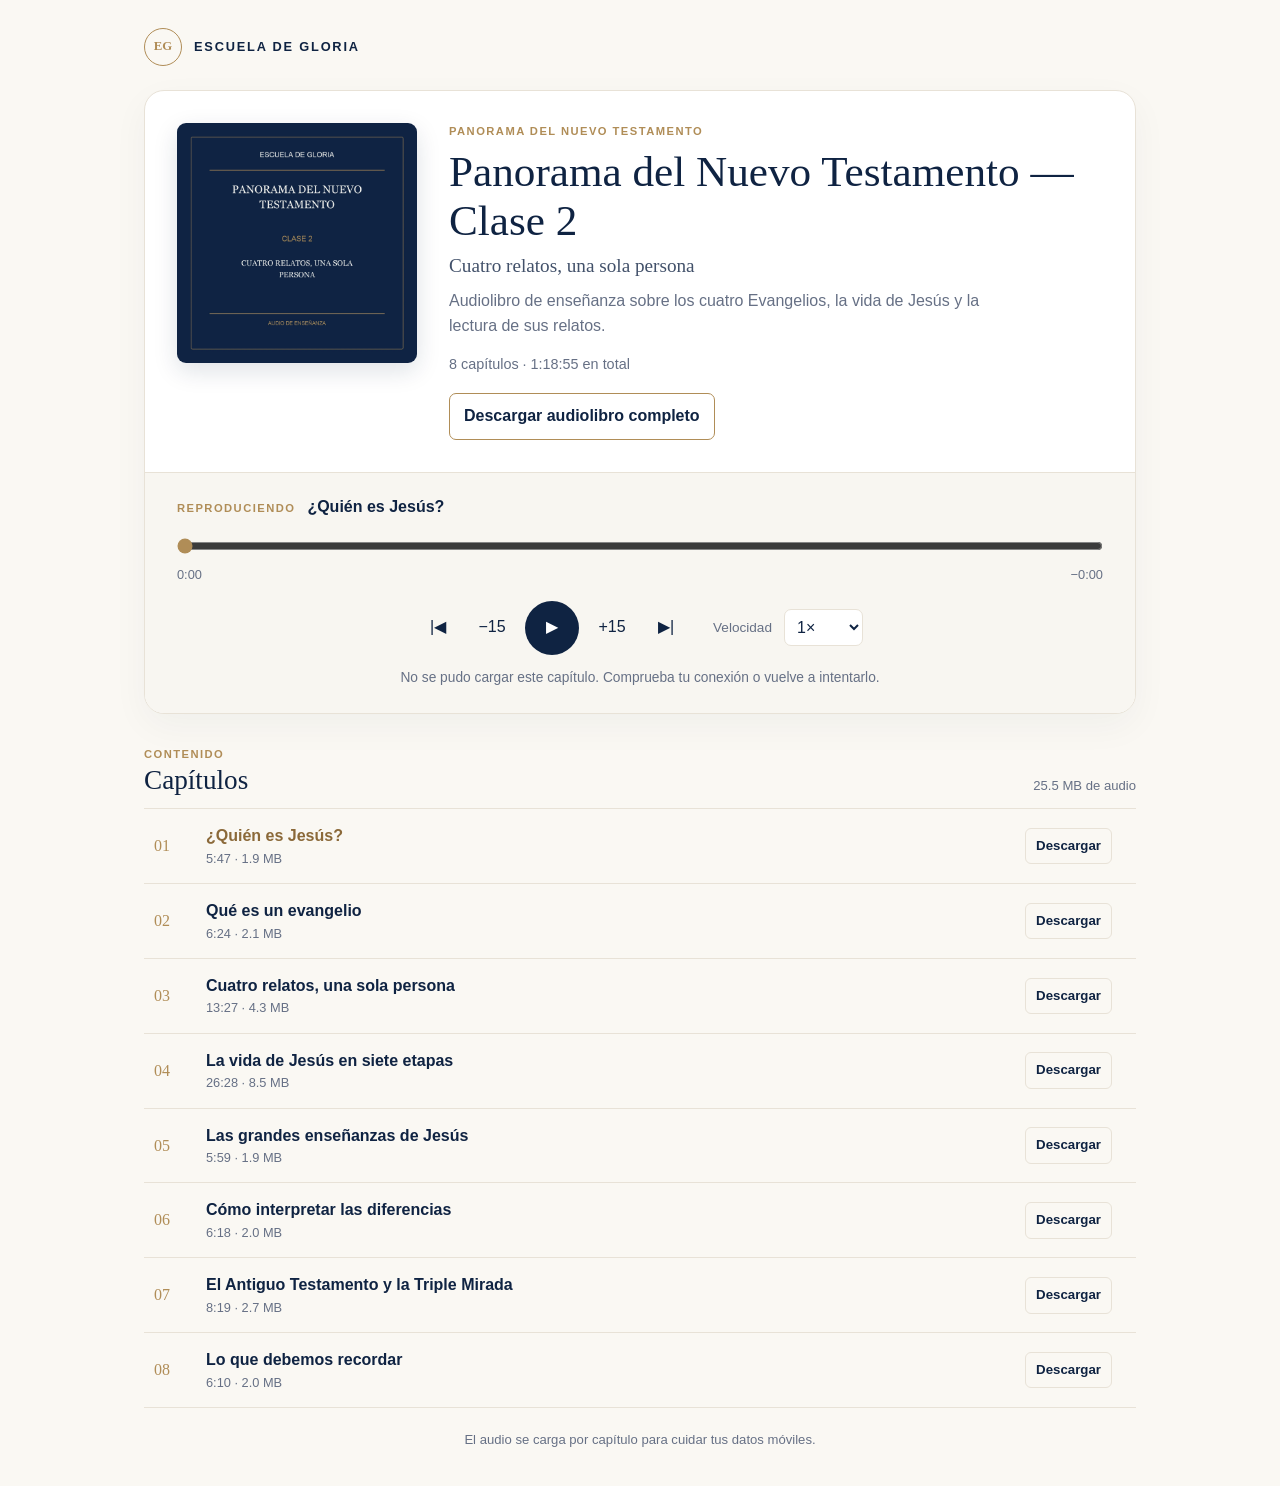
==== panorama-nuevo-testamento/clase-2/audiolibro/index.html @ a7ba4ddb "Publish class 2 audiobook player" ====
<!doctype html>
<html lang="es">
<head>
  <meta charset="utf-8">
  <meta name="viewport" content="width=device-width, initial-scale=1">
  <meta name="theme-color" content="#0F2342">
  <meta name="description" content="Audiolibro: Panorama del Nuevo Testamento, clase 2.">
  <title>Panorama del Nuevo Testamento — Clase 2 | Escuela de Gloria</title>
  <link rel="icon" href="./favicon.svg" type="image/svg+xml">
  <link rel="stylesheet" href="./player.css">
  <script src="./config.js"></script>
  <script src="./player.js" defer></script>
</head>
<body>
  <main class="page-shell">
    <header class="brand"><span class="brand-mark" aria-hidden="true">EG</span><span>ESCUELA DE GLORIA</span></header>
    <section class="book-card" aria-labelledby="book-title">
      <div class="book-intro">
        <img id="cover" class="cover" alt="Portada del audiolibro" width="280" height="280">
        <div class="book-copy">
          <p class="eyebrow" id="collection">PANORAMA DEL NUEVO TESTAMENTO</p>
          <h1 id="book-title">Cargando audiolibro…</h1>
          <p id="subtitle" class="subtitle"></p>
          <p id="description" class="description"></p>
          <p class="book-meta"><span id="chapter-count"></span><span aria-hidden="true"> · </span><span id="total-duration"></span></p>
          <a id="full-download" class="download-link" hidden>Descargar audiolibro completo</a>
        </div>
      </div>

      <section class="player" aria-label="Reproductor">
        <div class="now-playing"><span class="eyebrow">REPRODUCIENDO</span><p id="current-title">Selecciona un capítulo</p></div>
        <audio id="audio" preload="metadata"></audio>
        <label class="sr-only" for="seek">Posición de reproducción</label>
        <input id="seek" class="seek" type="range" min="0" max="1000" value="0" aria-label="Posición de reproducción">
        <div class="time-row"><span id="elapsed">0:00</span><span id="remaining">−0:00</span></div>
        <div class="controls">
          <button id="previous" class="icon-button" type="button" aria-label="Capítulo anterior" title="Capítulo anterior">|◀</button>
          <button id="back" class="icon-button" type="button" aria-label="Retroceder 15 segundos" title="Retroceder 15 segundos">−15</button>
          <button id="play" class="play-button" type="button" aria-label="Reproducir" title="Reproducir">▶</button>
          <button id="forward" class="icon-button" type="button" aria-label="Adelantar 15 segundos" title="Adelantar 15 segundos">+15</button>
          <button id="next" class="icon-button" type="button" aria-label="Siguiente capítulo" title="Siguiente capítulo">▶|</button>
          <label class="speed-label" for="speed">Velocidad</label>
          <select id="speed" aria-label="Velocidad de reproducción">
            <option value="0.75">0,75×</option><option value="1" selected>1×</option><option value="1.25">1,25×</option><option value="1.5">1,5×</option><option value="1.75">1,75×</option><option value="2">2×</option>
          </select>
        </div>
        <p id="status" class="status" role="status" aria-live="polite">Preparando el audio…</p>
      </section>
    </section>

    <section class="chapter-section" aria-labelledby="chapter-heading">
      <div class="section-heading"><div><p class="eyebrow">CONTENIDO</p><h2 id="chapter-heading">Capítulos</h2></div><span id="size-total" class="size-note"></span></div>
      <ol id="chapters" class="chapter-list"></ol>
    </section>
    <footer>El audio se carga por capítulo para cuidar tus datos móviles.</footer>
  </main>
</body>
</html>
---- panorama-nuevo-testamento/clase-2/audiolibro/player.css ----
:root{color-scheme:light;--navy:#0F2342;--gold:#B08D57;--ivory:#FAF8F3;--ink:#1e2938;--muted:#667085;--line:#e8e2d7;--white:#fff}
*{box-sizing:border-box}body{margin:0;background:var(--ivory);color:var(--ink);font:16px/1.55 -apple-system,BlinkMacSystemFont,"Segoe UI",sans-serif}.page-shell{max-width:1040px;margin:auto;padding:28px 24px 36px}.brand{display:flex;align-items:center;gap:12px;color:var(--navy);font-size:.8rem;font-weight:750;letter-spacing:.14em;margin-bottom:24px}.brand-mark{display:grid;place-items:center;width:38px;height:38px;border:1px solid var(--gold);border-radius:50%;font-family:Georgia,serif;color:var(--gold);letter-spacing:0}.book-card{background:var(--white);border:1px solid var(--line);border-radius:20px;overflow:hidden;box-shadow:0 12px 36px #0f23420b}.book-intro{display:grid;grid-template-columns:240px 1fr;gap:32px;padding:32px}.cover{width:100%;height:auto;aspect-ratio:1;object-fit:cover;border-radius:9px;box-shadow:0 8px 24px #0f234222;background:var(--navy)}.book-copy{align-self:center}.eyebrow{font-size:.7rem;font-weight:750;letter-spacing:.13em;color:var(--gold);margin:0 0 8px}.book-copy h1{font:clamp(1.8rem,4vw,2.7rem)/1.12 Georgia,"Times New Roman",serif;color:var(--navy);margin:0 0 10px}.subtitle{font:1.2rem Georgia,serif;color:#42516a;margin:0 0 12px}.description{color:var(--muted);max-width:62ch;margin:0 0 14px}.book-meta{font-size:.9rem;color:var(--muted);margin:0}.download-link{display:inline-block;margin-top:18px;padding:10px 14px;border:1px solid var(--gold);border-radius:7px;color:var(--navy);font-weight:650;text-decoration:none}.download-link:hover{background:#f8f2e7}.player{padding:22px 32px 24px;background:#f8f6f1;border-top:1px solid var(--line)}.now-playing{display:flex;align-items:baseline;gap:12px;min-height:28px}.now-playing .eyebrow{white-space:nowrap}.now-playing p{margin:0;color:var(--navy);font-weight:650}.seek{width:100%;height:22px;margin:10px 0 0;accent-color:var(--gold);cursor:pointer}.time-row{display:flex;justify-content:space-between;color:var(--muted);font-variant-numeric:tabular-nums;font-size:.8rem}.controls{display:flex;align-items:center;justify-content:center;gap:12px;margin-top:16px}.controls button{font:inherit;cursor:pointer}.icon-button,.play-button{border:0;color:var(--navy);background:transparent;border-radius:50%;min-width:42px;height:42px}.icon-button:hover{background:#ece6dc}.play-button{height:54px;min-width:54px;background:var(--navy);color:white;font-size:1.15rem}.play-button:hover{background:#1b3968}.speed-label{margin-left:14px;color:var(--muted);font-size:.85rem}.controls select{border:1px solid var(--line);background:white;border-radius:7px;padding:8px;color:var(--navy);font:inherit}.status{text-align:center;min-height:22px;margin:12px 0 0;color:var(--muted);font-size:.86rem}.chapter-section{margin-top:32px}.section-heading{display:flex;justify-content:space-between;align-items:end;margin-bottom:12px}.section-heading .eyebrow{margin-bottom:2px}.section-heading h2{font:1.7rem Georgia,serif;color:var(--navy);margin:0}.size-note{font-size:.82rem;color:var(--muted)}.chapter-list{list-style:none;margin:0;padding:0;border-top:1px solid var(--line)}.chapter-item{display:grid;grid-template-columns:38px 1fr auto auto;align-items:center;gap:14px;padding:14px 10px;border-bottom:1px solid var(--line)}.chapter-number{font:1rem Georgia,serif;color:var(--gold)}.chapter-select{border:0;background:transparent;text-align:left;padding:2px 0;color:var(--navy);font-family:inherit;font-size:1rem;font-weight:600;line-height:1.35;cursor:pointer}.chapter-select:hover,.chapter-select[aria-current="true"]{color:#8b6939}.chapter-details{display:block;color:var(--muted);font-size:.8rem;font-weight:400;margin-top:3px}.chapter-download{color:var(--navy);font-size:.83rem;font-weight:650;text-decoration:none;border:1px solid var(--line);padding:7px 10px;border-radius:6px}.chapter-download:hover{border-color:var(--gold);background:white}footer{padding:22px 4px 0;text-align:center;color:var(--muted);font-size:.82rem}.sr-only{position:absolute;width:1px;height:1px;padding:0;margin:-1px;overflow:hidden;clip:rect(0,0,0,0);white-space:nowrap;border:0}
@media(max-width:650px){.page-shell{padding:18px 14px 26px}.brand{margin-bottom:16px}.book-intro{grid-template-columns:80px minmax(0,1fr);gap:12px;padding:16px}.book-copy{min-width:0}.cover{border-radius:6px}.book-copy h1{font-size:1.35rem;overflow-wrap:anywhere}.eyebrow{overflow-wrap:anywhere}.subtitle{font-size:1rem}.description{font-size:.9rem}.player{padding:18px 12px 20px}.now-playing{display:block}.now-playing .eyebrow{display:block}.controls{gap:3px;flex-wrap:wrap}.icon-button{min-width:34px}.play-button{min-width:48px;width:48px;height:48px}.speed-label{margin-left:4px;font-size:.78rem}.controls select{padding:6px;font-size:.88rem}.chapter-item{grid-template-columns:25px minmax(0,1fr) auto;gap:10px;padding:12px 4px}.chapter-select{font-size:.95rem}.chapter-download{grid-column:2;justify-self:start;margin-top:-4px}.chapter-details{font-size:.76rem}.size-note{max-width:42%;text-align:right}.download-link{font-size:.85rem;padding:8px 10px}}
@media(max-width:420px){.book-intro{grid-template-columns:1fr;padding:16px}.cover{width:104px;height:104px}.book-copy h1{font-size:1.55rem}.controls{column-gap:2px}.speed-label{display:none}.controls select{margin-left:4px}.book-meta{font-size:.82rem}}
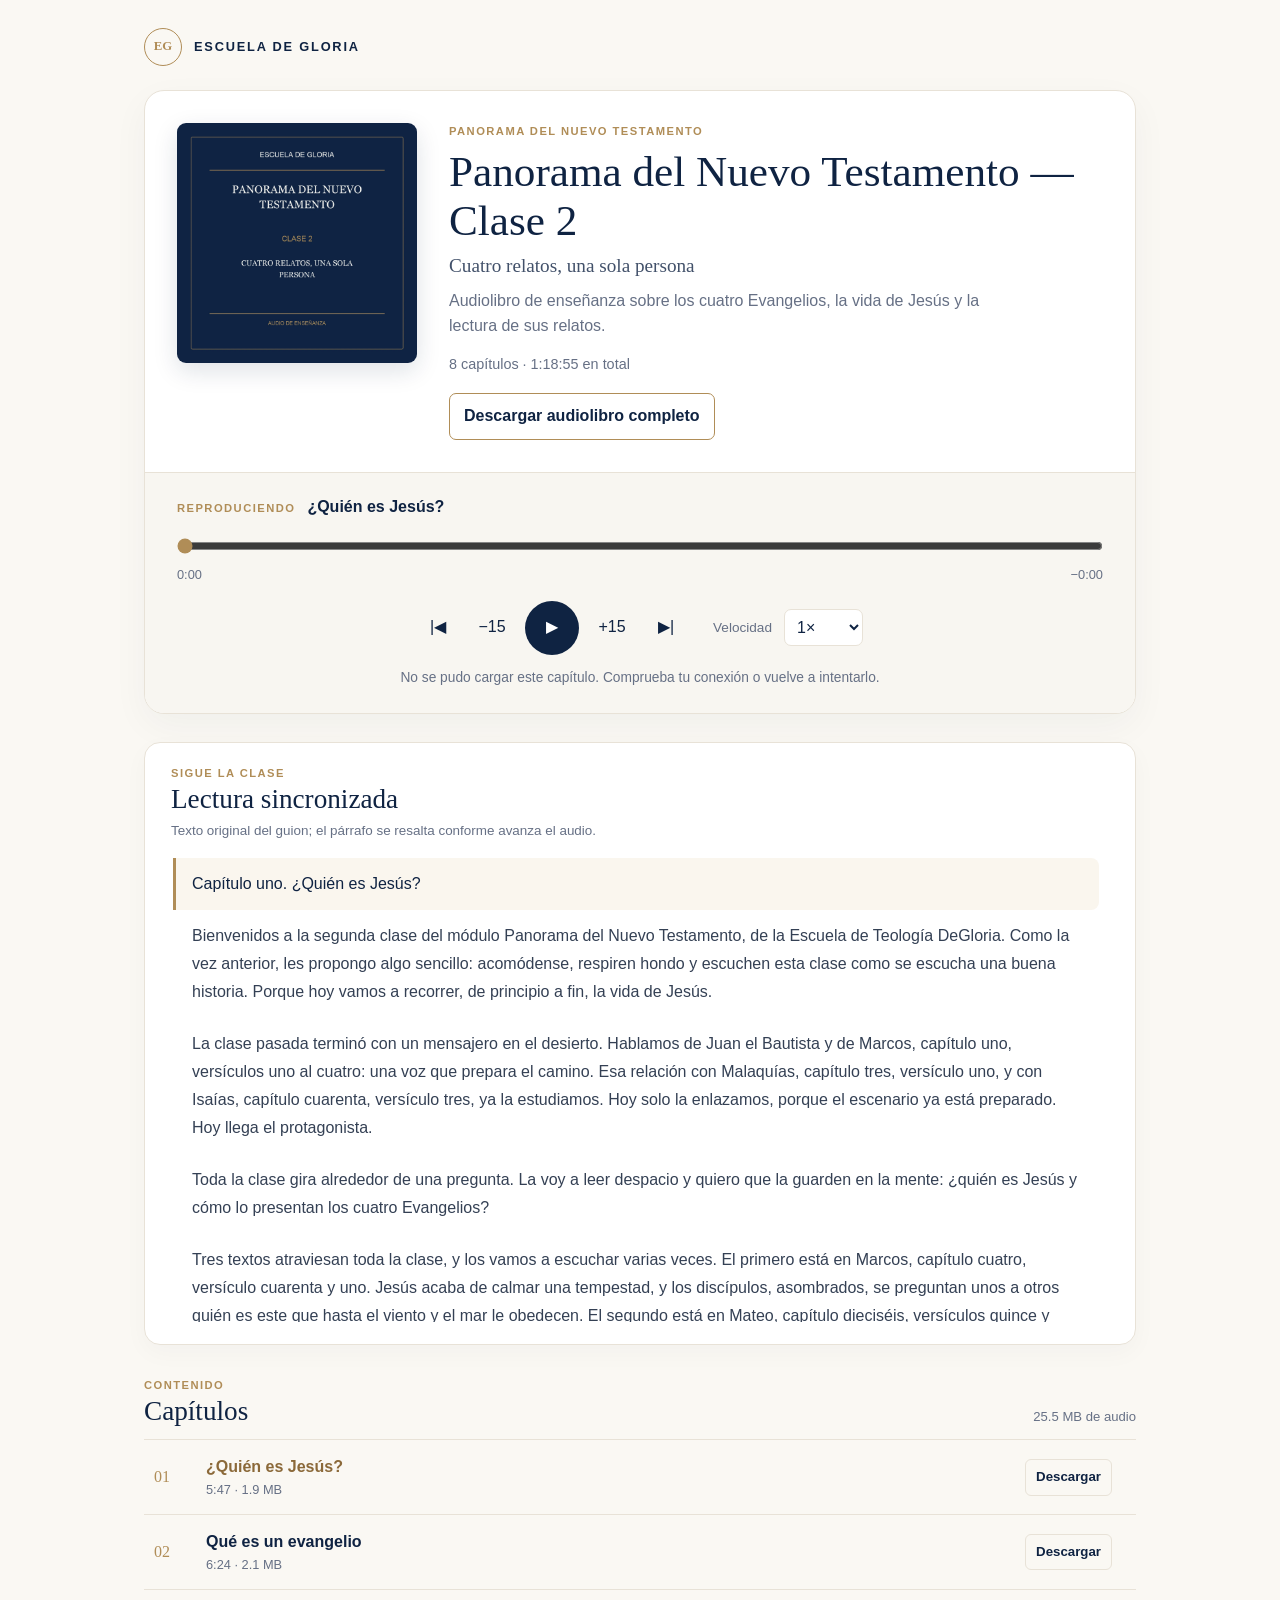
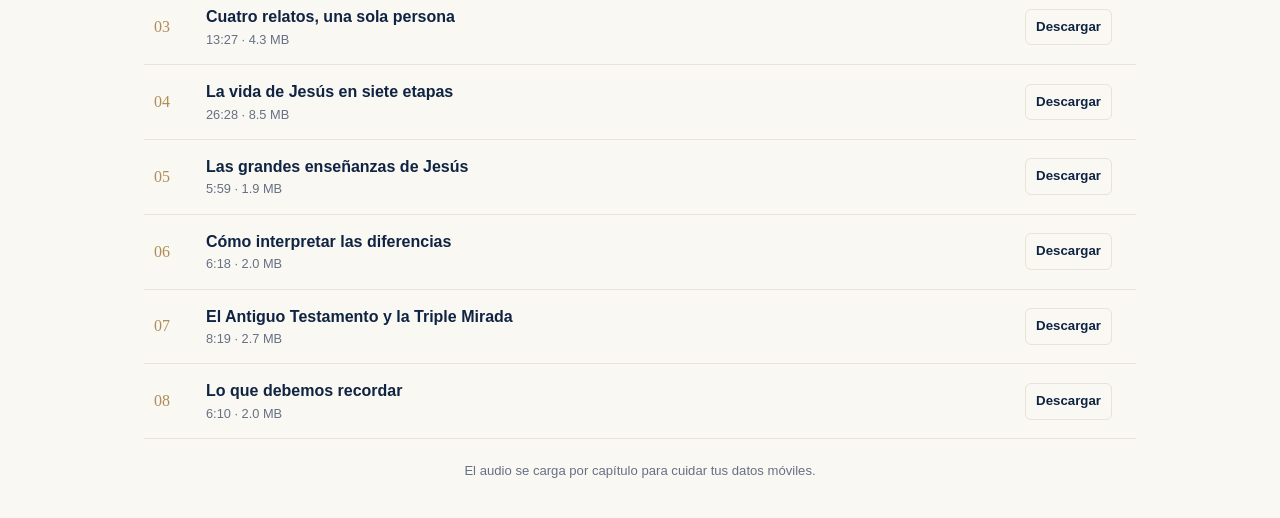
==== commit a1dedeab: "Add synchronized reading to class 2 audiobook" ====
--- a/panorama-nuevo-testamento/clase-2/audiolibro/index.html
+++ b/panorama-nuevo-testamento/clase-2/audiolibro/index.html
@@ -7,9 +7,9 @@
   <meta name="description" content="Audiolibro: Panorama del Nuevo Testamento, clase 2.">
   <title>Panorama del Nuevo Testamento — Clase 2 | Escuela de Gloria</title>
   <link rel="icon" href="./favicon.svg" type="image/svg+xml">
-  <link rel="stylesheet" href="./player.css">
+  <link rel="stylesheet" href="./player.css?v=2">
   <script src="./config.js"></script>
-  <script src="./player.js" defer></script>
+  <script src="./player.js?v=2" defer></script>
 </head>
 <body>
   <main class="page-shell">
@@ -48,6 +48,12 @@
       </section>
     </section>
 
+    <section class="reader-section" aria-labelledby="reader-heading">
+      <div class="section-heading"><div><p class="eyebrow">SIGUE LA CLASE</p><h2 id="reader-heading">Lectura sincronizada</h2></div></div>
+      <p id="reader-status" class="reader-status" role="status" aria-live="polite">El texto aparecerá al cargar el capítulo.</p>
+      <div id="reader-content" class="reader-content" aria-label="Texto del capítulo"></div>
+    </section>
+
     <section class="chapter-section" aria-labelledby="chapter-heading">
       <div class="section-heading"><div><p class="eyebrow">CONTENIDO</p><h2 id="chapter-heading">Capítulos</h2></div><span id="size-total" class="size-note"></span></div>
       <ol id="chapters" class="chapter-list"></ol>
--- a/panorama-nuevo-testamento/clase-2/audiolibro/player.css
+++ b/panorama-nuevo-testamento/clase-2/audiolibro/player.css
@@ -2,3 +2,6 @@
 *{box-sizing:border-box}body{margin:0;background:var(--ivory);color:var(--ink);font:16px/1.55 -apple-system,BlinkMacSystemFont,"Segoe UI",sans-serif}.page-shell{max-width:1040px;margin:auto;padding:28px 24px 36px}.brand{display:flex;align-items:center;gap:12px;color:var(--navy);font-size:.8rem;font-weight:750;letter-spacing:.14em;margin-bottom:24px}.brand-mark{display:grid;place-items:center;width:38px;height:38px;border:1px solid var(--gold);border-radius:50%;font-family:Georgia,serif;color:var(--gold);letter-spacing:0}.book-card{background:var(--white);border:1px solid var(--line);border-radius:20px;overflow:hidden;box-shadow:0 12px 36px #0f23420b}.book-intro{display:grid;grid-template-columns:240px 1fr;gap:32px;padding:32px}.cover{width:100%;height:auto;aspect-ratio:1;object-fit:cover;border-radius:9px;box-shadow:0 8px 24px #0f234222;background:var(--navy)}.book-copy{align-self:center}.eyebrow{font-size:.7rem;font-weight:750;letter-spacing:.13em;color:var(--gold);margin:0 0 8px}.book-copy h1{font:clamp(1.8rem,4vw,2.7rem)/1.12 Georgia,"Times New Roman",serif;color:var(--navy);margin:0 0 10px}.subtitle{font:1.2rem Georgia,serif;color:#42516a;margin:0 0 12px}.description{color:var(--muted);max-width:62ch;margin:0 0 14px}.book-meta{font-size:.9rem;color:var(--muted);margin:0}.download-link{display:inline-block;margin-top:18px;padding:10px 14px;border:1px solid var(--gold);border-radius:7px;color:var(--navy);font-weight:650;text-decoration:none}.download-link:hover{background:#f8f2e7}.player{padding:22px 32px 24px;background:#f8f6f1;border-top:1px solid var(--line)}.now-playing{display:flex;align-items:baseline;gap:12px;min-height:28px}.now-playing .eyebrow{white-space:nowrap}.now-playing p{margin:0;color:var(--navy);font-weight:650}.seek{width:100%;height:22px;margin:10px 0 0;accent-color:var(--gold);cursor:pointer}.time-row{display:flex;justify-content:space-between;color:var(--muted);font-variant-numeric:tabular-nums;font-size:.8rem}.controls{display:flex;align-items:center;justify-content:center;gap:12px;margin-top:16px}.controls button{font:inherit;cursor:pointer}.icon-button,.play-button{border:0;color:var(--navy);background:transparent;border-radius:50%;min-width:42px;height:42px}.icon-button:hover{background:#ece6dc}.play-button{height:54px;min-width:54px;background:var(--navy);color:white;font-size:1.15rem}.play-button:hover{background:#1b3968}.speed-label{margin-left:14px;color:var(--muted);font-size:.85rem}.controls select{border:1px solid var(--line);background:white;border-radius:7px;padding:8px;color:var(--navy);font:inherit}.status{text-align:center;min-height:22px;margin:12px 0 0;color:var(--muted);font-size:.86rem}.chapter-section{margin-top:32px}.section-heading{display:flex;justify-content:space-between;align-items:end;margin-bottom:12px}.section-heading .eyebrow{margin-bottom:2px}.section-heading h2{font:1.7rem Georgia,serif;color:var(--navy);margin:0}.size-note{font-size:.82rem;color:var(--muted)}.chapter-list{list-style:none;margin:0;padding:0;border-top:1px solid var(--line)}.chapter-item{display:grid;grid-template-columns:38px 1fr auto auto;align-items:center;gap:14px;padding:14px 10px;border-bottom:1px solid var(--line)}.chapter-number{font:1rem Georgia,serif;color:var(--gold)}.chapter-select{border:0;background:transparent;text-align:left;padding:2px 0;color:var(--navy);font-family:inherit;font-size:1rem;font-weight:600;line-height:1.35;cursor:pointer}.chapter-select:hover,.chapter-select[aria-current="true"]{color:#8b6939}.chapter-details{display:block;color:var(--muted);font-size:.8rem;font-weight:400;margin-top:3px}.chapter-download{color:var(--navy);font-size:.83rem;font-weight:650;text-decoration:none;border:1px solid var(--line);padding:7px 10px;border-radius:6px}.chapter-download:hover{border-color:var(--gold);background:white}footer{padding:22px 4px 0;text-align:center;color:var(--muted);font-size:.82rem}.sr-only{position:absolute;width:1px;height:1px;padding:0;margin:-1px;overflow:hidden;clip:rect(0,0,0,0);white-space:nowrap;border:0}
 @media(max-width:650px){.page-shell{padding:18px 14px 26px}.brand{margin-bottom:16px}.book-intro{grid-template-columns:80px minmax(0,1fr);gap:12px;padding:16px}.book-copy{min-width:0}.cover{border-radius:6px}.book-copy h1{font-size:1.35rem;overflow-wrap:anywhere}.eyebrow{overflow-wrap:anywhere}.subtitle{font-size:1rem}.description{font-size:.9rem}.player{padding:18px 12px 20px}.now-playing{display:block}.now-playing .eyebrow{display:block}.controls{gap:3px;flex-wrap:wrap}.icon-button{min-width:34px}.play-button{min-width:48px;width:48px;height:48px}.speed-label{margin-left:4px;font-size:.78rem}.controls select{padding:6px;font-size:.88rem}.chapter-item{grid-template-columns:25px minmax(0,1fr) auto;gap:10px;padding:12px 4px}.chapter-select{font-size:.95rem}.chapter-download{grid-column:2;justify-self:start;margin-top:-4px}.chapter-details{font-size:.76rem}.size-note{max-width:42%;text-align:right}.download-link{font-size:.85rem;padding:8px 10px}}
 @media(max-width:420px){.book-intro{grid-template-columns:1fr;padding:16px}.cover{width:104px;height:104px}.book-copy h1{font-size:1.55rem}.controls{column-gap:2px}.speed-label{display:none}.controls select{margin-left:4px}.book-meta{font-size:.82rem}}
+.reader-section{margin-top:28px;background:#fff;border:1px solid var(--line);border-radius:16px;padding:22px 26px;box-shadow:0 8px 24px #0f234208}.reader-section .section-heading{margin-bottom:6px}.reader-status{color:var(--muted);font-size:.84rem;margin:0 0 12px}.reader-content{max-height:52vh;overflow:auto;padding:4px 10px 4px 2px;scroll-behavior:smooth;overscroll-behavior:contain}.reader-paragraph{margin:0;padding:12px 16px;border-left:3px solid transparent;border-radius:0 8px 8px 0;color:#344054;line-height:1.75;transition:background-color .2s,border-color .2s}.reader-paragraph.is-active{border-left-color:var(--gold);background:#faf6ee;color:var(--navy)}
+@media(max-width:650px){.reader-section{margin-top:22px;padding:18px 14px}.reader-content{max-height:55vh;padding-right:4px}.reader-paragraph{padding:10px 12px;font-size:.95rem}}
+@media(prefers-reduced-motion:reduce){.reader-content{scroll-behavior:auto}.reader-paragraph{transition:none}}
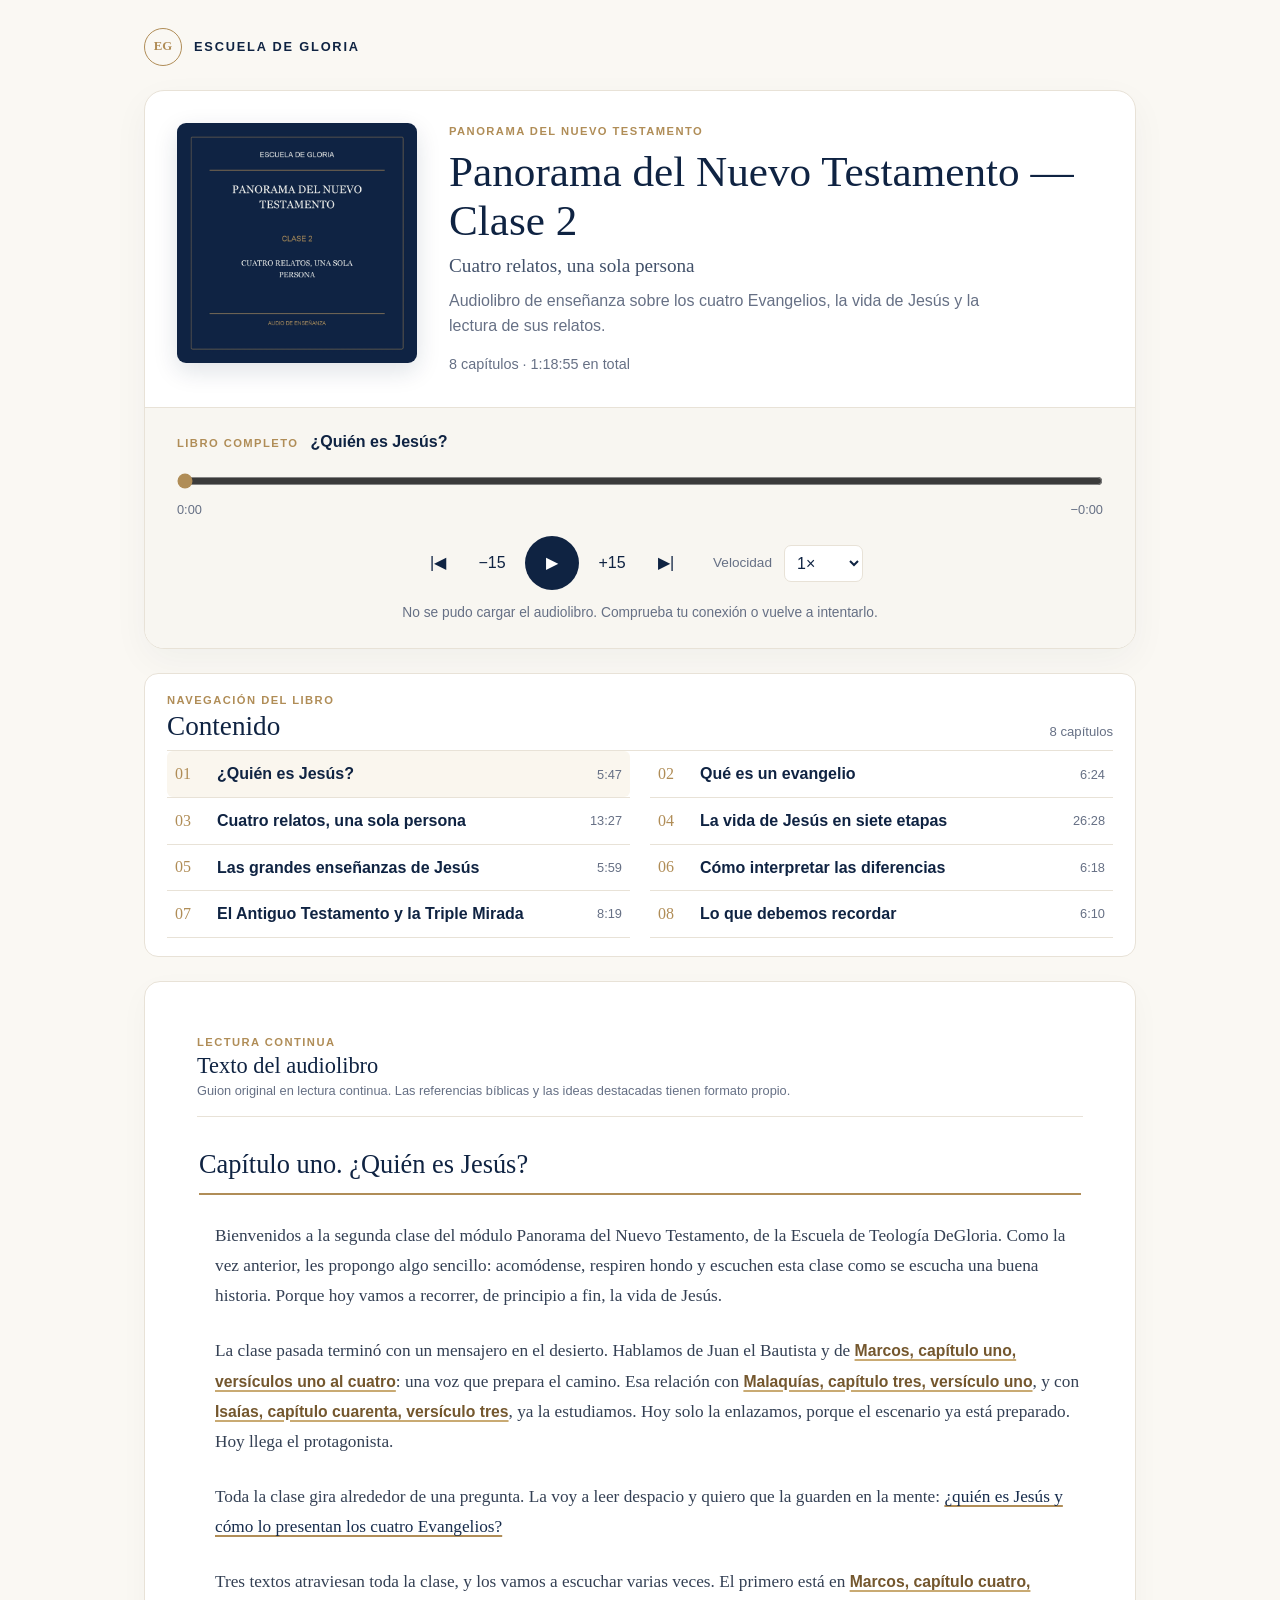
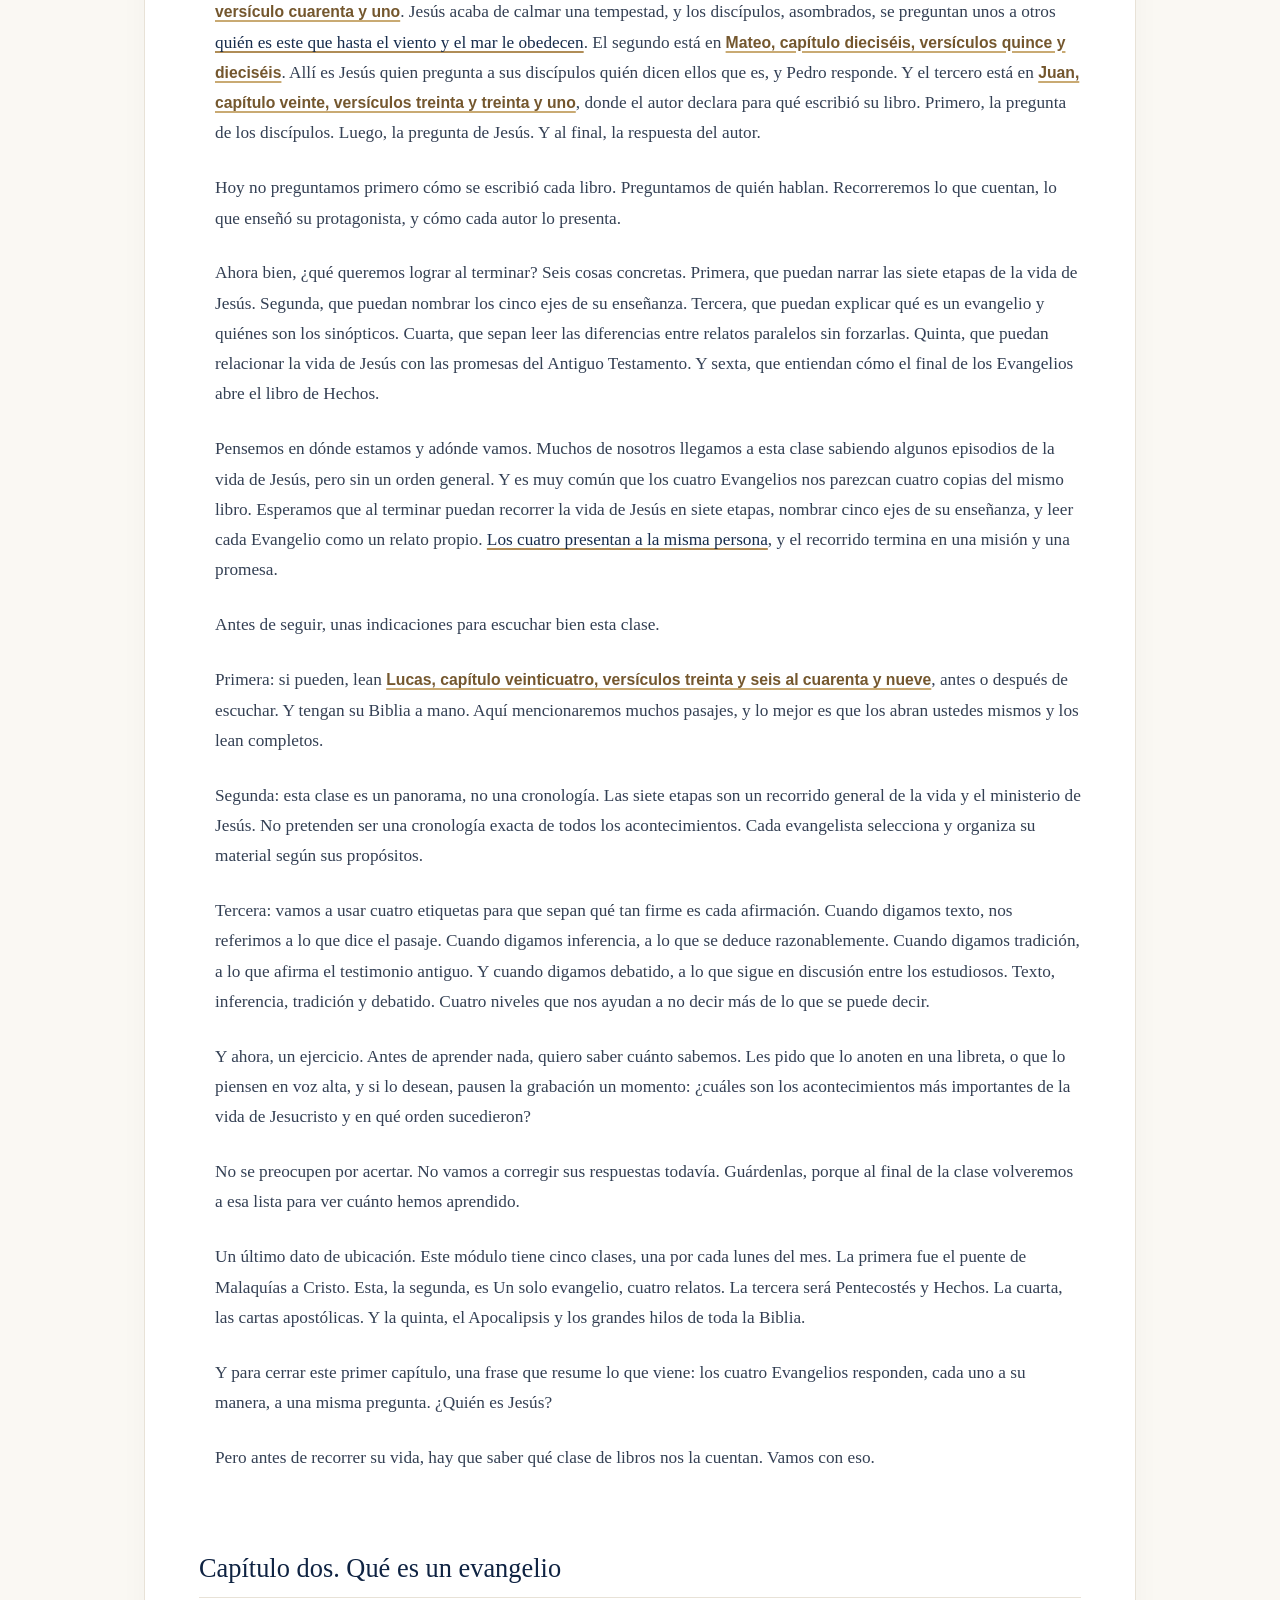
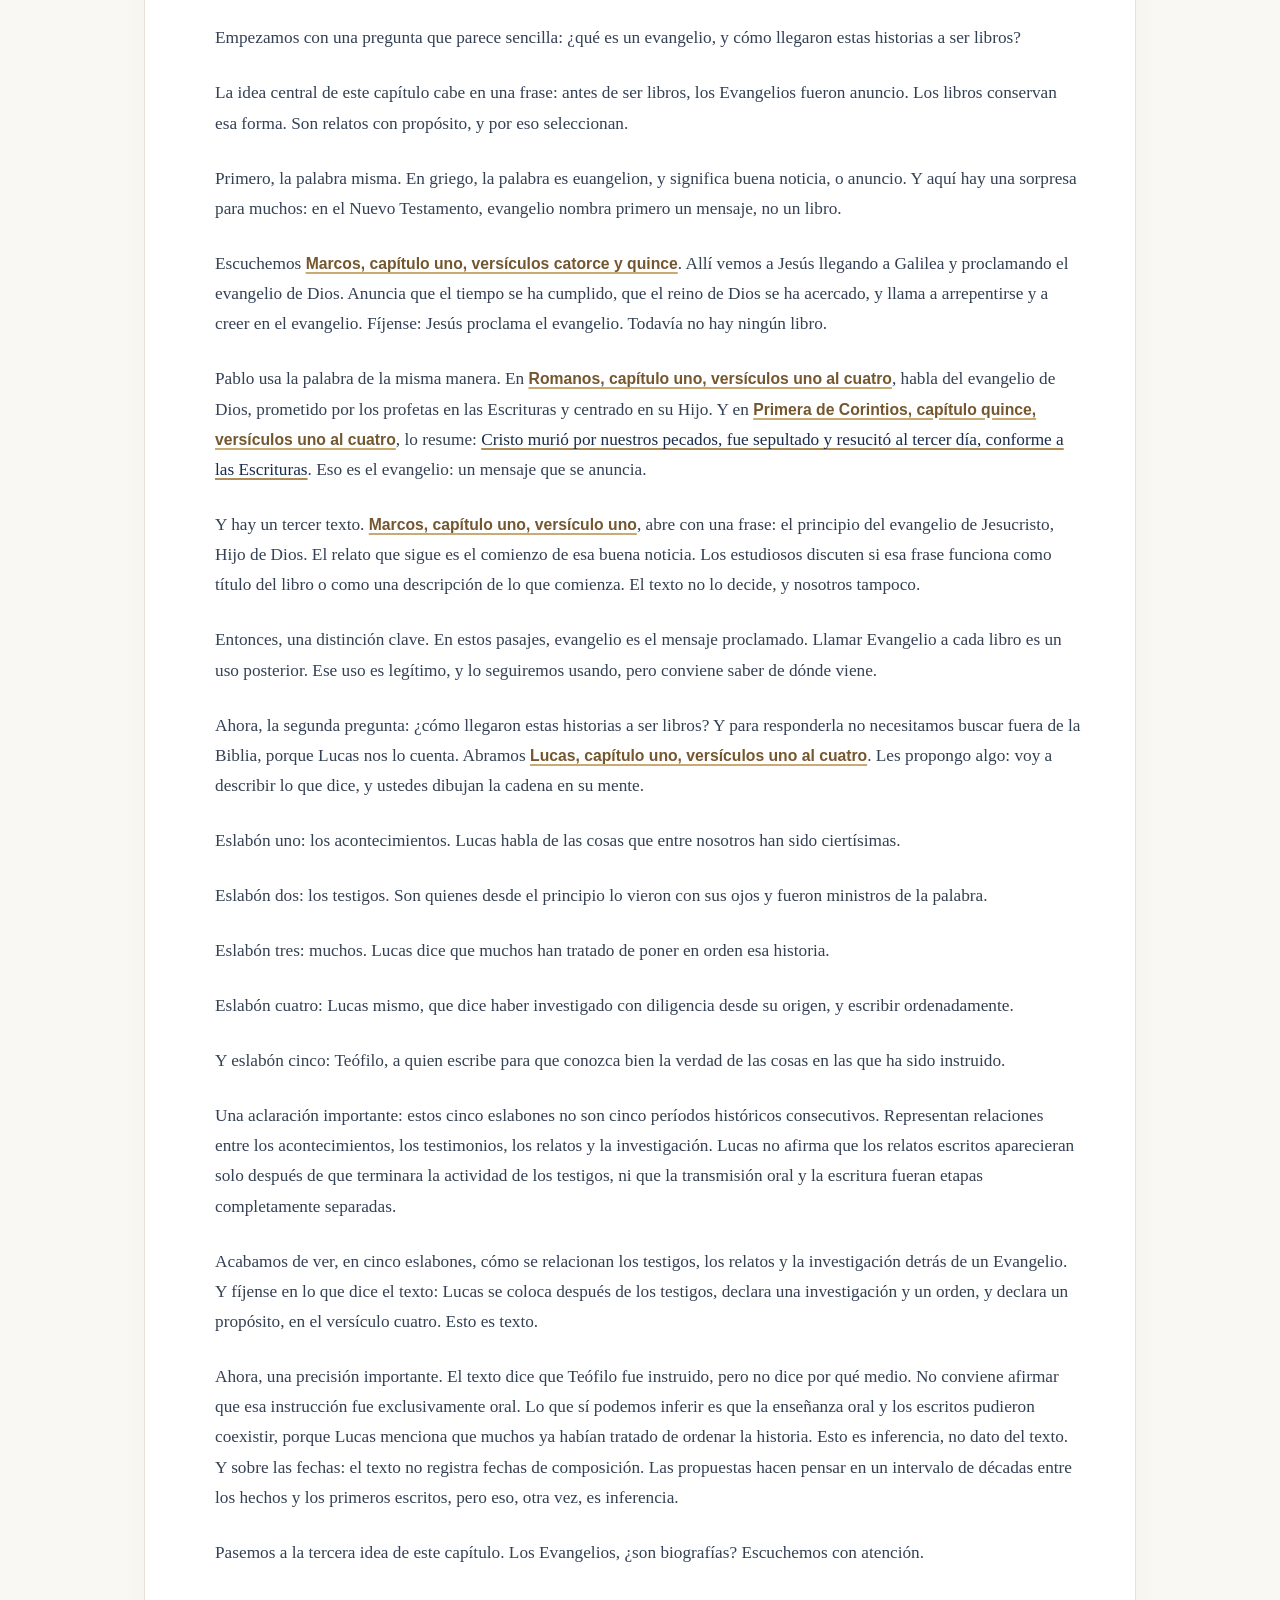
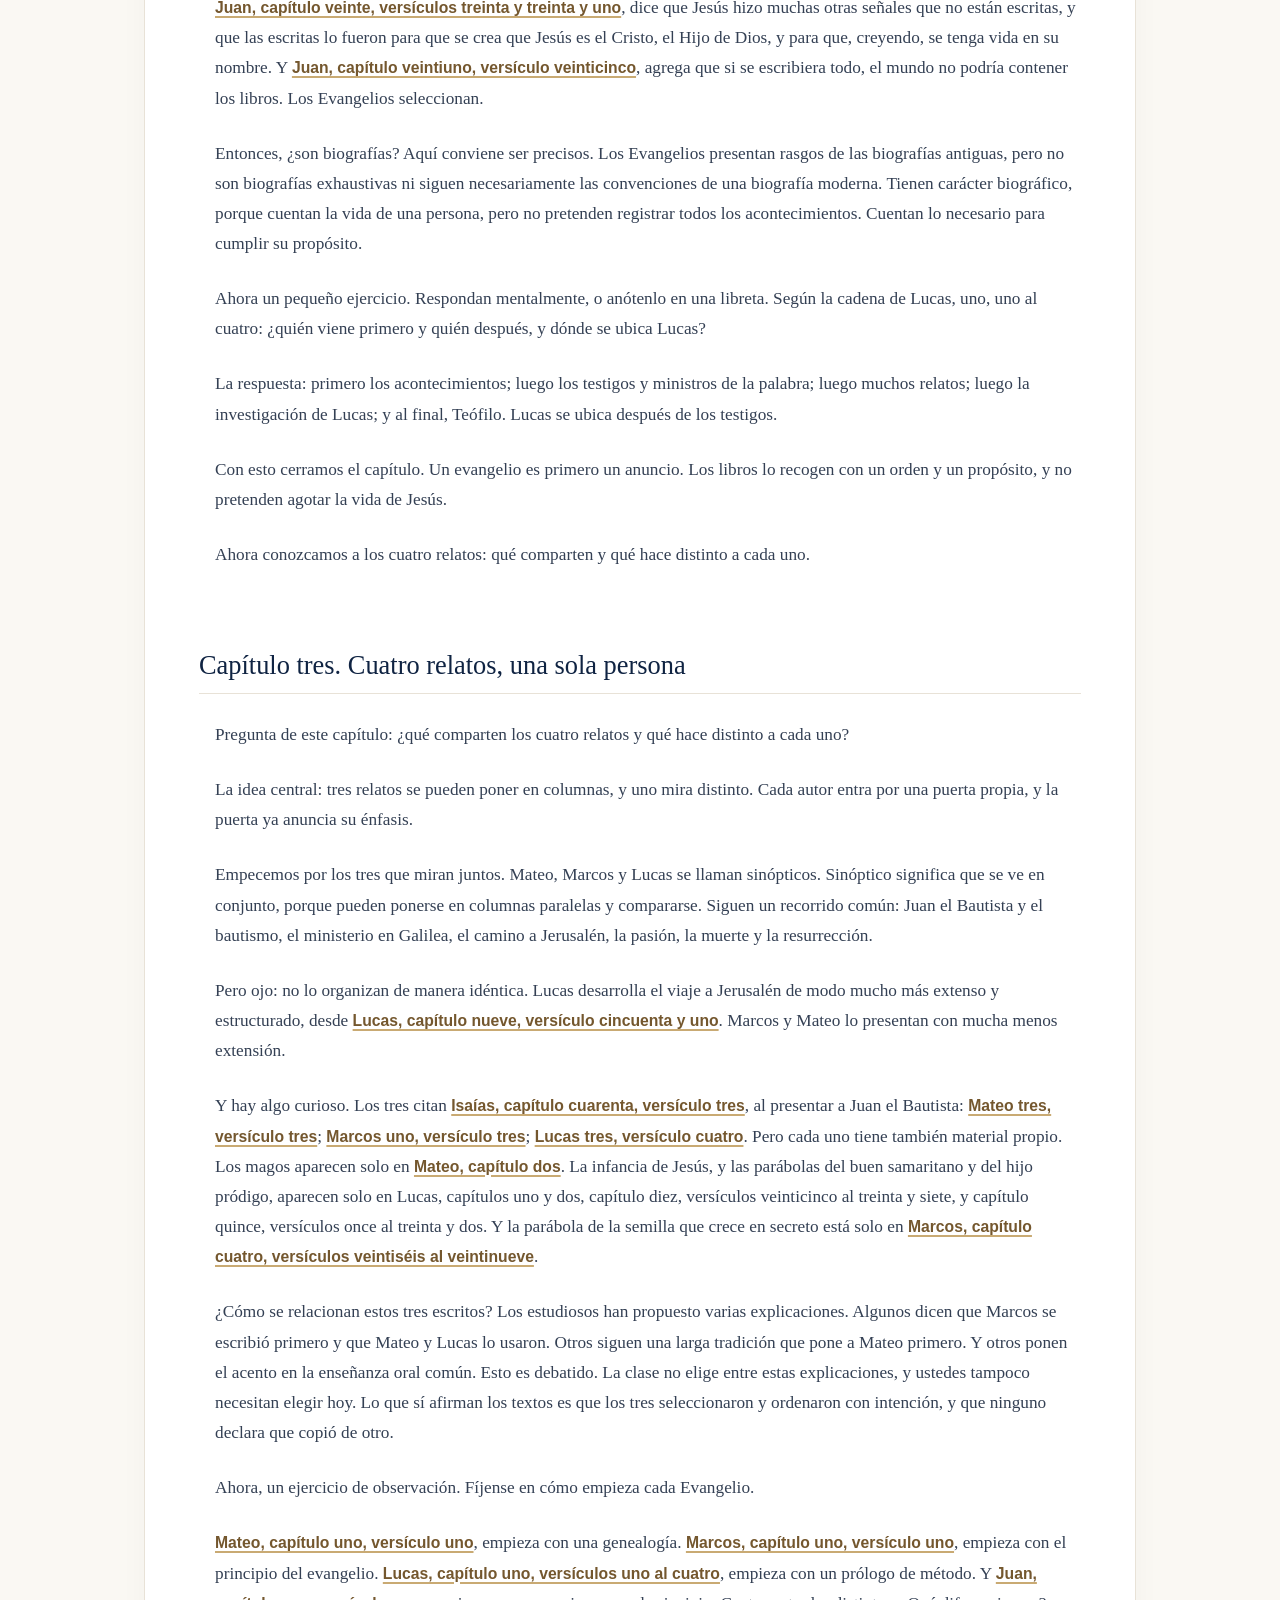
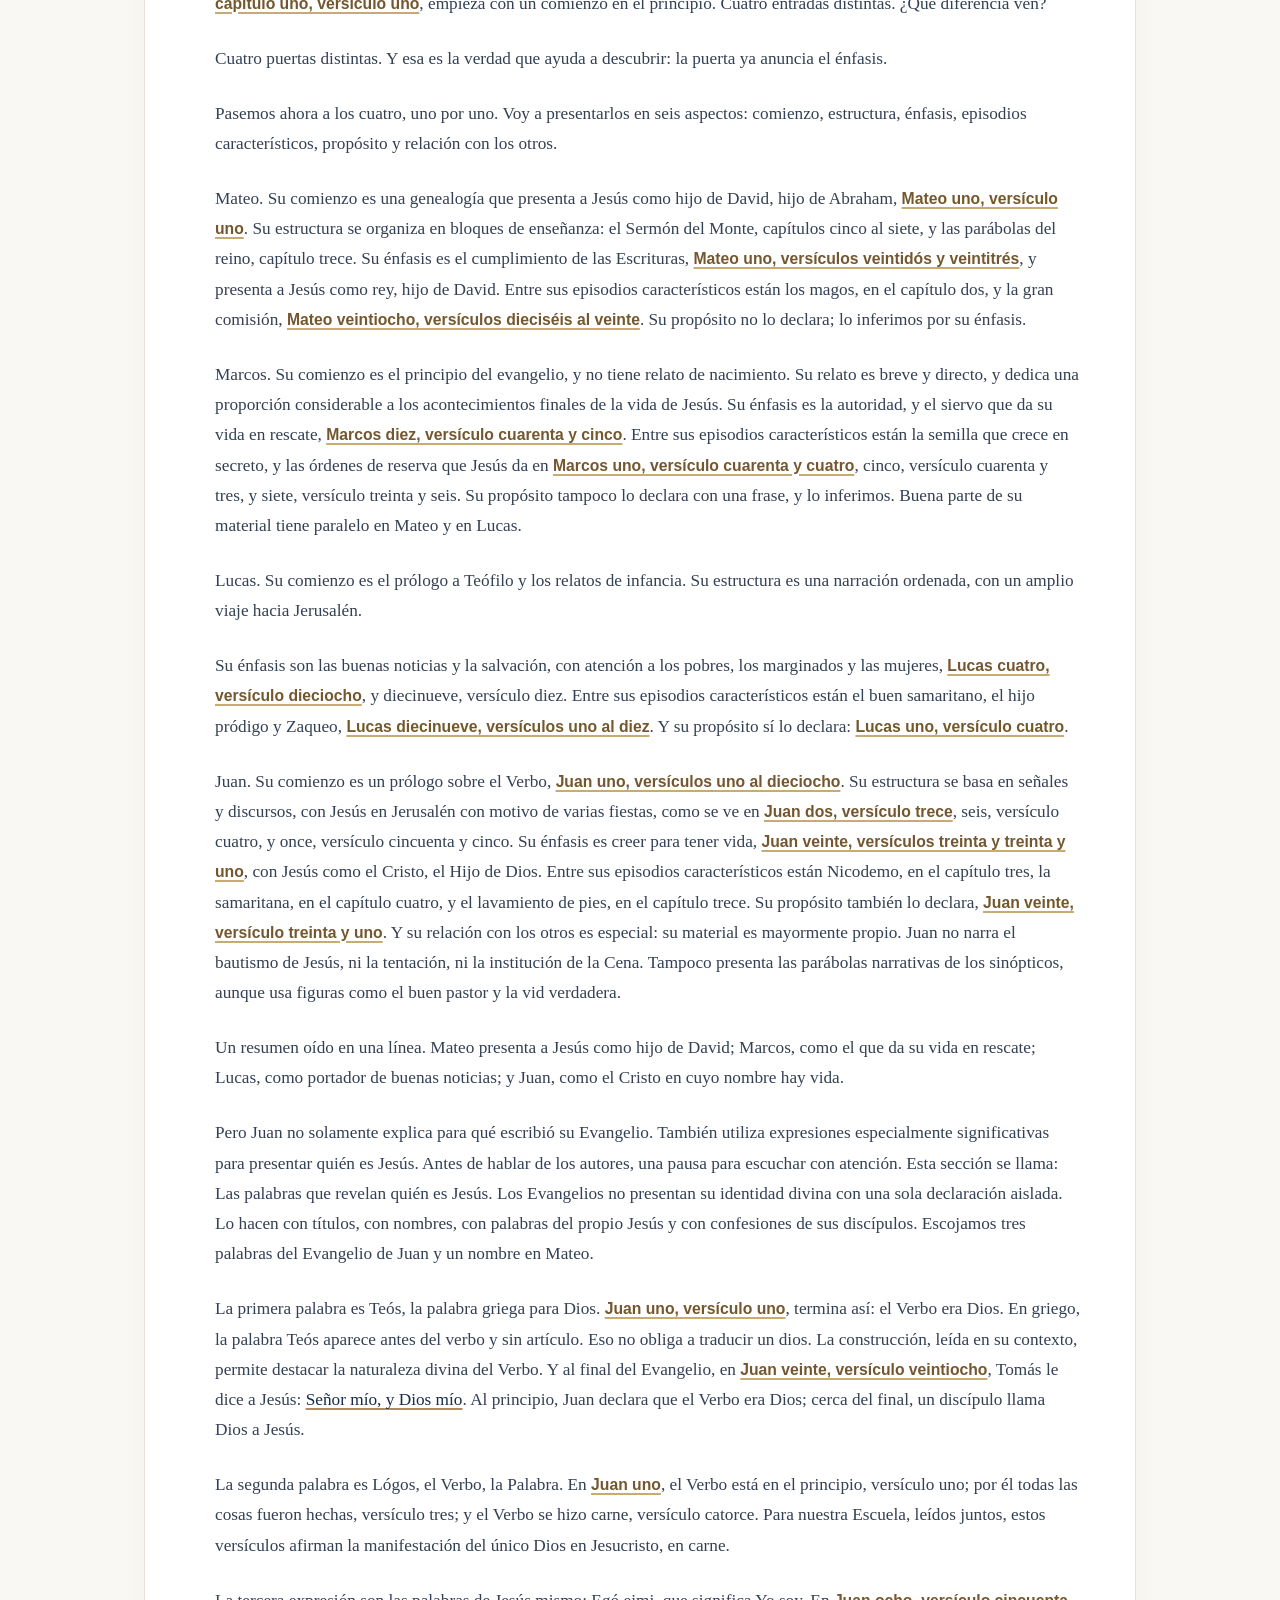
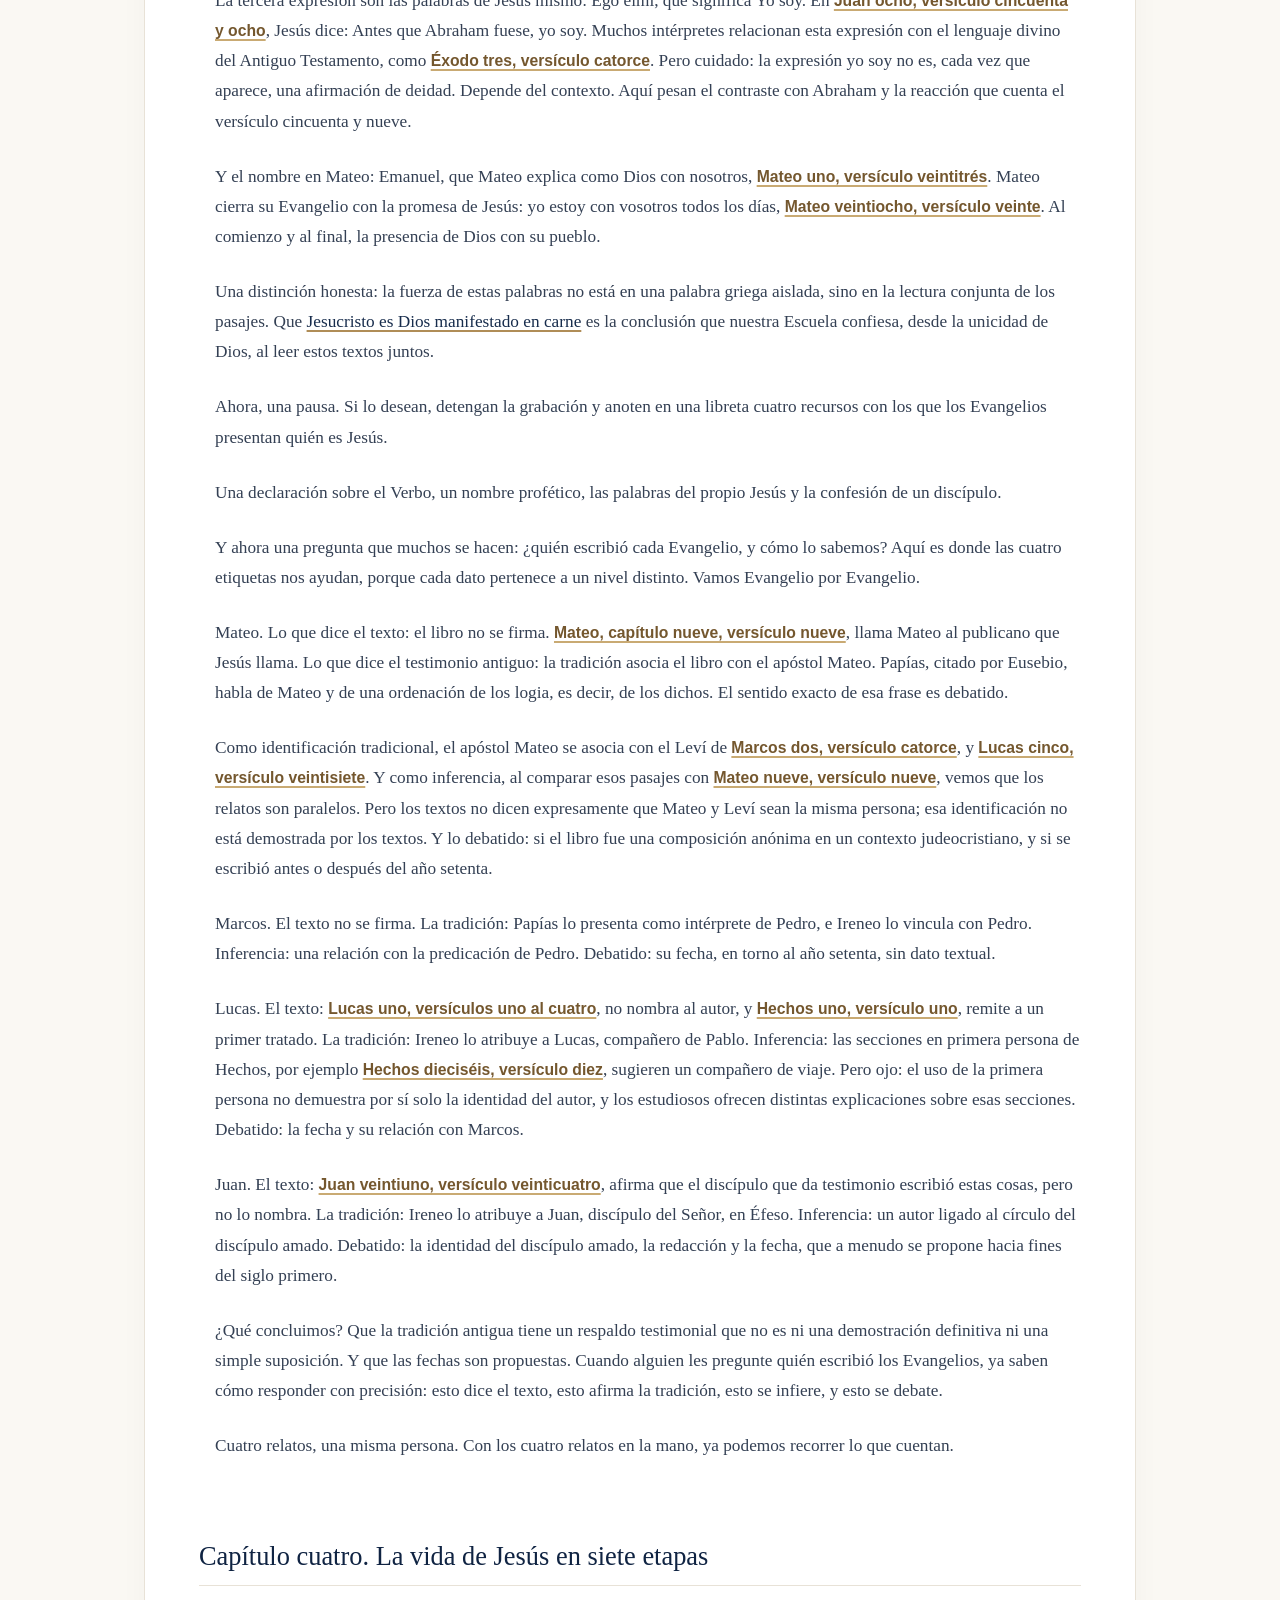
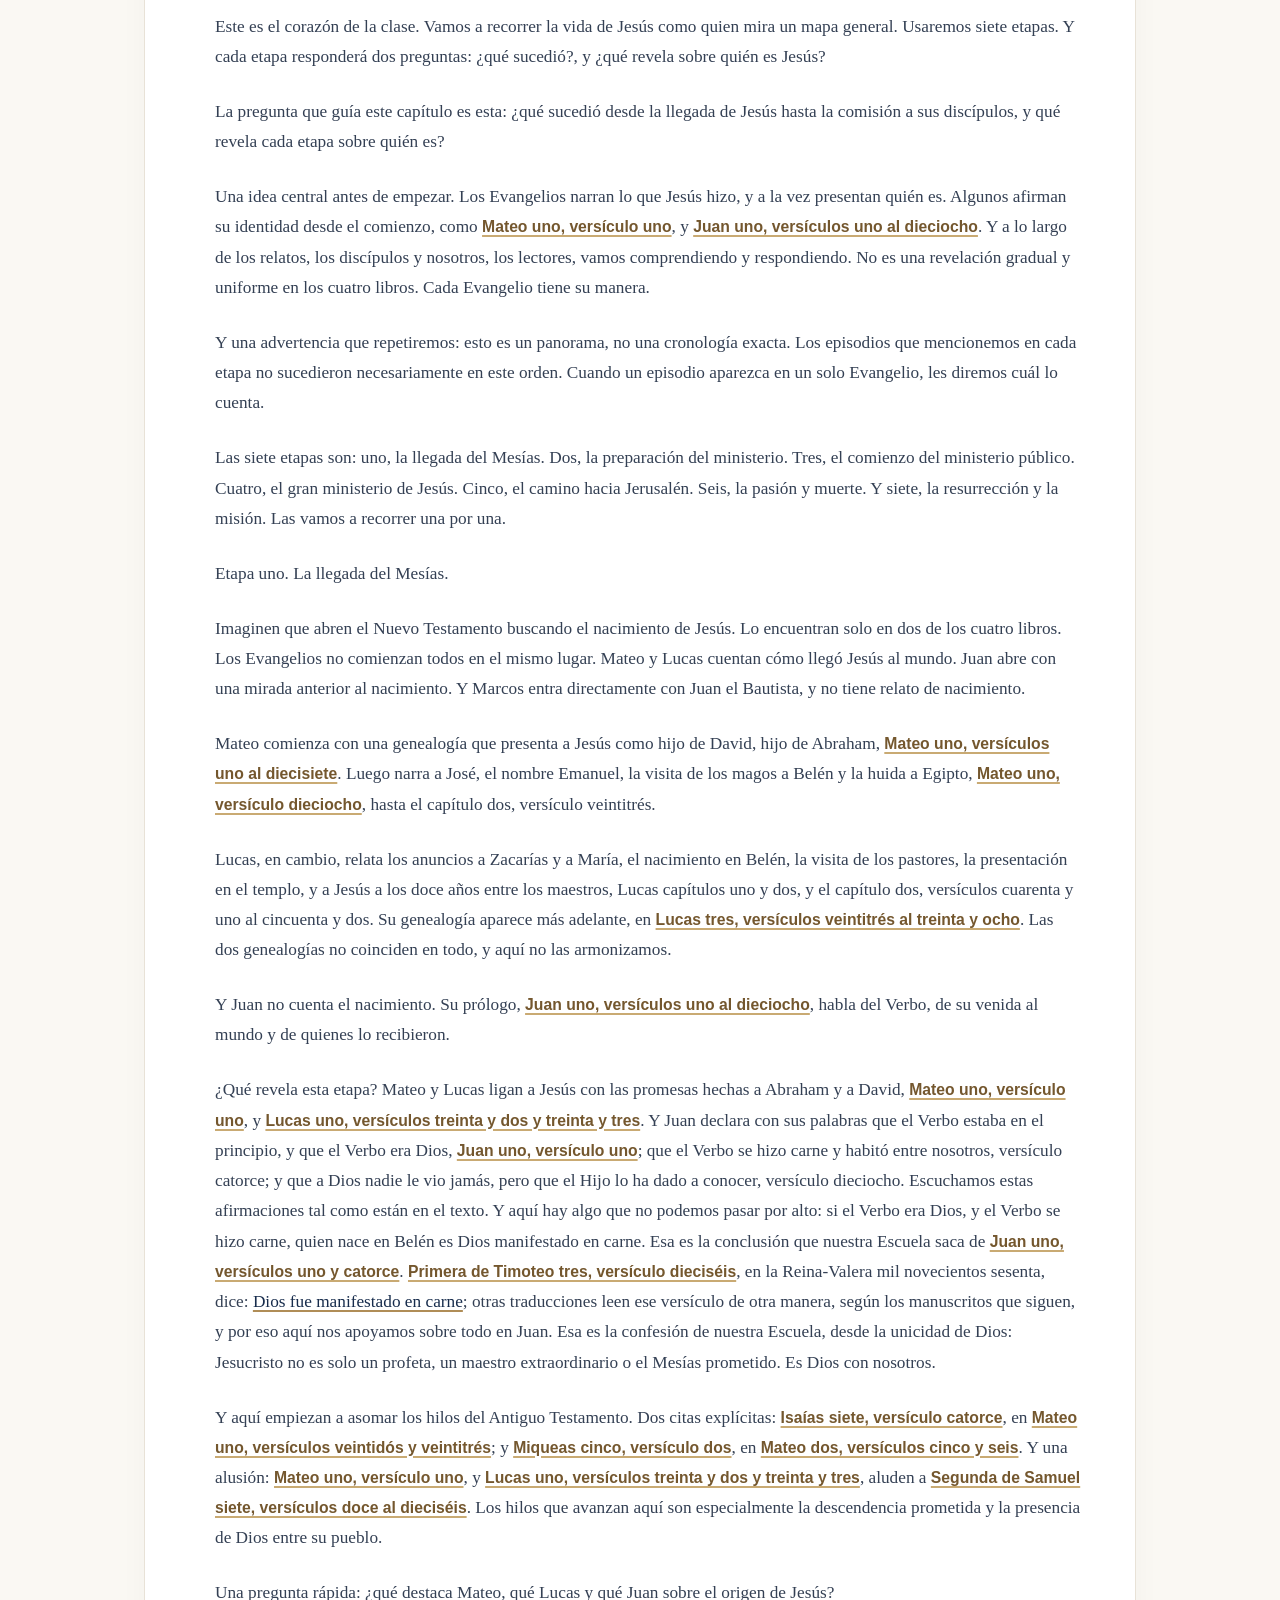
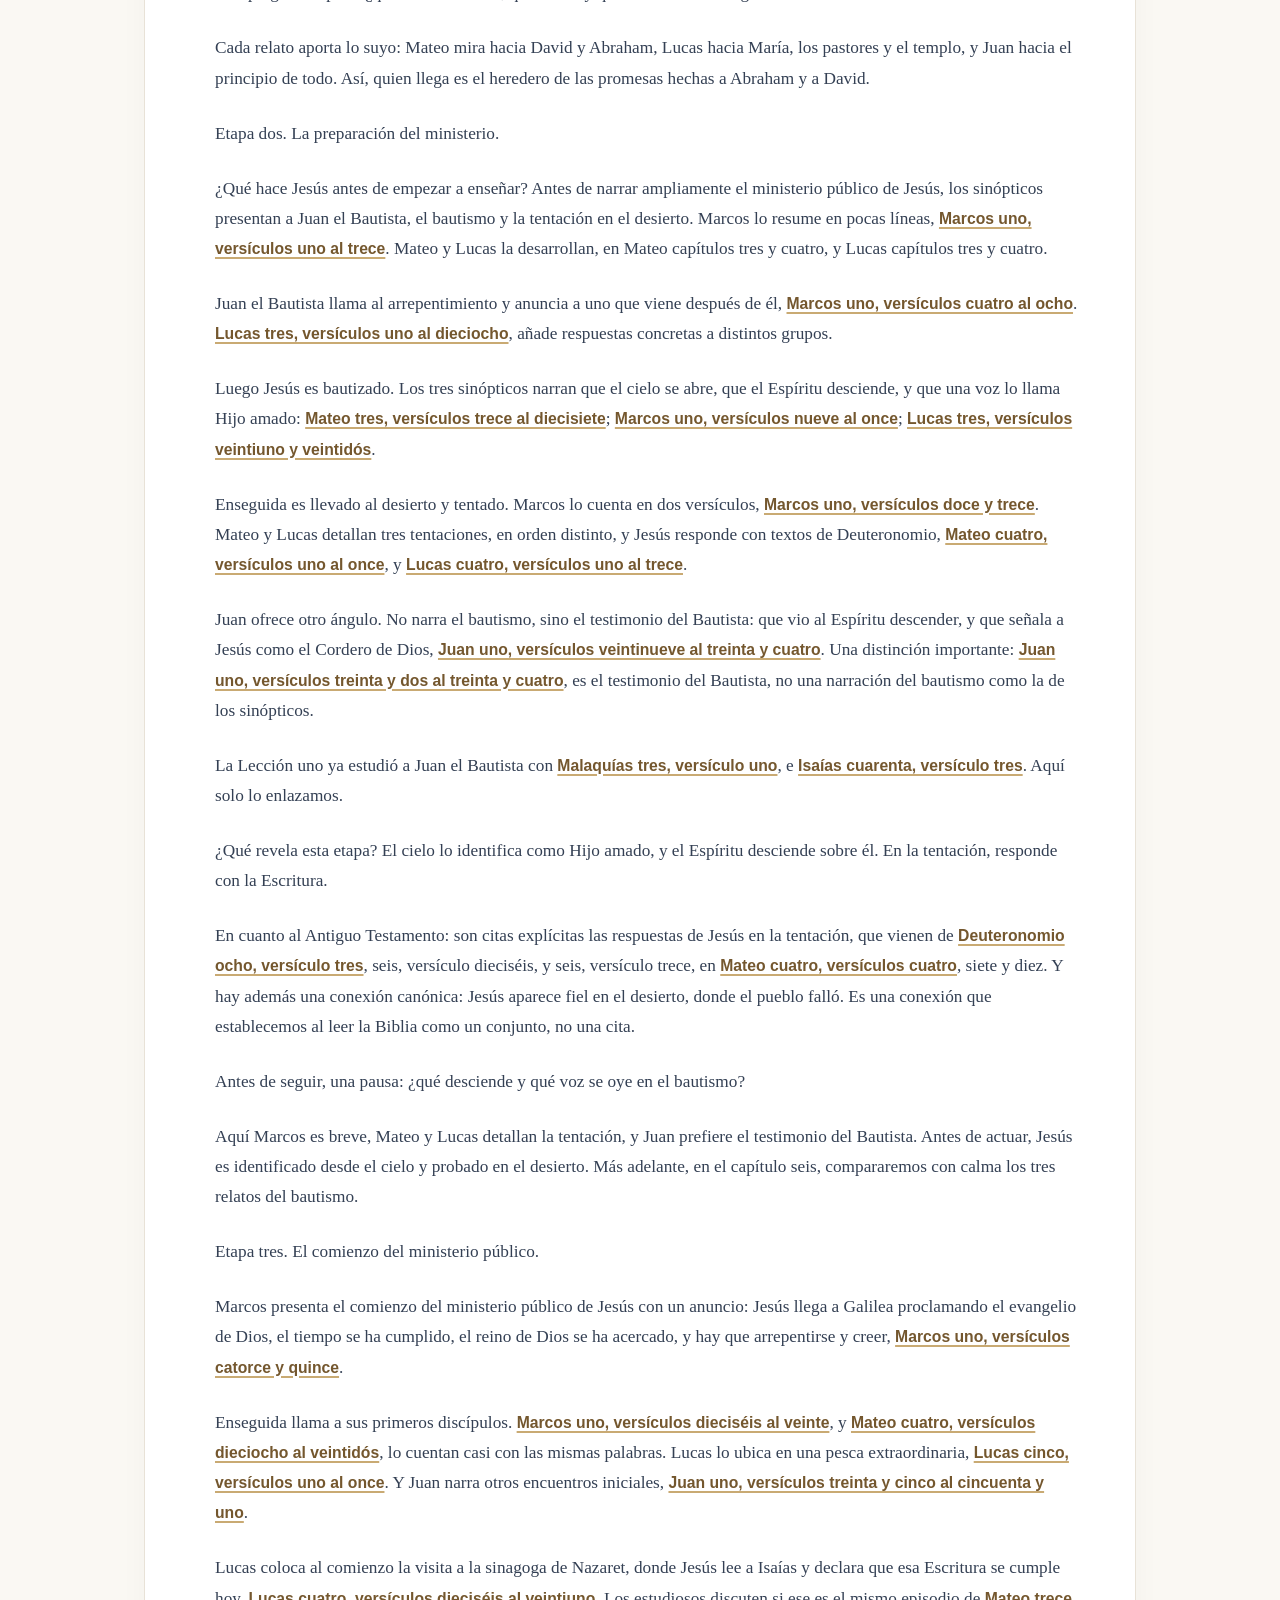
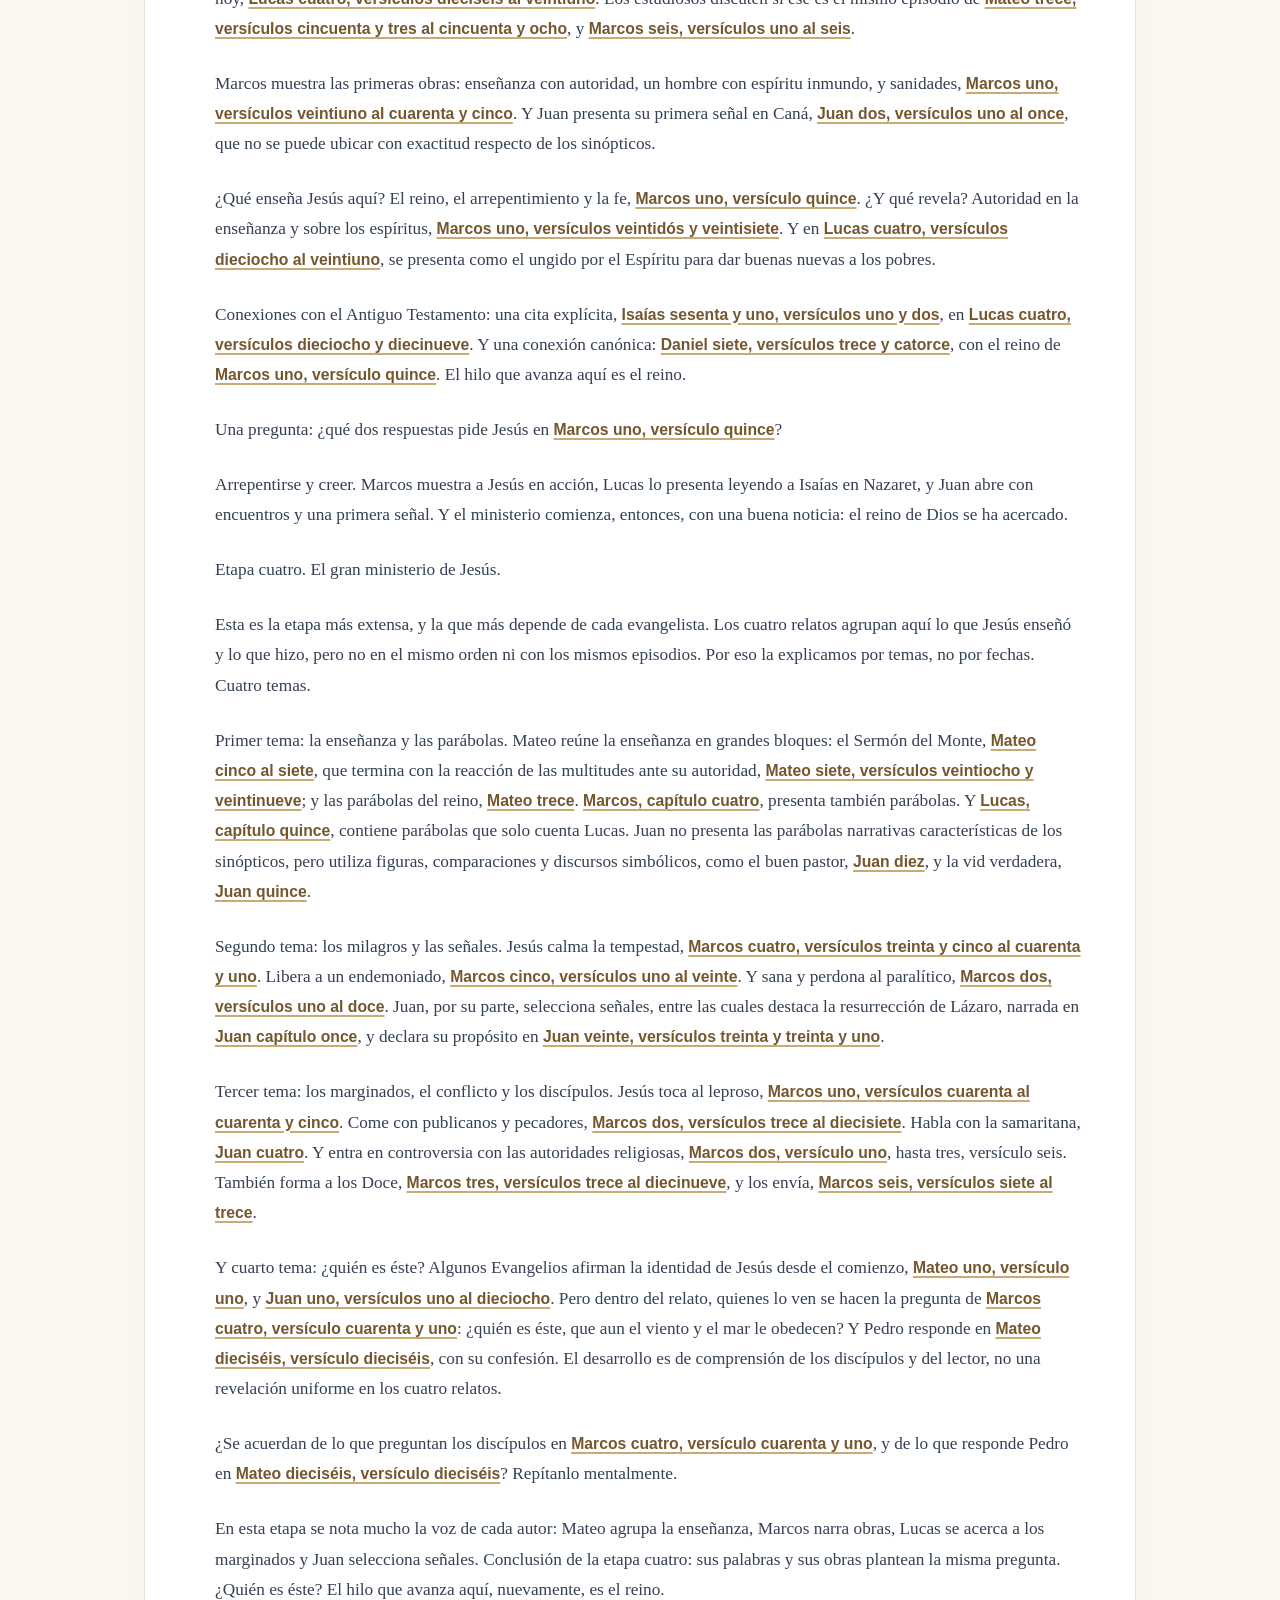
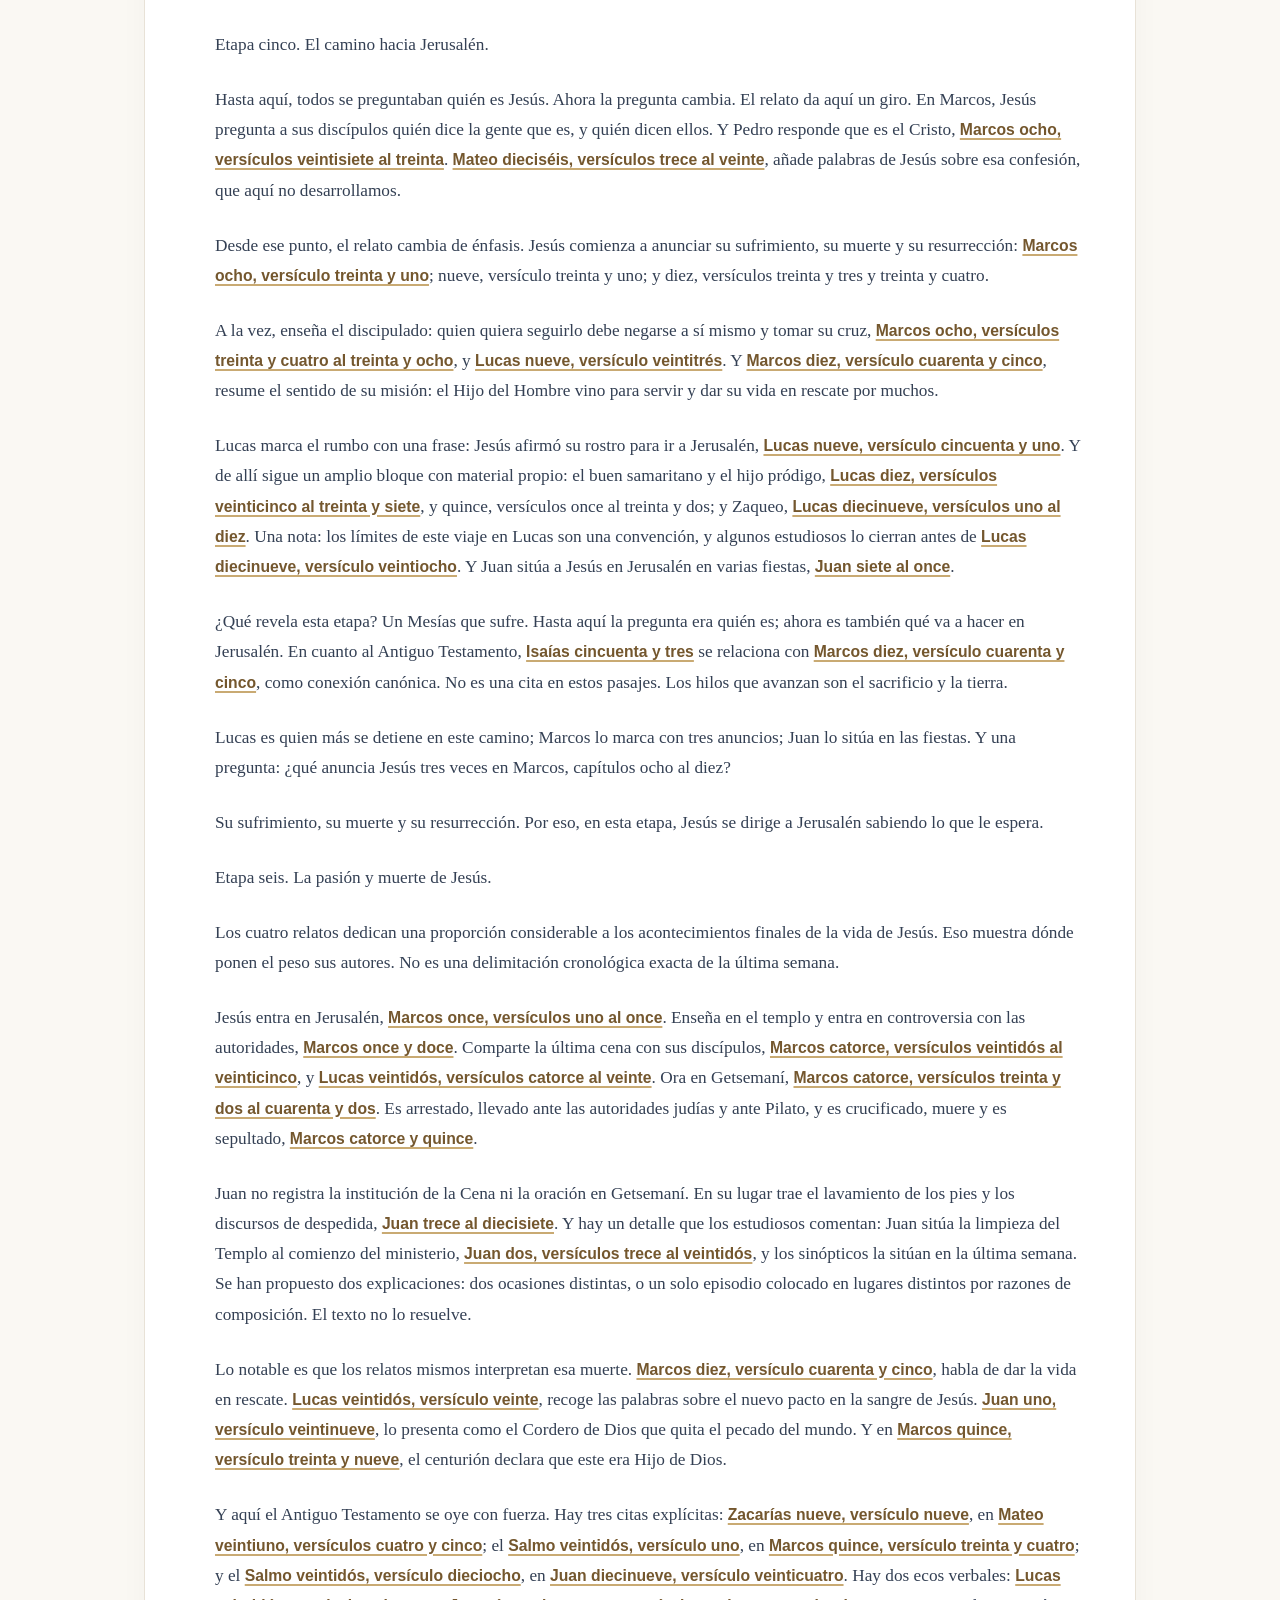
==== commit 44a78184: "Present class 2 as a continuous audiobook" ====
--- a/panorama-nuevo-testamento/clase-2/audiolibro/index.html
+++ b/panorama-nuevo-testamento/clase-2/audiolibro/index.html
@@ -7,9 +7,9 @@
   <meta name="description" content="Audiolibro: Panorama del Nuevo Testamento, clase 2.">
   <title>Panorama del Nuevo Testamento — Clase 2 | Escuela de Gloria</title>
   <link rel="icon" href="./favicon.svg" type="image/svg+xml">
-  <link rel="stylesheet" href="./player.css?v=2">
+  <link rel="stylesheet" href="./player.css?v=3">
   <script src="./config.js"></script>
-  <script src="./player.js?v=2" defer></script>
+  <script src="./player.js?v=3" defer></script>
 </head>
 <body>
   <main class="page-shell">
@@ -23,12 +23,11 @@
           <p id="subtitle" class="subtitle"></p>
           <p id="description" class="description"></p>
           <p class="book-meta"><span id="chapter-count"></span><span aria-hidden="true"> · </span><span id="total-duration"></span></p>
-          <a id="full-download" class="download-link" hidden>Descargar audiolibro completo</a>
         </div>
       </div>
 
       <section class="player" aria-label="Reproductor">
-        <div class="now-playing"><span class="eyebrow">REPRODUCIENDO</span><p id="current-title">Selecciona un capítulo</p></div>
+        <div class="now-playing"><span class="eyebrow">LIBRO COMPLETO</span><p id="current-title">Preparando audiolibro…</p></div>
         <audio id="audio" preload="metadata"></audio>
         <label class="sr-only" for="seek">Posición de reproducción</label>
         <input id="seek" class="seek" type="range" min="0" max="1000" value="0" aria-label="Posición de reproducción">
@@ -48,17 +47,17 @@
       </section>
     </section>
 
-    <section class="reader-section" aria-labelledby="reader-heading">
-      <div class="section-heading"><div><p class="eyebrow">SIGUE LA CLASE</p><h2 id="reader-heading">Lectura sincronizada</h2></div></div>
-      <p id="reader-status" class="reader-status" role="status" aria-live="polite">El texto aparecerá al cargar el capítulo.</p>
-      <div id="reader-content" class="reader-content" aria-label="Texto del capítulo"></div>
+    <section class="chapter-section" aria-labelledby="chapter-heading">
+      <div class="section-heading"><div><p class="eyebrow">NAVEGACIÓN DEL LIBRO</p><h2 id="chapter-heading">Contenido</h2></div><span id="contents-count" class="size-note"></span></div>
+      <ol id="chapters" class="chapter-list"></ol>
     </section>
 
-    <section class="chapter-section" aria-labelledby="chapter-heading">
-      <div class="section-heading"><div><p class="eyebrow">CONTENIDO</p><h2 id="chapter-heading">Capítulos</h2></div><span id="size-total" class="size-note"></span></div>
-      <ol id="chapters" class="chapter-list"></ol>
+    <section class="reader-section" aria-labelledby="reader-heading">
+      <div class="section-heading"><div><p class="eyebrow">LECTURA CONTINUA</p><h2 id="reader-heading">Texto del audiolibro</h2></div></div>
+      <p id="reader-status" class="reader-status" role="status" aria-live="polite">El libro aparecerá al cargar.</p>
+      <div id="reader-content" class="reader-content" aria-label="Texto completo del audiolibro"></div>
     </section>
-    <footer>El audio se carga por capítulo para cuidar tus datos móviles.</footer>
+    <footer>Un solo audiolibro, con sus capítulos integrados en una lectura continua.</footer>
   </main>
 </body>
 </html>
--- a/panorama-nuevo-testamento/clase-2/audiolibro/player.css
+++ b/panorama-nuevo-testamento/clase-2/audiolibro/player.css
@@ -5,3 +5,7 @@
 .reader-section{margin-top:28px;background:#fff;border:1px solid var(--line);border-radius:16px;padding:22px 26px;box-shadow:0 8px 24px #0f234208}.reader-section .section-heading{margin-bottom:6px}.reader-status{color:var(--muted);font-size:.84rem;margin:0 0 12px}.reader-content{max-height:52vh;overflow:auto;padding:4px 10px 4px 2px;scroll-behavior:smooth;overscroll-behavior:contain}.reader-paragraph{margin:0;padding:12px 16px;border-left:3px solid transparent;border-radius:0 8px 8px 0;color:#344054;line-height:1.75;transition:background-color .2s,border-color .2s}.reader-paragraph.is-active{border-left-color:var(--gold);background:#faf6ee;color:var(--navy)}
 @media(max-width:650px){.reader-section{margin-top:22px;padding:18px 14px}.reader-content{max-height:55vh;padding-right:4px}.reader-paragraph{padding:10px 12px;font-size:.95rem}}
 @media(prefers-reduced-motion:reduce){.reader-content{scroll-behavior:auto}.reader-paragraph{transition:none}}
+/* Continuous book layout */
+.chapter-section{margin-top:24px;padding:18px 22px;background:#fff;border:1px solid var(--line);border-radius:14px}.chapter-section .section-heading{margin-bottom:8px}.chapter-list{display:grid;grid-template-columns:repeat(2,minmax(0,1fr));gap:0 20px;border-top:1px solid var(--line)}.chapter-item{grid-template-columns:1fr;padding:0;border-bottom:1px solid var(--line)}.chapter-select{display:grid;grid-template-columns:32px minmax(0,1fr) auto;align-items:center;gap:10px;width:100%;padding:12px 8px;border-radius:6px}.chapter-select:hover,.chapter-select[aria-current="true"]{background:#faf6ee}.chapter-select-title{color:var(--navy)}.chapter-details{margin:0;font-variant-numeric:tabular-nums}.reader-section{margin-top:24px;padding:clamp(20px,5vw,52px);background:#fff;border:1px solid var(--line);border-radius:16px;box-shadow:0 10px 30px #0f234208}.reader-section .section-heading{margin-bottom:2px}.reader-section .section-heading h2{font-size:1.4rem}.reader-status{margin:0 0 26px;padding-bottom:15px;border-bottom:1px solid var(--line);font-size:.8rem}.reader-content{max-height:none;overflow:visible;padding:0 2px;color:#273346;font:1.08rem/1.92 Georgia,"Times New Roman",serif;hyphens:auto}.reader-paragraph{margin:0 0 1.2em;padding:2px 0 2px 13px;border-left:3px solid transparent;border-radius:0;color:#344054;text-align:left;transition:background-color .2s,border-color .2s}.reader-paragraph.is-active{border-left-color:var(--gold);background:linear-gradient(90deg,#faf6ee 0%,#fff 82%);color:#182943}.reader-chapter-heading{margin:2.7em 0 .9em;padding:.2em 0 .45em;border-bottom:1px solid var(--line);color:var(--navy);font:1.65rem/1.25 Georgia,"Times New Roman",serif;scroll-margin-top:28vh}.reader-chapter-heading:first-child{margin-top:0}.reader-chapter-heading.is-active{border-bottom:2px solid var(--gold)}.reader-subhead{color:var(--navy);font-family:-apple-system,BlinkMacSystemFont,"Segoe UI",sans-serif;font-size:.91em;font-weight:730;letter-spacing:.012em}.bible-reference{color:#74572e;text-decoration:underline;text-decoration-color:#c9aa73;text-decoration-thickness:1.5px;text-underline-offset:3px;font-family:-apple-system,BlinkMacSystemFont,"Segoe UI",sans-serif;font-size:.91em;font-weight:650}.reader-emphasis{color:#172c4c;text-decoration:underline;text-decoration-color:#b08d57;text-decoration-thickness:1.5px;text-underline-offset:3px;text-decoration-skip-ink:none}.reader-content .reader-chapter-heading[aria-current="true"]{scroll-margin-top:28vh}
+@media(max-width:650px){.chapter-section{padding:16px 12px}.chapter-list{grid-template-columns:1fr;gap:0}.chapter-select{padding:11px 4px}.reader-section{padding:20px 17px}.reader-content{font-size:1.01rem;line-height:1.85}.reader-chapter-heading{font-size:1.42rem}}
+@media(prefers-reduced-motion:reduce){.reader-paragraph{transition:none}}
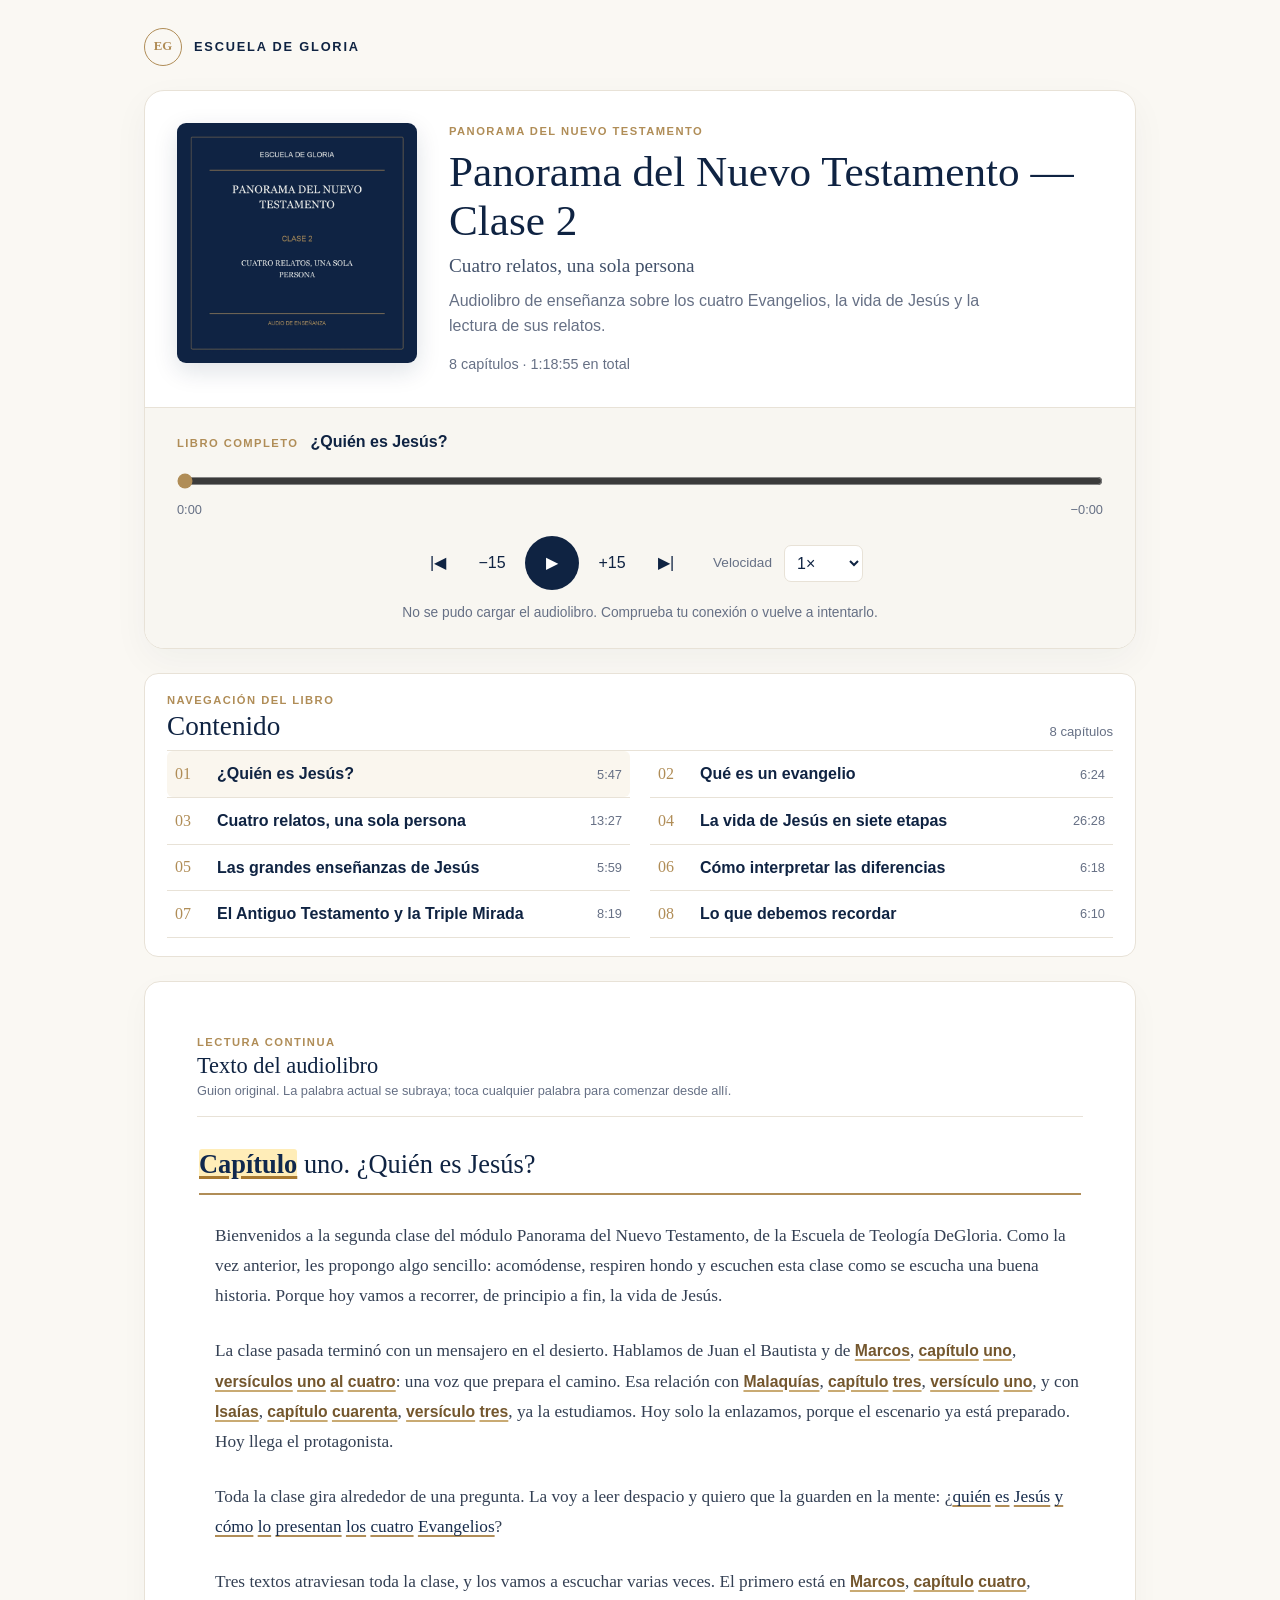
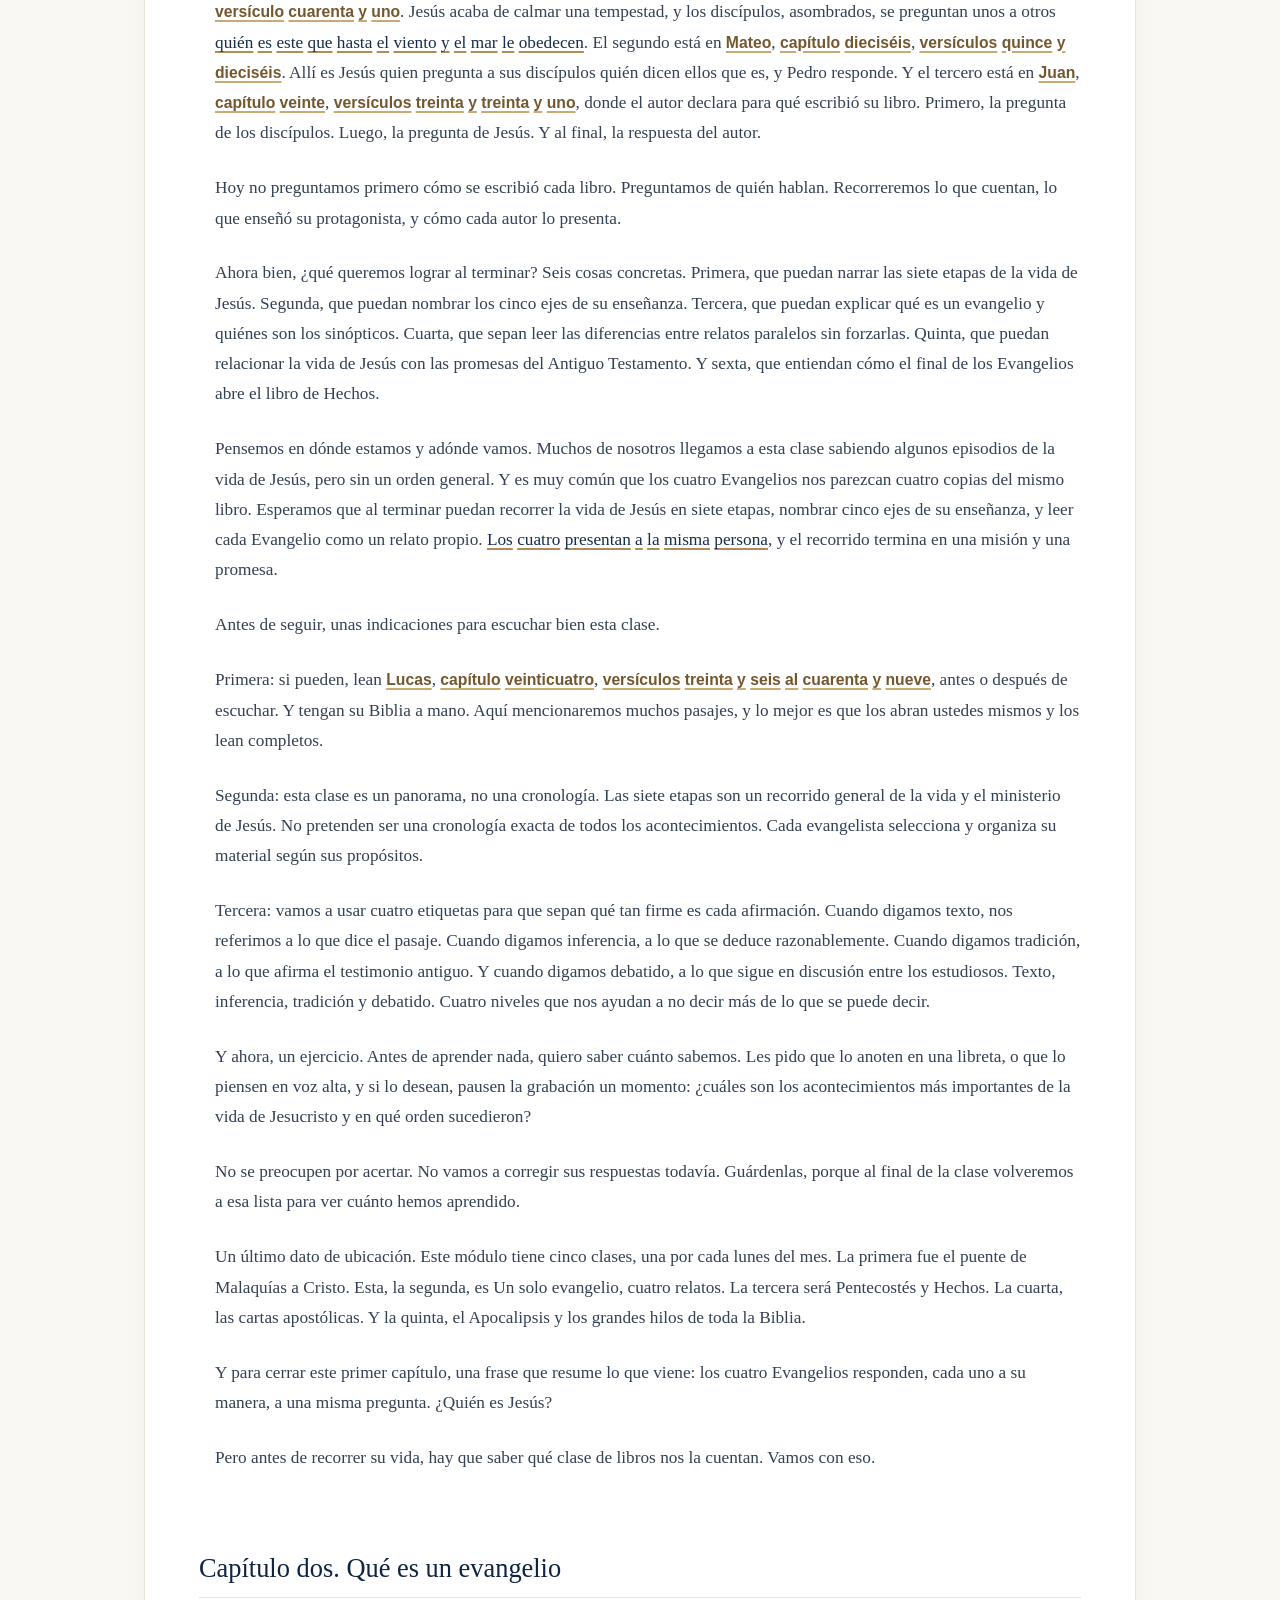
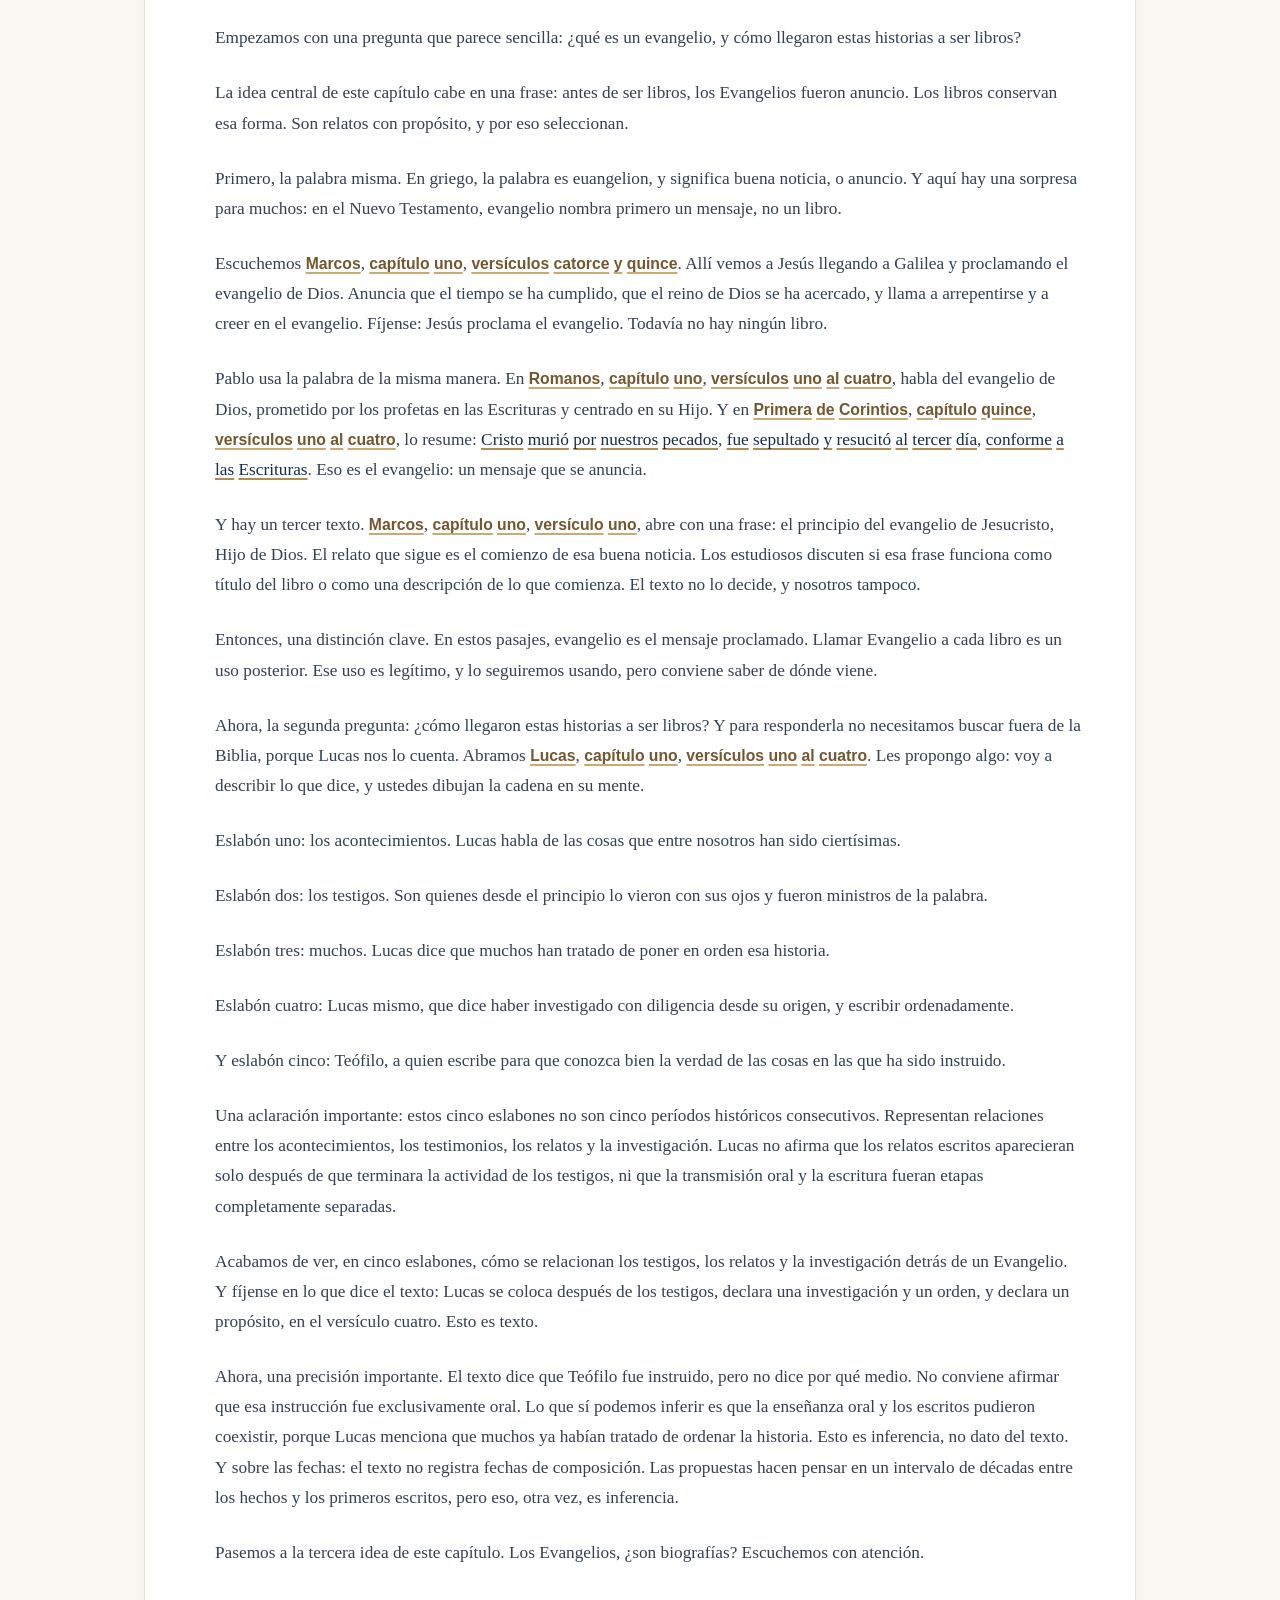
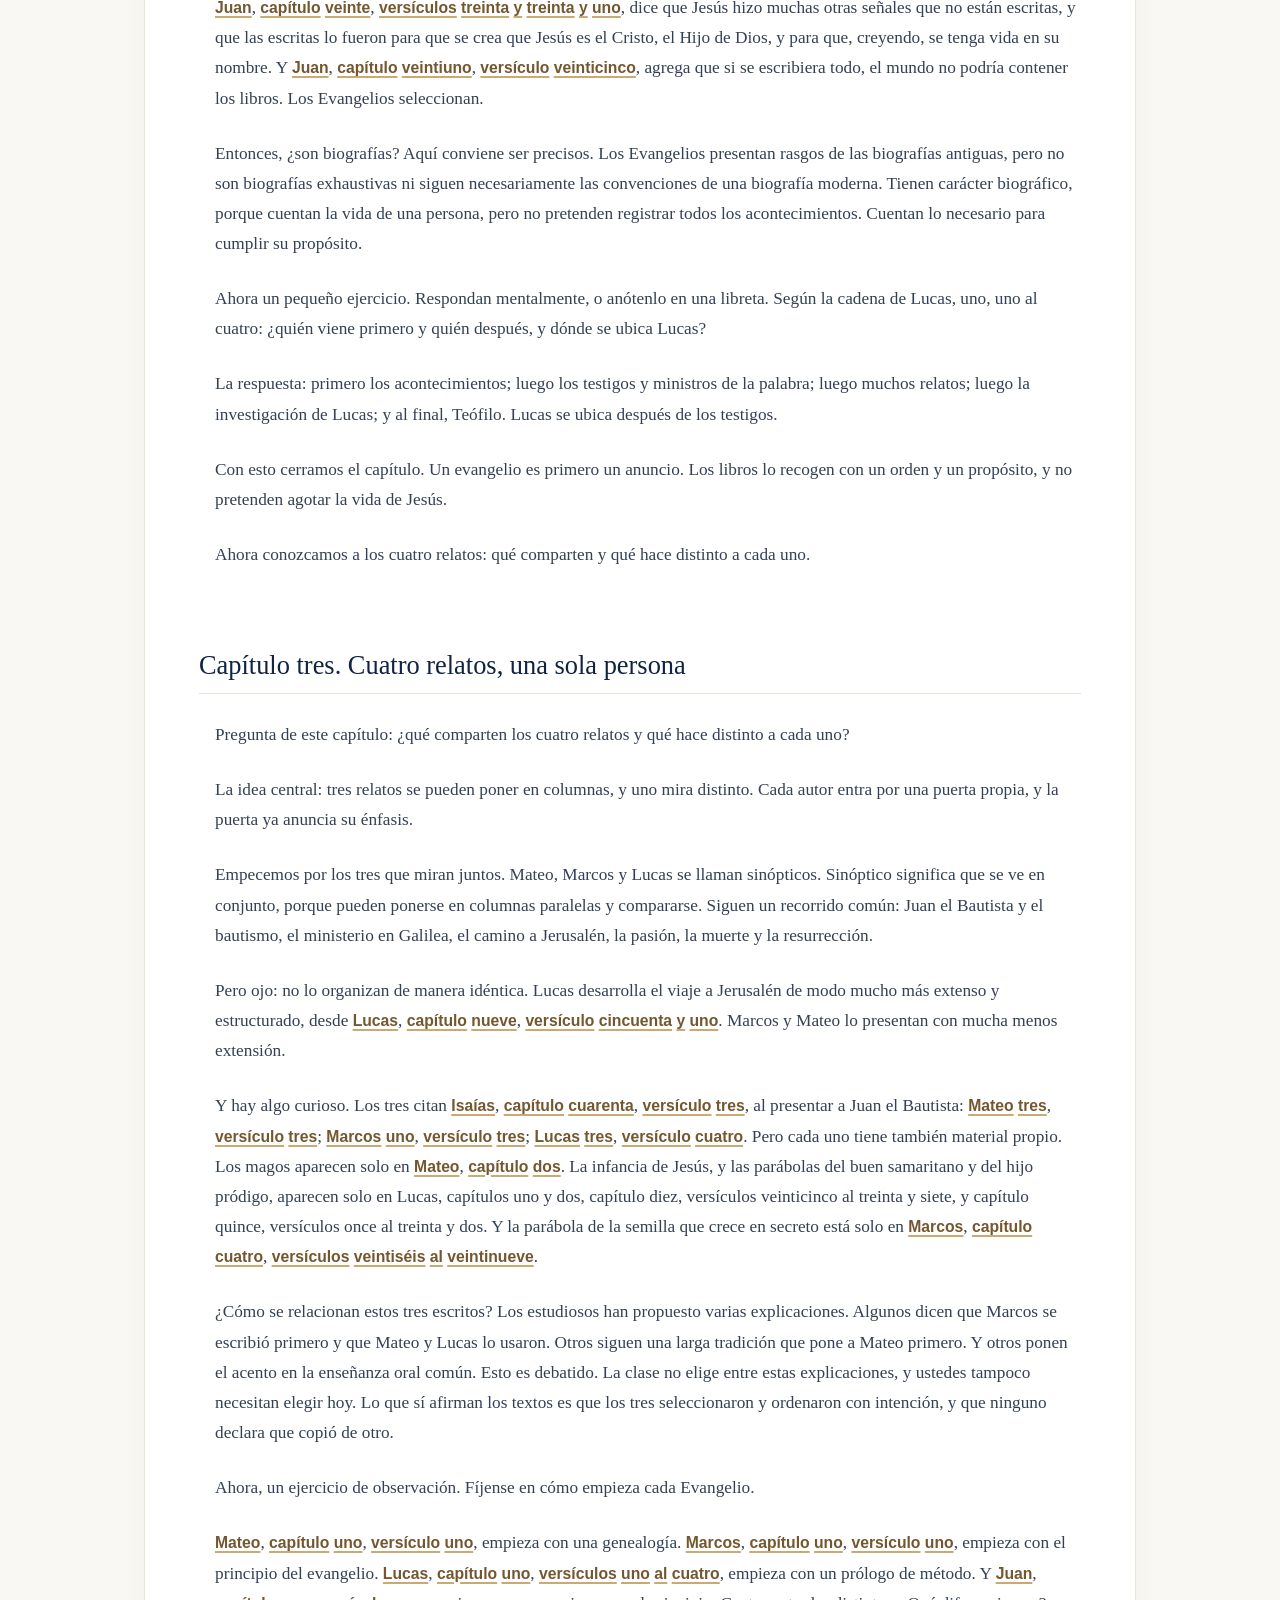
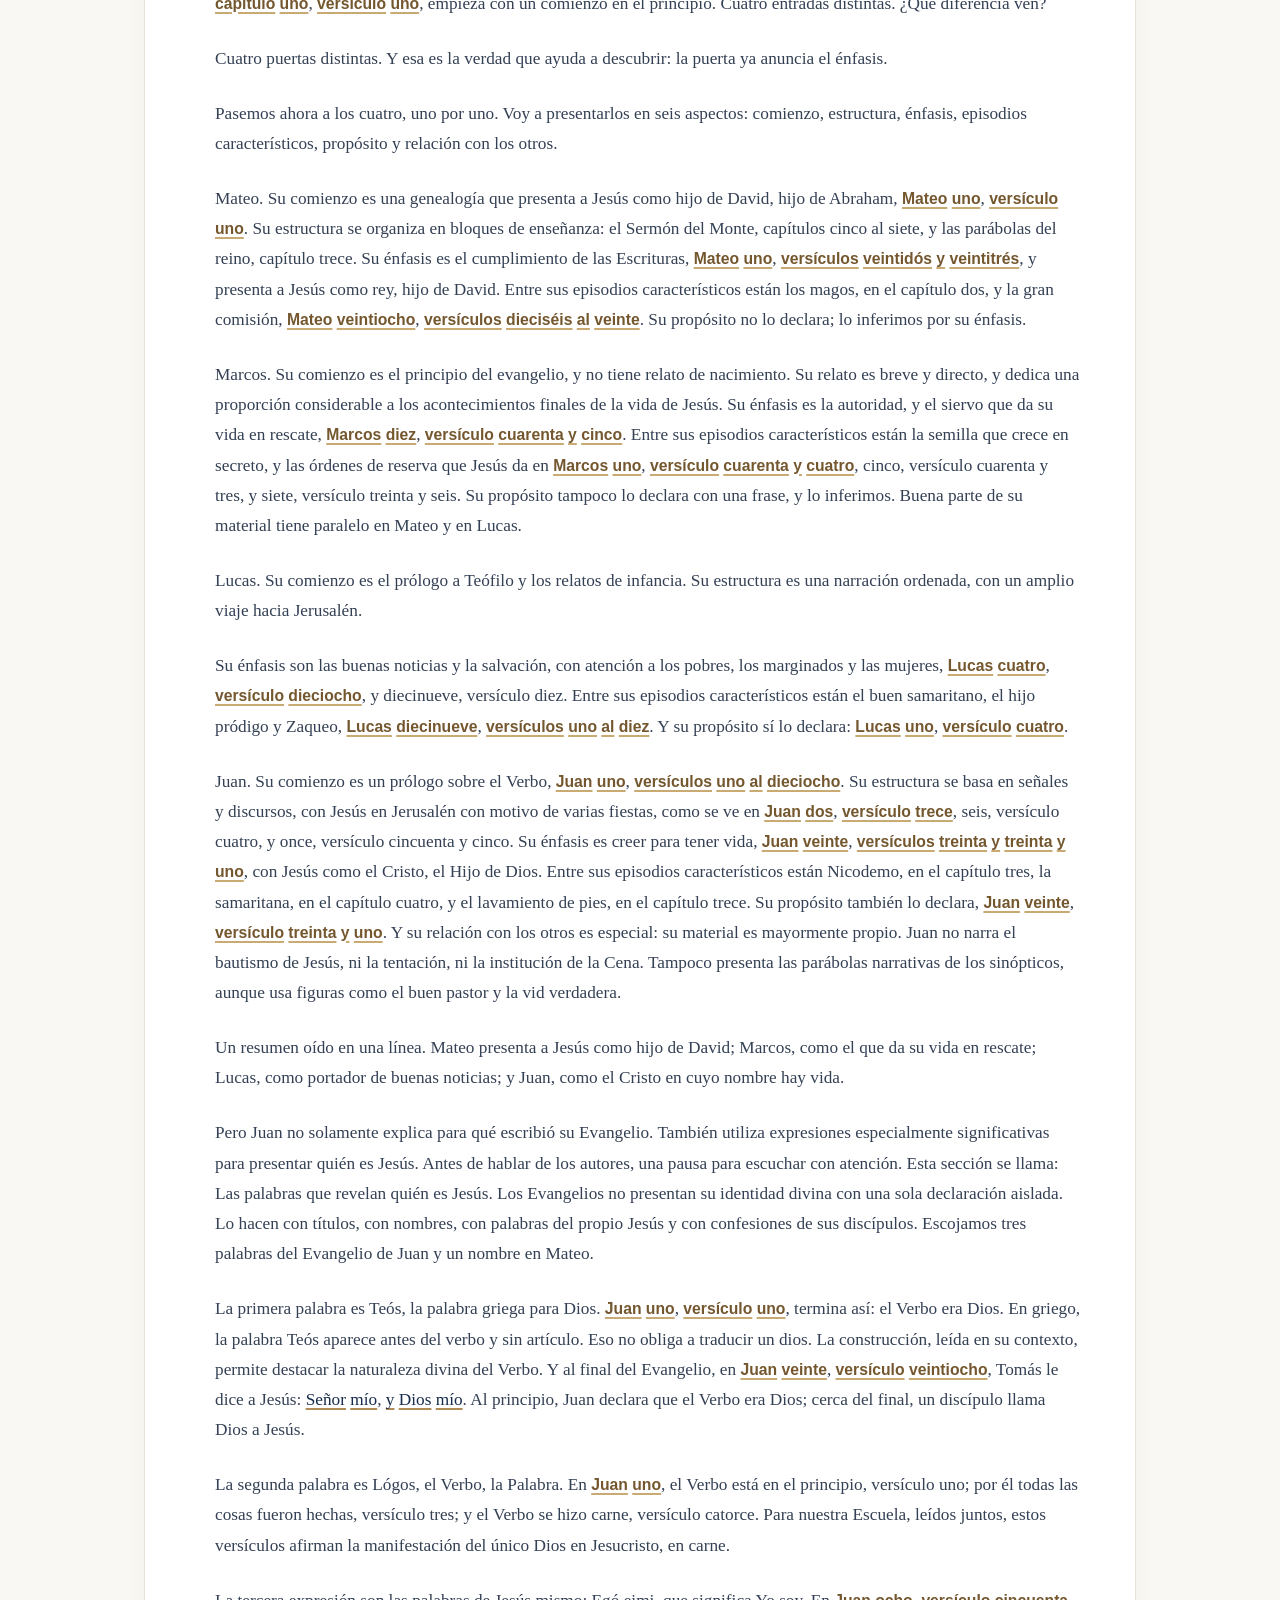
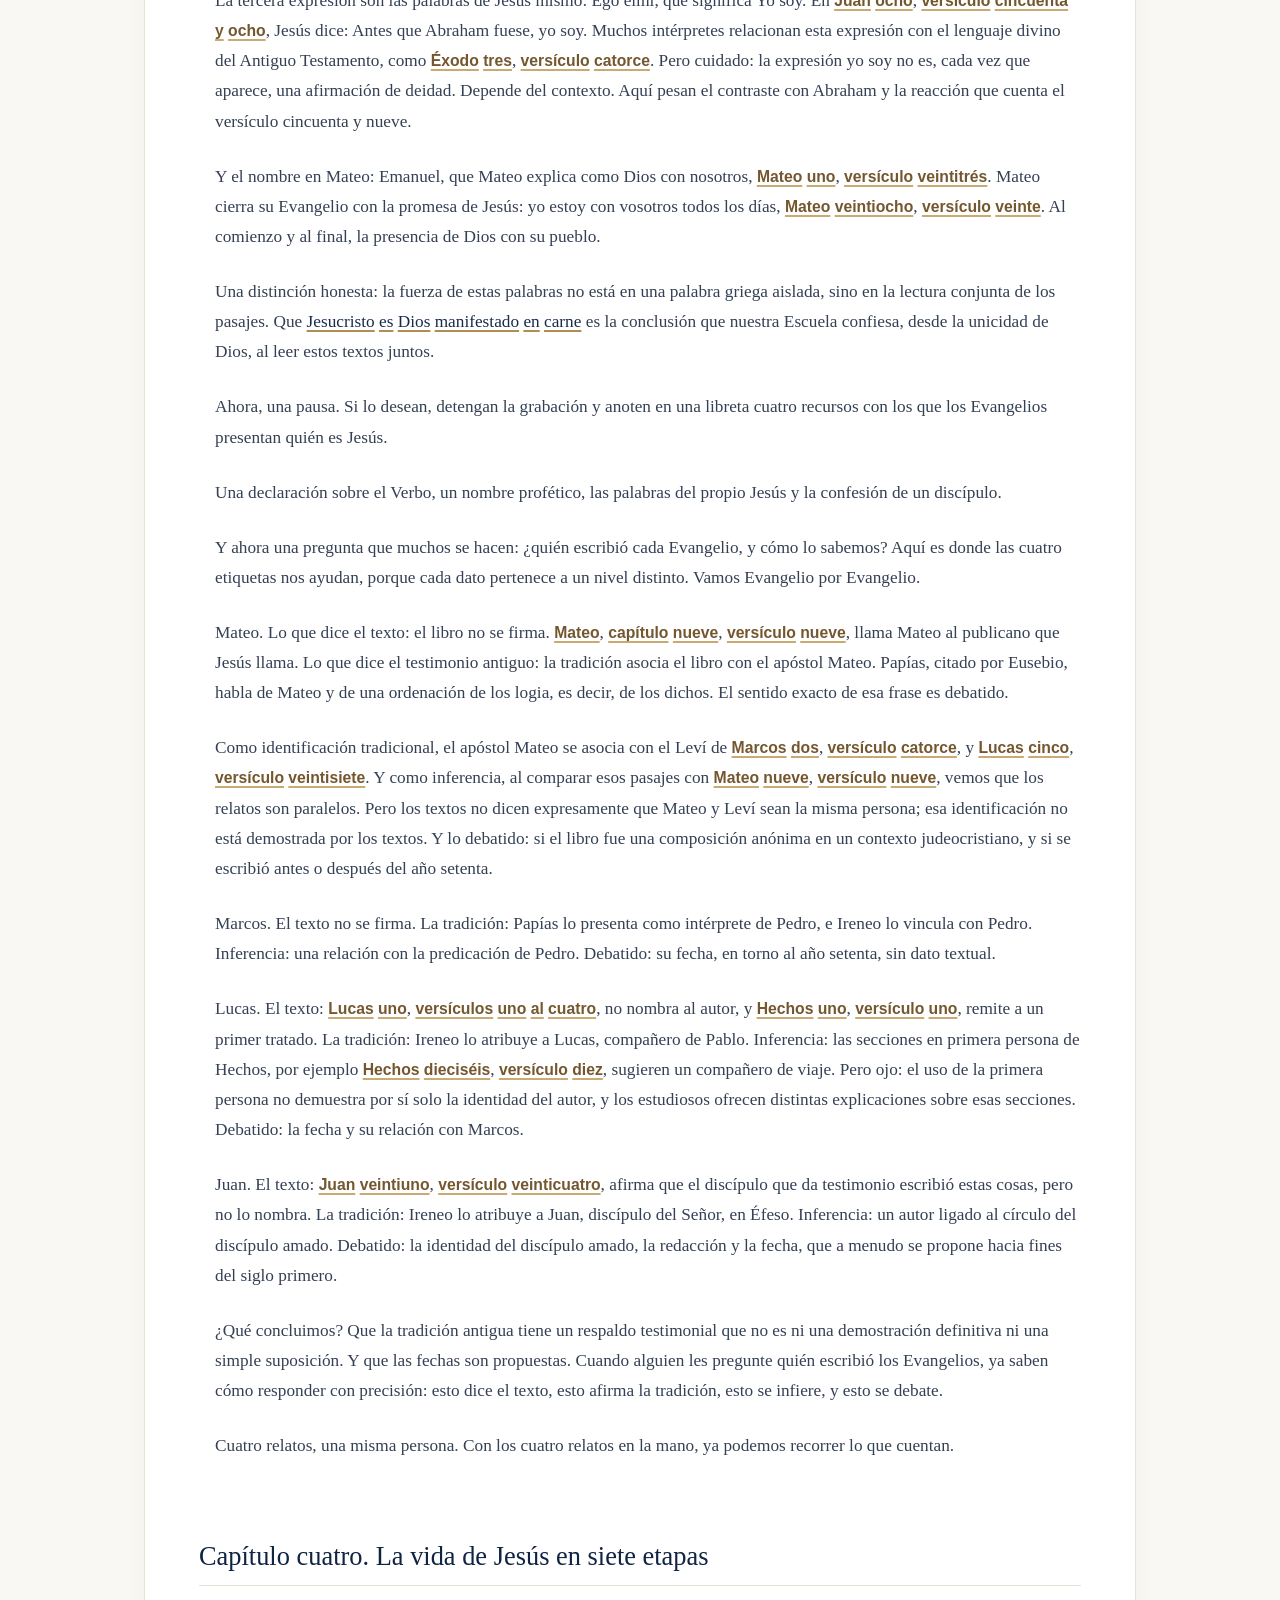
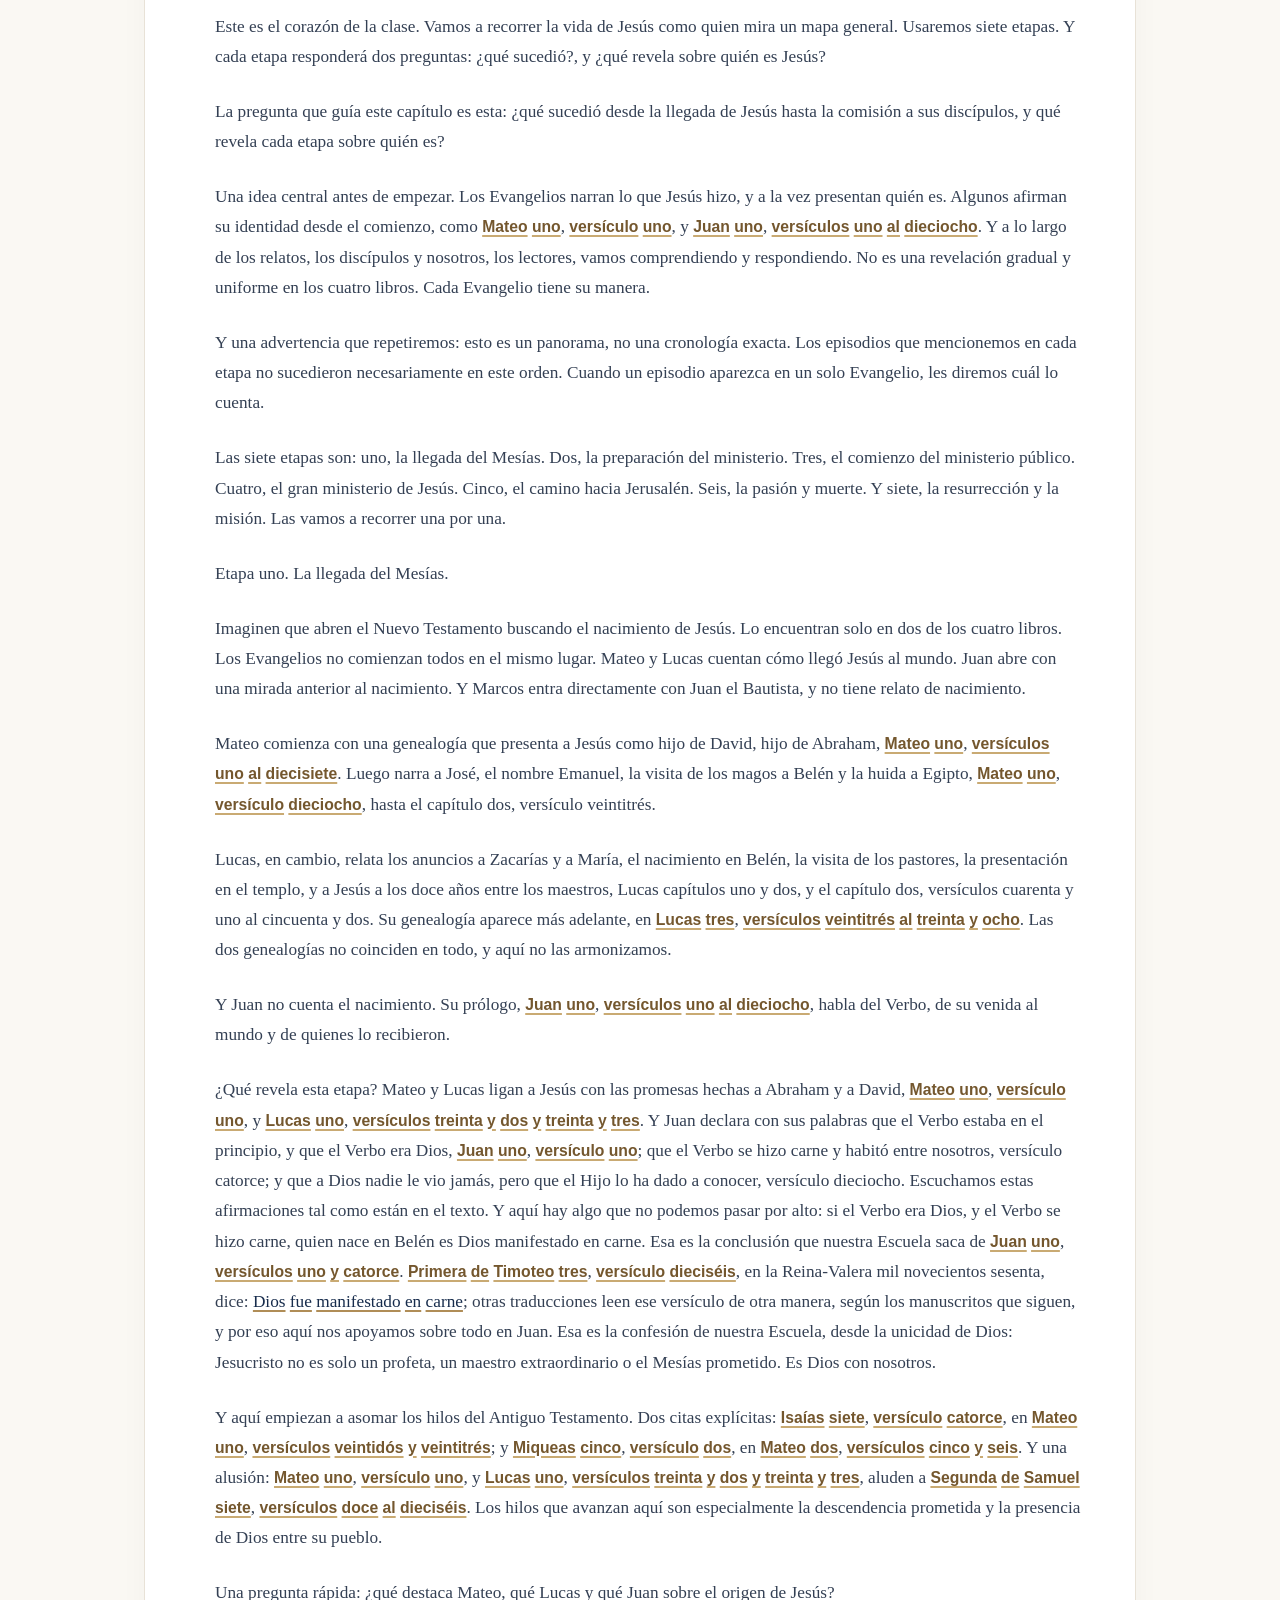
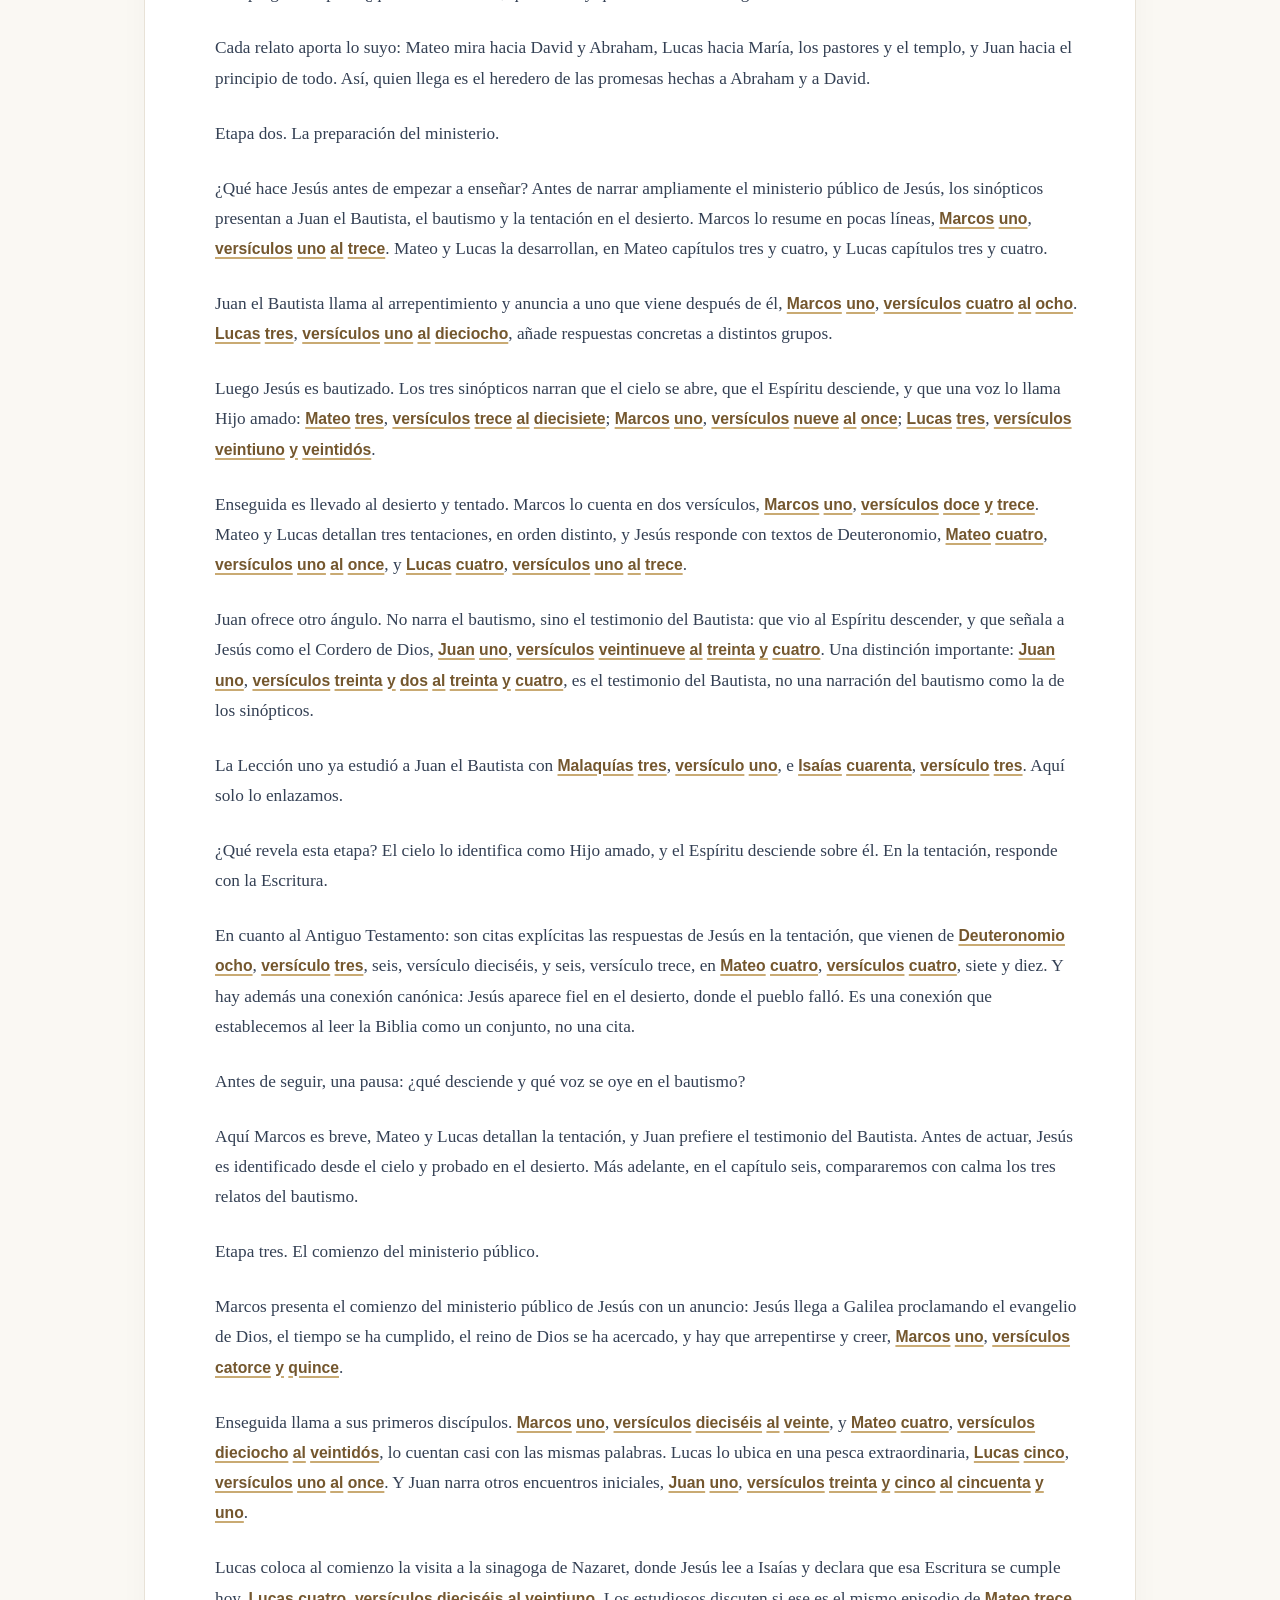
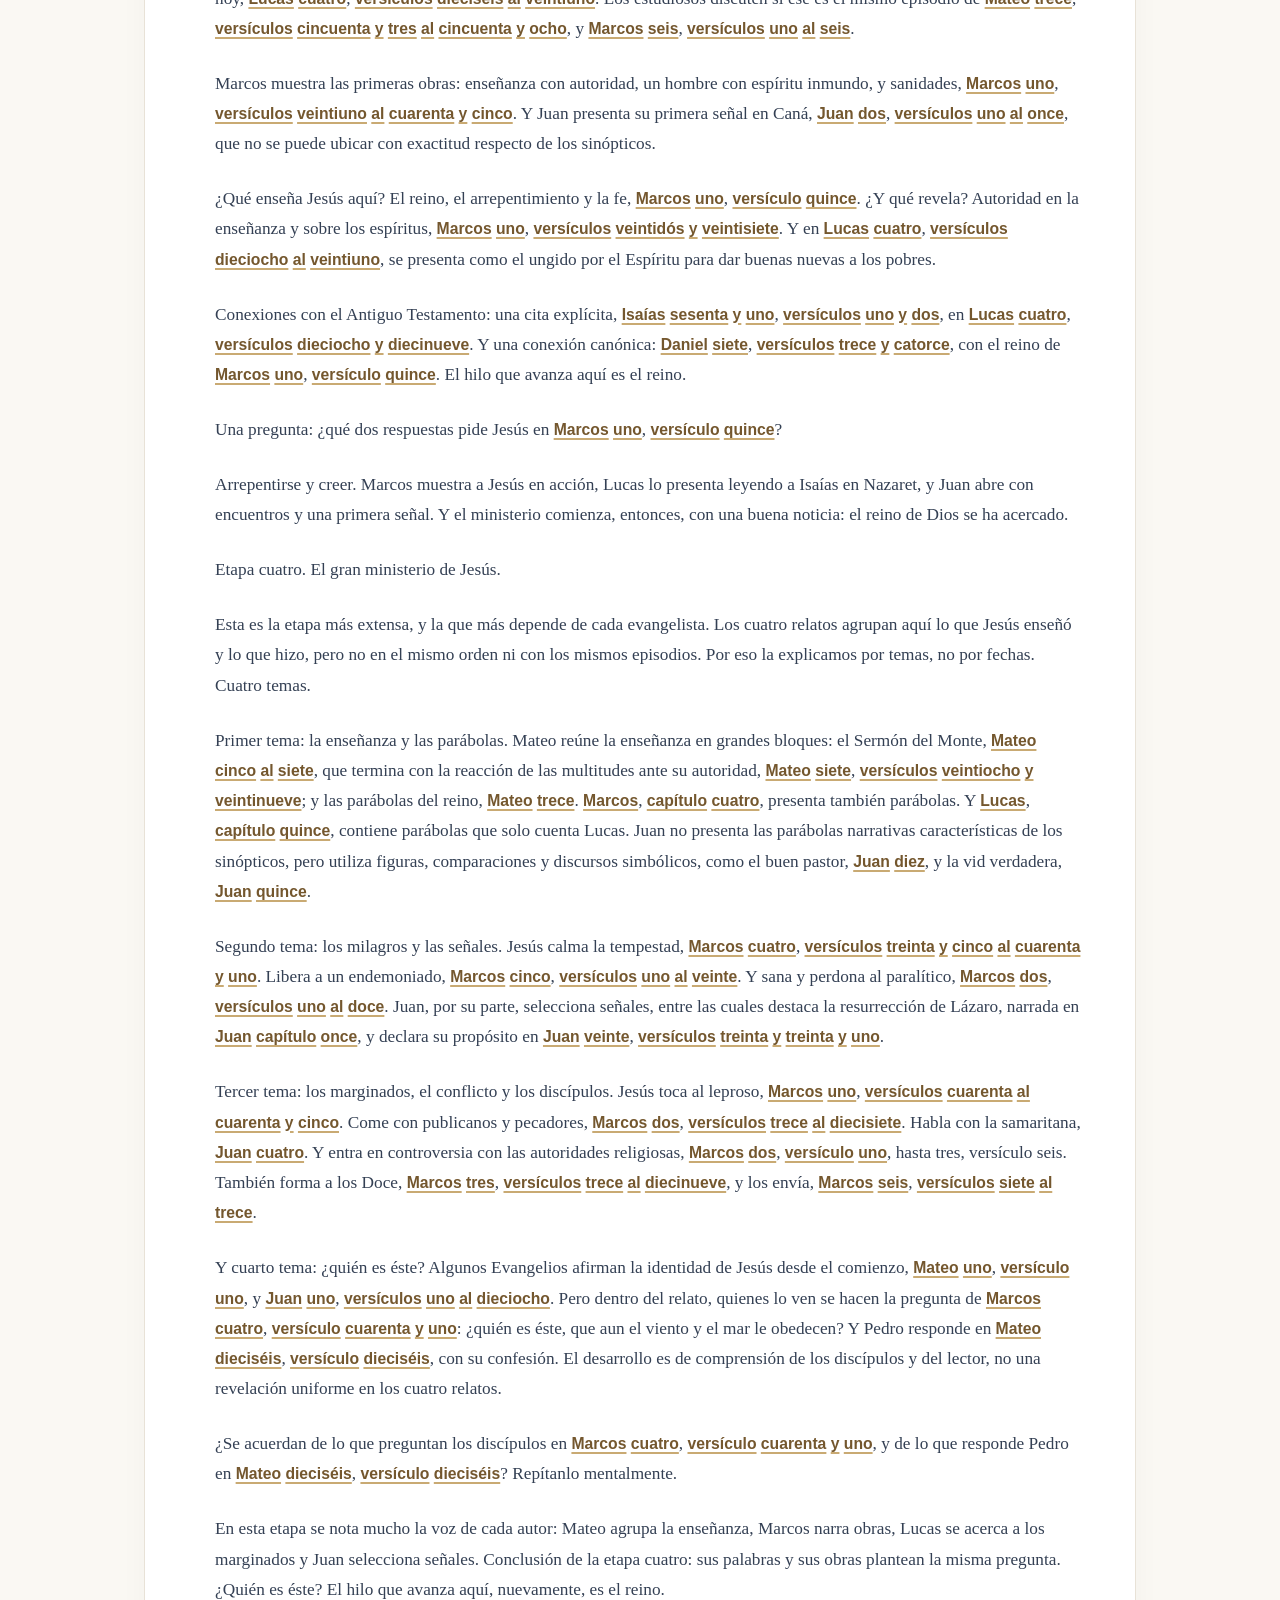
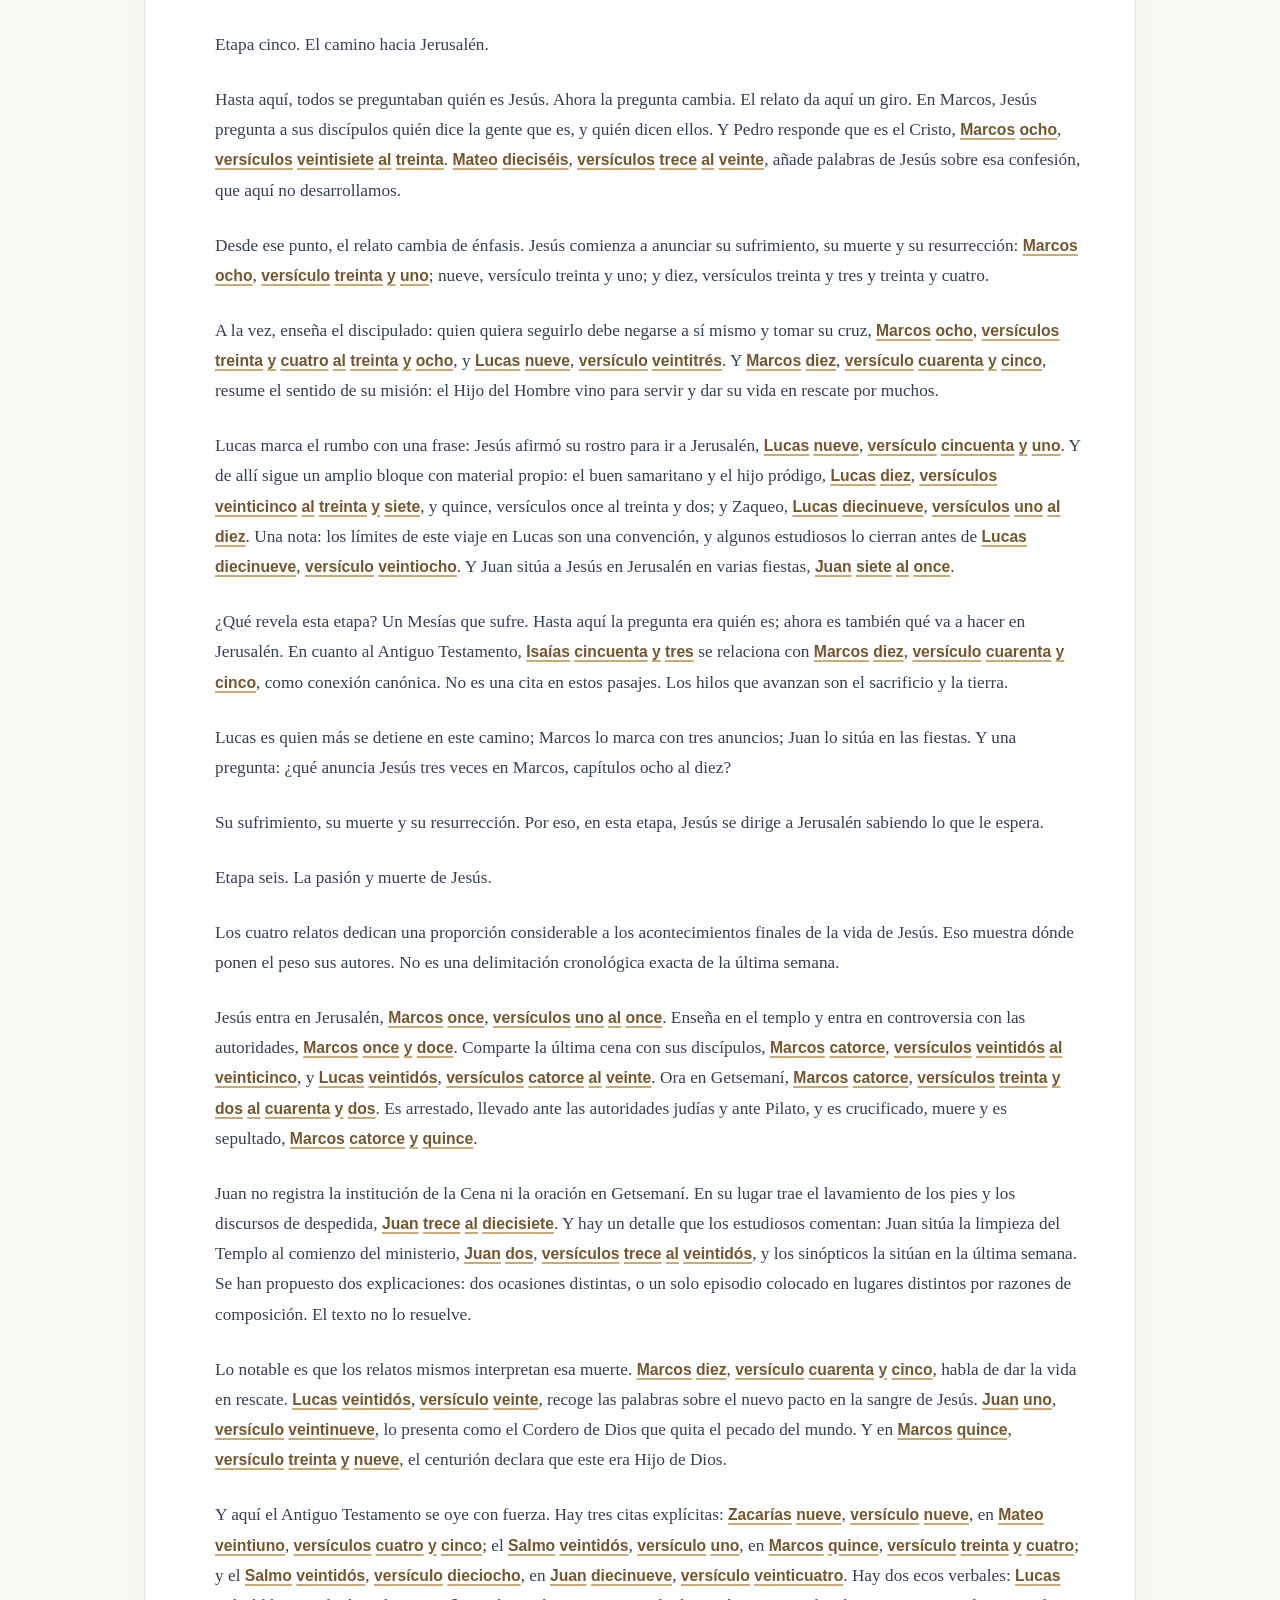
==== commit ce6a4d71: "Highlight and seek by spoken word" ====
--- a/panorama-nuevo-testamento/clase-2/audiolibro/index.html
+++ b/panorama-nuevo-testamento/clase-2/audiolibro/index.html
@@ -7,9 +7,9 @@
   <meta name="description" content="Audiolibro: Panorama del Nuevo Testamento, clase 2.">
   <title>Panorama del Nuevo Testamento — Clase 2 | Escuela de Gloria</title>
   <link rel="icon" href="./favicon.svg" type="image/svg+xml">
-  <link rel="stylesheet" href="./player.css?v=3">
+  <link rel="stylesheet" href="./player.css?v=4">
   <script src="./config.js"></script>
-  <script src="./player.js?v=3" defer></script>
+  <script src="./player.js?v=4" defer></script>
 </head>
 <body>
   <main class="page-shell">
--- a/panorama-nuevo-testamento/clase-2/audiolibro/player.css
+++ b/panorama-nuevo-testamento/clase-2/audiolibro/player.css
@@ -9,3 +9,5 @@
 .chapter-section{margin-top:24px;padding:18px 22px;background:#fff;border:1px solid var(--line);border-radius:14px}.chapter-section .section-heading{margin-bottom:8px}.chapter-list{display:grid;grid-template-columns:repeat(2,minmax(0,1fr));gap:0 20px;border-top:1px solid var(--line)}.chapter-item{grid-template-columns:1fr;padding:0;border-bottom:1px solid var(--line)}.chapter-select{display:grid;grid-template-columns:32px minmax(0,1fr) auto;align-items:center;gap:10px;width:100%;padding:12px 8px;border-radius:6px}.chapter-select:hover,.chapter-select[aria-current="true"]{background:#faf6ee}.chapter-select-title{color:var(--navy)}.chapter-details{margin:0;font-variant-numeric:tabular-nums}.reader-section{margin-top:24px;padding:clamp(20px,5vw,52px);background:#fff;border:1px solid var(--line);border-radius:16px;box-shadow:0 10px 30px #0f234208}.reader-section .section-heading{margin-bottom:2px}.reader-section .section-heading h2{font-size:1.4rem}.reader-status{margin:0 0 26px;padding-bottom:15px;border-bottom:1px solid var(--line);font-size:.8rem}.reader-content{max-height:none;overflow:visible;padding:0 2px;color:#273346;font:1.08rem/1.92 Georgia,"Times New Roman",serif;hyphens:auto}.reader-paragraph{margin:0 0 1.2em;padding:2px 0 2px 13px;border-left:3px solid transparent;border-radius:0;color:#344054;text-align:left;transition:background-color .2s,border-color .2s}.reader-paragraph.is-active{border-left-color:var(--gold);background:linear-gradient(90deg,#faf6ee 0%,#fff 82%);color:#182943}.reader-chapter-heading{margin:2.7em 0 .9em;padding:.2em 0 .45em;border-bottom:1px solid var(--line);color:var(--navy);font:1.65rem/1.25 Georgia,"Times New Roman",serif;scroll-margin-top:28vh}.reader-chapter-heading:first-child{margin-top:0}.reader-chapter-heading.is-active{border-bottom:2px solid var(--gold)}.reader-subhead{color:var(--navy);font-family:-apple-system,BlinkMacSystemFont,"Segoe UI",sans-serif;font-size:.91em;font-weight:730;letter-spacing:.012em}.bible-reference{color:#74572e;text-decoration:underline;text-decoration-color:#c9aa73;text-decoration-thickness:1.5px;text-underline-offset:3px;font-family:-apple-system,BlinkMacSystemFont,"Segoe UI",sans-serif;font-size:.91em;font-weight:650}.reader-emphasis{color:#172c4c;text-decoration:underline;text-decoration-color:#b08d57;text-decoration-thickness:1.5px;text-underline-offset:3px;text-decoration-skip-ink:none}.reader-content .reader-chapter-heading[aria-current="true"]{scroll-margin-top:28vh}
 @media(max-width:650px){.chapter-section{padding:16px 12px}.chapter-list{grid-template-columns:1fr;gap:0}.chapter-select{padding:11px 4px}.reader-section{padding:20px 17px}.reader-content{font-size:1.01rem;line-height:1.85}.reader-chapter-heading{font-size:1.42rem}}
 @media(prefers-reduced-motion:reduce){.reader-paragraph{transition:none}}
+.reader-word{border-radius:3px;cursor:pointer;transition:background-color .12s,color .12s}.reader-word:hover{background:#f8f2e7}.reader-word.is-current-word{background:#ffedb8;color:#10284d;text-decoration:underline;text-decoration-color:#a87930;text-decoration-thickness:2.5px;text-underline-offset:3px;font-weight:700}.reader-word.bible-reference{color:#74572e;text-decoration:underline;text-decoration-color:#c9aa73;text-decoration-thickness:1.5px;text-underline-offset:3px;font-family:-apple-system,BlinkMacSystemFont,"Segoe UI",sans-serif;font-size:.91em;font-weight:650}.reader-word.reader-emphasis{color:#172c4c;text-decoration:underline;text-decoration-color:#b08d57;text-decoration-thickness:1.5px;text-underline-offset:3px;text-decoration-skip-ink:none}.reader-word.reader-subhead-word{color:var(--navy);font-family:-apple-system,BlinkMacSystemFont,"Segoe UI",sans-serif;font-size:.91em;font-weight:730}.reader-word.bible-reference.is-current-word,.reader-word.reader-emphasis.is-current-word{background:#ffedb8;color:#10284d;text-decoration-thickness:2.5px}
+.reader-word.is-spoken{background:#fbf7ee;text-decoration:underline;text-decoration-color:#ddcba8;text-decoration-thickness:1px;text-underline-offset:3px}.reader-word.is-current-word{background:#ffedb8;color:#10284d;text-decoration:underline;text-decoration-color:#a87930;text-decoration-thickness:2.5px;text-underline-offset:3px;font-weight:700}.reader-word.is-current-word.reader-subhead-word{font-family:inherit}
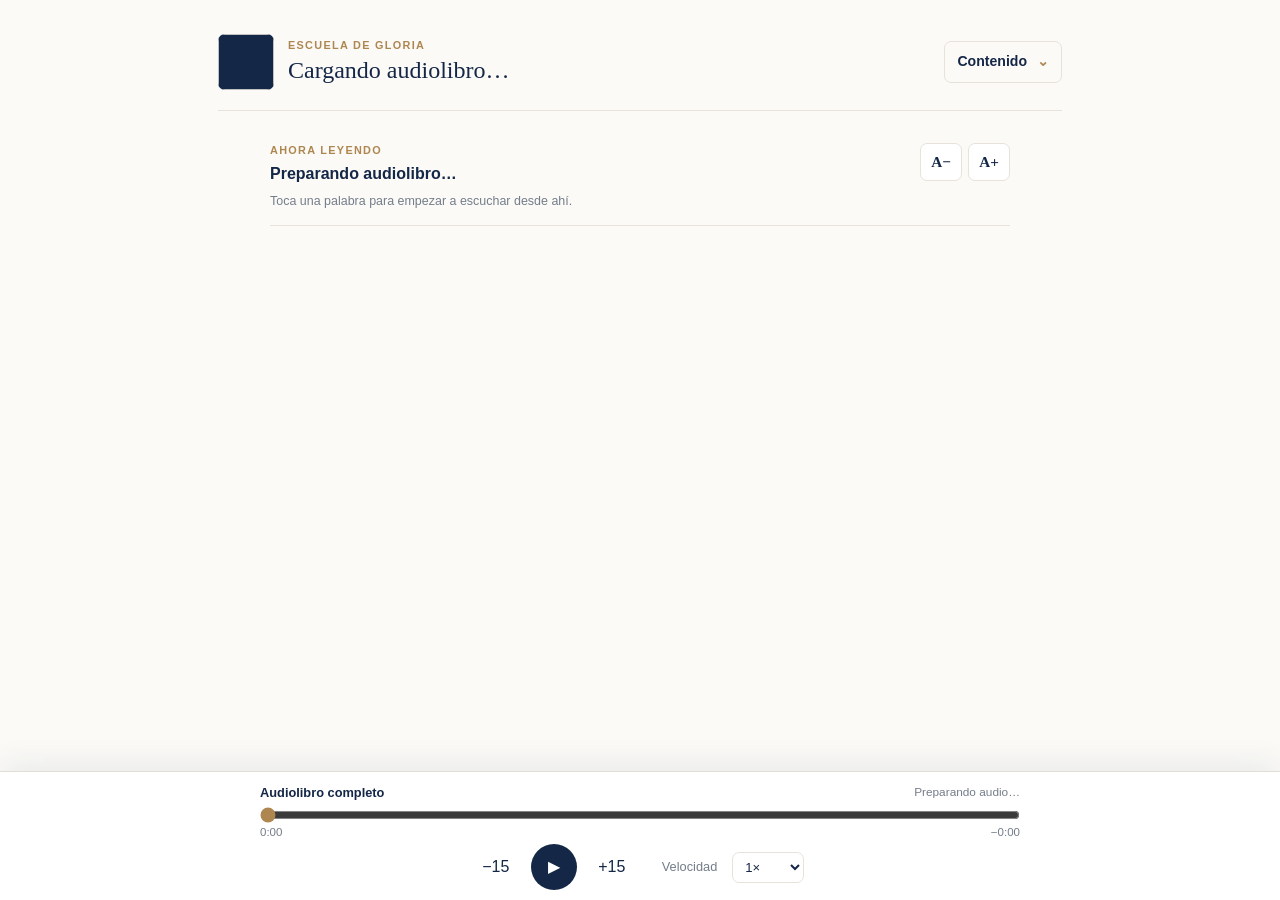
==== commit 0268de58: "Redesign continuous audiobook reader" ====
--- a/panorama-nuevo-testamento/clase-2/audiolibro/index.html
+++ b/panorama-nuevo-testamento/clase-2/audiolibro/index.html
@@ -3,61 +3,59 @@
 <head>
   <meta charset="utf-8">
   <meta name="viewport" content="width=device-width, initial-scale=1">
-  <meta name="theme-color" content="#0F2342">
-  <meta name="description" content="Audiolibro: Panorama del Nuevo Testamento, clase 2.">
+  <meta name="theme-color" content="#fbfaf7">
+  <meta name="description" content="Lee y escucha el audiolibro Panorama del Nuevo Testamento, clase 2.">
   <title>Panorama del Nuevo Testamento — Clase 2 | Escuela de Gloria</title>
   <link rel="icon" href="./favicon.svg" type="image/svg+xml">
-  <link rel="stylesheet" href="./player.css?v=4">
+  <link rel="stylesheet" href="./player.css?v=5">
   <script src="./config.js"></script>
-  <script src="./player.js?v=4" defer></script>
+  <script src="./player.js?v=5" defer></script>
 </head>
 <body>
   <main class="page-shell">
-    <header class="brand"><span class="brand-mark" aria-hidden="true">EG</span><span>ESCUELA DE GLORIA</span></header>
-    <section class="book-card" aria-labelledby="book-title">
-      <div class="book-intro">
-        <img id="cover" class="cover" alt="Portada del audiolibro" width="280" height="280">
-        <div class="book-copy">
-          <p class="eyebrow" id="collection">PANORAMA DEL NUEVO TESTAMENTO</p>
-          <h1 id="book-title">Cargando audiolibro…</h1>
-          <p id="subtitle" class="subtitle"></p>
-          <p id="description" class="description"></p>
-          <p class="book-meta"><span id="chapter-count"></span><span aria-hidden="true"> · </span><span id="total-duration"></span></p>
+    <header class="book-header">
+      <img id="cover" class="cover" alt="" width="56" height="56">
+      <div class="book-copy">
+        <p class="eyebrow" id="collection">ESCUELA DE GLORIA</p>
+        <h1 id="book-title">Cargando audiolibro…</h1>
+        <p id="subtitle" class="subtitle"></p>
+      </div>
+      <details class="contents">
+        <summary>Contenido</summary>
+        <ol id="chapters" class="chapter-list"></ol>
+      </details>
+    </header>
+
+    <section class="reader-section" aria-label="Lectura continua">
+      <div class="reader-toolbar">
+        <div class="chapter-label"><span class="eyebrow">AHORA LEYENDO</span><p id="current-title">Preparando audiolibro…</p></div>
+        <div class="font-controls" aria-label="Tamaño de letra">
+          <button id="font-decrease" type="button" aria-label="Reducir tamaño de letra" title="Reducir letra">A−</button>
+          <button id="font-increase" type="button" aria-label="Aumentar tamaño de letra" title="Aumentar letra">A+</button>
         </div>
       </div>
-
-      <section class="player" aria-label="Reproductor">
-        <div class="now-playing"><span class="eyebrow">LIBRO COMPLETO</span><p id="current-title">Preparando audiolibro…</p></div>
-        <audio id="audio" preload="metadata"></audio>
-        <label class="sr-only" for="seek">Posición de reproducción</label>
-        <input id="seek" class="seek" type="range" min="0" max="1000" value="0" aria-label="Posición de reproducción">
-        <div class="time-row"><span id="elapsed">0:00</span><span id="remaining">−0:00</span></div>
-        <div class="controls">
-          <button id="previous" class="icon-button" type="button" aria-label="Capítulo anterior" title="Capítulo anterior">|◀</button>
-          <button id="back" class="icon-button" type="button" aria-label="Retroceder 15 segundos" title="Retroceder 15 segundos">−15</button>
-          <button id="play" class="play-button" type="button" aria-label="Reproducir" title="Reproducir">▶</button>
-          <button id="forward" class="icon-button" type="button" aria-label="Adelantar 15 segundos" title="Adelantar 15 segundos">+15</button>
-          <button id="next" class="icon-button" type="button" aria-label="Siguiente capítulo" title="Siguiente capítulo">▶|</button>
-          <label class="speed-label" for="speed">Velocidad</label>
-          <select id="speed" aria-label="Velocidad de reproducción">
-            <option value="0.75">0,75×</option><option value="1" selected>1×</option><option value="1.25">1,25×</option><option value="1.5">1,5×</option><option value="1.75">1,75×</option><option value="2">2×</option>
-          </select>
-        </div>
-        <p id="status" class="status" role="status" aria-live="polite">Preparando el audio…</p>
-      </section>
-    </section>
-
-    <section class="chapter-section" aria-labelledby="chapter-heading">
-      <div class="section-heading"><div><p class="eyebrow">NAVEGACIÓN DEL LIBRO</p><h2 id="chapter-heading">Contenido</h2></div><span id="contents-count" class="size-note"></span></div>
-      <ol id="chapters" class="chapter-list"></ol>
-    </section>
-
-    <section class="reader-section" aria-labelledby="reader-heading">
-      <div class="section-heading"><div><p class="eyebrow">LECTURA CONTINUA</p><h2 id="reader-heading">Texto del audiolibro</h2></div></div>
-      <p id="reader-status" class="reader-status" role="status" aria-live="polite">El libro aparecerá al cargar.</p>
+      <p id="reader-status" class="reader-status" role="status" aria-live="polite">Toca una palabra para empezar a escuchar desde ahí.</p>
       <div id="reader-content" class="reader-content" aria-label="Texto completo del audiolibro"></div>
     </section>
-    <footer>Un solo audiolibro, con sus capítulos integrados en una lectura continua.</footer>
   </main>
+
+  <section class="player-dock" aria-label="Controles del audiolibro">
+    <div class="player-inner">
+      <div class="player-title"><span id="dock-title">Audiolibro completo</span><span id="status" role="status" aria-live="polite">Preparando audio…</span></div>
+      <audio id="audio" preload="metadata"></audio>
+      <label class="sr-only" for="seek">Posición de reproducción</label>
+      <input id="seek" class="seek" type="range" min="0" max="1000" value="0" aria-label="Posición de reproducción">
+      <div class="time-row"><span id="elapsed">0:00</span><span id="remaining">−0:00</span></div>
+      <div class="controls">
+        <button id="back" class="icon-button" type="button" aria-label="Retroceder 15 segundos" title="Retroceder 15 segundos">−15</button>
+        <button id="play" class="play-button" type="button" aria-label="Reproducir" title="Reproducir">▶</button>
+        <button id="forward" class="icon-button" type="button" aria-label="Adelantar 15 segundos" title="Adelantar 15 segundos">+15</button>
+        <label class="speed-label" for="speed">Velocidad</label>
+        <select id="speed" aria-label="Velocidad de reproducción">
+          <option value="0.75">0,75×</option><option value="1" selected>1×</option><option value="1.25">1,25×</option><option value="1.5">1,5×</option><option value="1.75">1,75×</option><option value="2">2×</option>
+        </select>
+      </div>
+    </div>
+  </section>
 </body>
 </html>
--- a/panorama-nuevo-testamento/clase-2/audiolibro/player.css
+++ b/panorama-nuevo-testamento/clase-2/audiolibro/player.css
@@ -1,13 +1,5 @@
-:root{color-scheme:light;--navy:#0F2342;--gold:#B08D57;--ivory:#FAF8F3;--ink:#1e2938;--muted:#667085;--line:#e8e2d7;--white:#fff}
-*{box-sizing:border-box}body{margin:0;background:var(--ivory);color:var(--ink);font:16px/1.55 -apple-system,BlinkMacSystemFont,"Segoe UI",sans-serif}.page-shell{max-width:1040px;margin:auto;padding:28px 24px 36px}.brand{display:flex;align-items:center;gap:12px;color:var(--navy);font-size:.8rem;font-weight:750;letter-spacing:.14em;margin-bottom:24px}.brand-mark{display:grid;place-items:center;width:38px;height:38px;border:1px solid var(--gold);border-radius:50%;font-family:Georgia,serif;color:var(--gold);letter-spacing:0}.book-card{background:var(--white);border:1px solid var(--line);border-radius:20px;overflow:hidden;box-shadow:0 12px 36px #0f23420b}.book-intro{display:grid;grid-template-columns:240px 1fr;gap:32px;padding:32px}.cover{width:100%;height:auto;aspect-ratio:1;object-fit:cover;border-radius:9px;box-shadow:0 8px 24px #0f234222;background:var(--navy)}.book-copy{align-self:center}.eyebrow{font-size:.7rem;font-weight:750;letter-spacing:.13em;color:var(--gold);margin:0 0 8px}.book-copy h1{font:clamp(1.8rem,4vw,2.7rem)/1.12 Georgia,"Times New Roman",serif;color:var(--navy);margin:0 0 10px}.subtitle{font:1.2rem Georgia,serif;color:#42516a;margin:0 0 12px}.description{color:var(--muted);max-width:62ch;margin:0 0 14px}.book-meta{font-size:.9rem;color:var(--muted);margin:0}.download-link{display:inline-block;margin-top:18px;padding:10px 14px;border:1px solid var(--gold);border-radius:7px;color:var(--navy);font-weight:650;text-decoration:none}.download-link:hover{background:#f8f2e7}.player{padding:22px 32px 24px;background:#f8f6f1;border-top:1px solid var(--line)}.now-playing{display:flex;align-items:baseline;gap:12px;min-height:28px}.now-playing .eyebrow{white-space:nowrap}.now-playing p{margin:0;color:var(--navy);font-weight:650}.seek{width:100%;height:22px;margin:10px 0 0;accent-color:var(--gold);cursor:pointer}.time-row{display:flex;justify-content:space-between;color:var(--muted);font-variant-numeric:tabular-nums;font-size:.8rem}.controls{display:flex;align-items:center;justify-content:center;gap:12px;margin-top:16px}.controls button{font:inherit;cursor:pointer}.icon-button,.play-button{border:0;color:var(--navy);background:transparent;border-radius:50%;min-width:42px;height:42px}.icon-button:hover{background:#ece6dc}.play-button{height:54px;min-width:54px;background:var(--navy);color:white;font-size:1.15rem}.play-button:hover{background:#1b3968}.speed-label{margin-left:14px;color:var(--muted);font-size:.85rem}.controls select{border:1px solid var(--line);background:white;border-radius:7px;padding:8px;color:var(--navy);font:inherit}.status{text-align:center;min-height:22px;margin:12px 0 0;color:var(--muted);font-size:.86rem}.chapter-section{margin-top:32px}.section-heading{display:flex;justify-content:space-between;align-items:end;margin-bottom:12px}.section-heading .eyebrow{margin-bottom:2px}.section-heading h2{font:1.7rem Georgia,serif;color:var(--navy);margin:0}.size-note{font-size:.82rem;color:var(--muted)}.chapter-list{list-style:none;margin:0;padding:0;border-top:1px solid var(--line)}.chapter-item{display:grid;grid-template-columns:38px 1fr auto auto;align-items:center;gap:14px;padding:14px 10px;border-bottom:1px solid var(--line)}.chapter-number{font:1rem Georgia,serif;color:var(--gold)}.chapter-select{border:0;background:transparent;text-align:left;padding:2px 0;color:var(--navy);font-family:inherit;font-size:1rem;font-weight:600;line-height:1.35;cursor:pointer}.chapter-select:hover,.chapter-select[aria-current="true"]{color:#8b6939}.chapter-details{display:block;color:var(--muted);font-size:.8rem;font-weight:400;margin-top:3px}.chapter-download{color:var(--navy);font-size:.83rem;font-weight:650;text-decoration:none;border:1px solid var(--line);padding:7px 10px;border-radius:6px}.chapter-download:hover{border-color:var(--gold);background:white}footer{padding:22px 4px 0;text-align:center;color:var(--muted);font-size:.82rem}.sr-only{position:absolute;width:1px;height:1px;padding:0;margin:-1px;overflow:hidden;clip:rect(0,0,0,0);white-space:nowrap;border:0}
-@media(max-width:650px){.page-shell{padding:18px 14px 26px}.brand{margin-bottom:16px}.book-intro{grid-template-columns:80px minmax(0,1fr);gap:12px;padding:16px}.book-copy{min-width:0}.cover{border-radius:6px}.book-copy h1{font-size:1.35rem;overflow-wrap:anywhere}.eyebrow{overflow-wrap:anywhere}.subtitle{font-size:1rem}.description{font-size:.9rem}.player{padding:18px 12px 20px}.now-playing{display:block}.now-playing .eyebrow{display:block}.controls{gap:3px;flex-wrap:wrap}.icon-button{min-width:34px}.play-button{min-width:48px;width:48px;height:48px}.speed-label{margin-left:4px;font-size:.78rem}.controls select{padding:6px;font-size:.88rem}.chapter-item{grid-template-columns:25px minmax(0,1fr) auto;gap:10px;padding:12px 4px}.chapter-select{font-size:.95rem}.chapter-download{grid-column:2;justify-self:start;margin-top:-4px}.chapter-details{font-size:.76rem}.size-note{max-width:42%;text-align:right}.download-link{font-size:.85rem;padding:8px 10px}}
-@media(max-width:420px){.book-intro{grid-template-columns:1fr;padding:16px}.cover{width:104px;height:104px}.book-copy h1{font-size:1.55rem}.controls{column-gap:2px}.speed-label{display:none}.controls select{margin-left:4px}.book-meta{font-size:.82rem}}
-.reader-section{margin-top:28px;background:#fff;border:1px solid var(--line);border-radius:16px;padding:22px 26px;box-shadow:0 8px 24px #0f234208}.reader-section .section-heading{margin-bottom:6px}.reader-status{color:var(--muted);font-size:.84rem;margin:0 0 12px}.reader-content{max-height:52vh;overflow:auto;padding:4px 10px 4px 2px;scroll-behavior:smooth;overscroll-behavior:contain}.reader-paragraph{margin:0;padding:12px 16px;border-left:3px solid transparent;border-radius:0 8px 8px 0;color:#344054;line-height:1.75;transition:background-color .2s,border-color .2s}.reader-paragraph.is-active{border-left-color:var(--gold);background:#faf6ee;color:var(--navy)}
-@media(max-width:650px){.reader-section{margin-top:22px;padding:18px 14px}.reader-content{max-height:55vh;padding-right:4px}.reader-paragraph{padding:10px 12px;font-size:.95rem}}
-@media(prefers-reduced-motion:reduce){.reader-content{scroll-behavior:auto}.reader-paragraph{transition:none}}
-/* Continuous book layout */
-.chapter-section{margin-top:24px;padding:18px 22px;background:#fff;border:1px solid var(--line);border-radius:14px}.chapter-section .section-heading{margin-bottom:8px}.chapter-list{display:grid;grid-template-columns:repeat(2,minmax(0,1fr));gap:0 20px;border-top:1px solid var(--line)}.chapter-item{grid-template-columns:1fr;padding:0;border-bottom:1px solid var(--line)}.chapter-select{display:grid;grid-template-columns:32px minmax(0,1fr) auto;align-items:center;gap:10px;width:100%;padding:12px 8px;border-radius:6px}.chapter-select:hover,.chapter-select[aria-current="true"]{background:#faf6ee}.chapter-select-title{color:var(--navy)}.chapter-details{margin:0;font-variant-numeric:tabular-nums}.reader-section{margin-top:24px;padding:clamp(20px,5vw,52px);background:#fff;border:1px solid var(--line);border-radius:16px;box-shadow:0 10px 30px #0f234208}.reader-section .section-heading{margin-bottom:2px}.reader-section .section-heading h2{font-size:1.4rem}.reader-status{margin:0 0 26px;padding-bottom:15px;border-bottom:1px solid var(--line);font-size:.8rem}.reader-content{max-height:none;overflow:visible;padding:0 2px;color:#273346;font:1.08rem/1.92 Georgia,"Times New Roman",serif;hyphens:auto}.reader-paragraph{margin:0 0 1.2em;padding:2px 0 2px 13px;border-left:3px solid transparent;border-radius:0;color:#344054;text-align:left;transition:background-color .2s,border-color .2s}.reader-paragraph.is-active{border-left-color:var(--gold);background:linear-gradient(90deg,#faf6ee 0%,#fff 82%);color:#182943}.reader-chapter-heading{margin:2.7em 0 .9em;padding:.2em 0 .45em;border-bottom:1px solid var(--line);color:var(--navy);font:1.65rem/1.25 Georgia,"Times New Roman",serif;scroll-margin-top:28vh}.reader-chapter-heading:first-child{margin-top:0}.reader-chapter-heading.is-active{border-bottom:2px solid var(--gold)}.reader-subhead{color:var(--navy);font-family:-apple-system,BlinkMacSystemFont,"Segoe UI",sans-serif;font-size:.91em;font-weight:730;letter-spacing:.012em}.bible-reference{color:#74572e;text-decoration:underline;text-decoration-color:#c9aa73;text-decoration-thickness:1.5px;text-underline-offset:3px;font-family:-apple-system,BlinkMacSystemFont,"Segoe UI",sans-serif;font-size:.91em;font-weight:650}.reader-emphasis{color:#172c4c;text-decoration:underline;text-decoration-color:#b08d57;text-decoration-thickness:1.5px;text-underline-offset:3px;text-decoration-skip-ink:none}.reader-content .reader-chapter-heading[aria-current="true"]{scroll-margin-top:28vh}
-@media(max-width:650px){.chapter-section{padding:16px 12px}.chapter-list{grid-template-columns:1fr;gap:0}.chapter-select{padding:11px 4px}.reader-section{padding:20px 17px}.reader-content{font-size:1.01rem;line-height:1.85}.reader-chapter-heading{font-size:1.42rem}}
-@media(prefers-reduced-motion:reduce){.reader-paragraph{transition:none}}
-.reader-word{border-radius:3px;cursor:pointer;transition:background-color .12s,color .12s}.reader-word:hover{background:#f8f2e7}.reader-word.is-current-word{background:#ffedb8;color:#10284d;text-decoration:underline;text-decoration-color:#a87930;text-decoration-thickness:2.5px;text-underline-offset:3px;font-weight:700}.reader-word.bible-reference{color:#74572e;text-decoration:underline;text-decoration-color:#c9aa73;text-decoration-thickness:1.5px;text-underline-offset:3px;font-family:-apple-system,BlinkMacSystemFont,"Segoe UI",sans-serif;font-size:.91em;font-weight:650}.reader-word.reader-emphasis{color:#172c4c;text-decoration:underline;text-decoration-color:#b08d57;text-decoration-thickness:1.5px;text-underline-offset:3px;text-decoration-skip-ink:none}.reader-word.reader-subhead-word{color:var(--navy);font-family:-apple-system,BlinkMacSystemFont,"Segoe UI",sans-serif;font-size:.91em;font-weight:730}.reader-word.bible-reference.is-current-word,.reader-word.reader-emphasis.is-current-word{background:#ffedb8;color:#10284d;text-decoration-thickness:2.5px}
-.reader-word.is-spoken{background:#fbf7ee;text-decoration:underline;text-decoration-color:#ddcba8;text-decoration-thickness:1px;text-underline-offset:3px}.reader-word.is-current-word{background:#ffedb8;color:#10284d;text-decoration:underline;text-decoration-color:#a87930;text-decoration-thickness:2.5px;text-underline-offset:3px;font-weight:700}.reader-word.is-current-word.reader-subhead-word{font-family:inherit}
+:root{color-scheme:light;--navy:#142747;--gold:#ae8750;--ivory:#fbfaf7;--ink:#303846;--muted:#747d89;--line:#e8e3da;--font-size:20px}
+*{box-sizing:border-box}html{scroll-behavior:smooth;scroll-padding-top:24px}body{margin:0;background:var(--ivory);color:var(--ink);font:16px/1.55 -apple-system,BlinkMacSystemFont,"Segoe UI",sans-serif}.page-shell{max-width:900px;margin:auto;padding:22px 28px 210px}.book-header{display:grid;grid-template-columns:56px minmax(0,1fr) auto;align-items:center;gap:14px;padding:12px 0 20px;border-bottom:1px solid var(--line)}.cover{display:block;width:56px;height:56px;object-fit:cover;border-radius:7px;background:var(--navy)}.eyebrow{margin:0 0 3px;color:var(--gold);font-size:.68rem;font-weight:750;letter-spacing:.12em}.book-copy{min-width:0}.book-copy h1{margin:0;color:var(--navy);font:clamp(1.12rem,2.8vw,1.5rem)/1.15 Georgia,"Times New Roman",serif}.subtitle{margin:3px 0 0;color:var(--muted);font-size:.87rem}.contents{position:relative}.contents summary{list-style:none;cursor:pointer;border:1px solid var(--line);border-radius:7px;padding:9px 12px;color:var(--navy);font-size:.88rem;font-weight:650;white-space:nowrap}.contents summary::-webkit-details-marker{display:none}.contents summary:after{content:"⌄";padding-left:10px;color:var(--gold)}.contents[open] summary:after{content:"⌃"}.chapter-list{position:absolute;z-index:5;right:0;top:calc(100% + 8px);width:min(370px,calc(100vw - 36px));max-height:min(65vh,500px);overflow:auto;list-style:none;margin:0;padding:8px 14px;background:white;border:1px solid var(--line);border-radius:10px;box-shadow:0 12px 32px #14274720}.chapter-item{border-bottom:1px solid var(--line)}.chapter-item:last-child{border:0}.chapter-select{display:flex;align-items:center;gap:12px;width:100%;padding:11px 2px;border:0;background:transparent;text-align:left;color:var(--navy);font:inherit;cursor:pointer}.chapter-select:hover,.chapter-select[aria-current="true"]{color:#8b6939}.chapter-number{color:var(--gold);font:1rem Georgia,serif}.chapter-select-title{flex:1}.chapter-details{color:var(--muted);font-size:.78rem;font-variant-numeric:tabular-nums}.reader-section{max-width:740px;margin:0 auto;padding:26px 0 40px}.reader-toolbar{display:flex;justify-content:space-between;align-items:center;gap:14px;margin-bottom:5px}.chapter-label .eyebrow{margin-bottom:3px}.chapter-label p{margin:0;color:var(--navy);font-weight:650}.font-controls{display:flex;gap:6px}.font-controls button{min-width:42px;height:38px;border:1px solid var(--line);border-radius:7px;background:#fff;color:var(--navy);font:600 .95rem Georgia,serif;cursor:pointer}.font-controls button:hover{border-color:var(--gold);background:#fffdf8}.font-controls button:focus-visible,.contents summary:focus-visible,button:focus-visible,select:focus-visible{outline:3px solid #d8b778;outline-offset:2px}.reader-status{margin:0 0 22px;padding:0 0 14px;border-bottom:1px solid var(--line);color:var(--muted);font-size:.78rem}.reader-content{color:#273346;font:var(--font-size)/1.85 Georgia,"Times New Roman",serif;hyphens:none;overflow-wrap:normal}.reader-paragraph{margin:0 0 1.15em;padding:0;border:0;border-radius:4px;transition:background-color .2s}.reader-paragraph.is-active{background:linear-gradient(90deg,#f7f2e8,transparent 96%)}.reader-chapter-heading{margin:2.25em 0 .8em;padding:0 0 .4em;border-bottom:1px solid var(--line);color:var(--navy);font:1.55em/1.25 Georgia,"Times New Roman",serif;scroll-margin-top:25vh}.reader-chapter-heading:first-child{margin-top:0}.reader-chapter-heading.is-active{border-color:var(--gold)}.reader-subhead-word{color:var(--navy);font-family:-apple-system,BlinkMacSystemFont,"Segoe UI",sans-serif;font-size:.88em;font-weight:730}.reader-word{border-radius:3px;cursor:pointer;transition:background-color .12s,color .12s}.reader-word:hover{background:#f5efe3}.reader-word.bible-reference{color:#765a32;font-weight:650}.reader-word.reader-emphasis{color:#263b59;font-weight:650;font-style:italic}.reader-word.is-current-word{background:#ffe9ab;color:#142747;font-weight:700;box-shadow:0 0 0 2px #ffe9ab}.reader-paragraph.is-active .reader-word.is-current-word{background:#ffdf82;box-shadow:0 0 0 2px #ffdf82}.player-dock{position:fixed;z-index:10;left:0;right:0;bottom:0;padding:11px 20px calc(10px + env(safe-area-inset-bottom));background:#fffffff2;border-top:1px solid #e3ded5;box-shadow:0 -8px 28px #14274712;backdrop-filter:blur(16px)}.player-inner{max-width:760px;margin:auto}.player-title{display:flex;justify-content:space-between;gap:12px;color:var(--navy);font-size:.8rem;font-weight:650}.player-title #status{color:var(--muted);font-size:.74rem;font-weight:400;text-align:right}.seek{display:block;width:100%;height:18px;margin:3px 0 0;accent-color:var(--gold);cursor:pointer}.time-row{display:flex;justify-content:space-between;color:var(--muted);font-size:.72rem;font-variant-numeric:tabular-nums}.controls{display:flex;justify-content:center;align-items:center;gap:15px;margin-top:2px}.controls button{font:inherit;cursor:pointer}.icon-button,.play-button{display:grid;place-items:center;border:0;border-radius:50%;color:var(--navy);background:transparent;min-width:40px;height:40px;font-size:.9rem}.icon-button:hover{background:#f2eee7}.play-button{min-width:46px;width:46px;height:46px;background:var(--navy);color:white;font-size:1.05rem}.play-button:hover{background:#25416d}.speed-label{margin-left:15px;color:var(--muted);font-size:.8rem}.controls select{border:1px solid var(--line);background:white;border-radius:7px;padding:6px 8px;color:var(--navy);font:inherit;font-size:.82rem}.sr-only{position:absolute;width:1px;height:1px;padding:0;margin:-1px;overflow:hidden;clip:rect(0,0,0,0);white-space:nowrap;border:0}
+@media(max-width:600px){.page-shell{padding:10px 18px calc(188px + env(safe-area-inset-bottom))}.book-header{grid-template-columns:46px minmax(0,1fr) auto;gap:10px;padding:8px 0 15px}.cover{width:46px;height:46px}.eyebrow{font-size:.59rem}.book-copy h1{font-size:1.05rem}.subtitle{font-size:.75rem}.contents summary{padding:8px;font-size:.79rem}.contents summary:after{padding-left:5px}.reader-section{padding:19px 0 30px}.reader-content{line-height:1.8}.reader-paragraph{margin-bottom:1.12em}.reader-chapter-heading{font-size:1.42em}.player-dock{padding:8px 13px calc(7px + env(safe-area-inset-bottom))}.player-title{font-size:.74rem}.player-title #status{max-width:56%;font-size:.69rem}.controls{gap:13px}.icon-button{min-width:36px;height:36px}.play-button{min-width:42px;width:42px;height:42px}.speed-label{display:none}}
+@media(max-width:370px){.book-header{grid-template-columns:40px minmax(0,1fr) auto;gap:8px}.cover{width:40px;height:40px}.book-copy h1{font-size:.96rem}.contents summary{font-size:.72rem}.controls{gap:8px}}
+@media(prefers-reduced-motion:reduce){html{scroll-behavior:auto}.reader-paragraph,.reader-word{transition:none}}
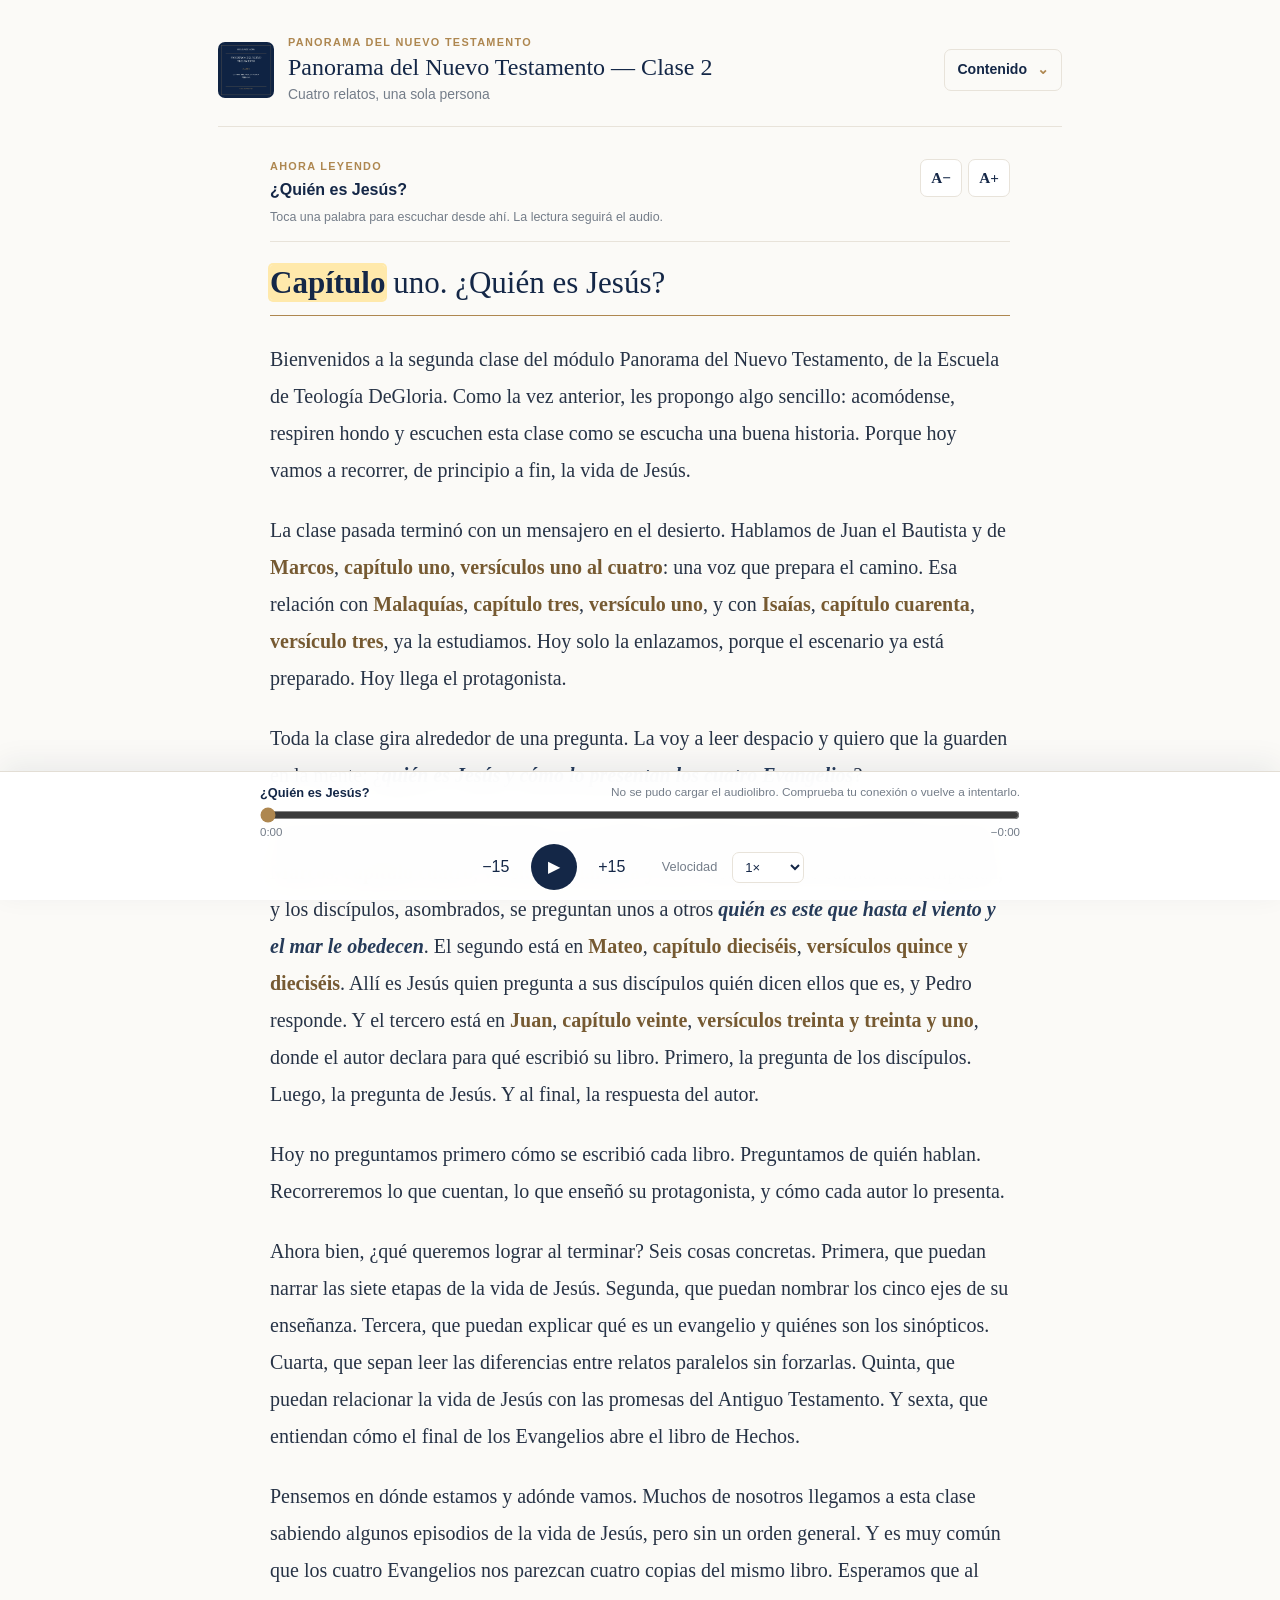
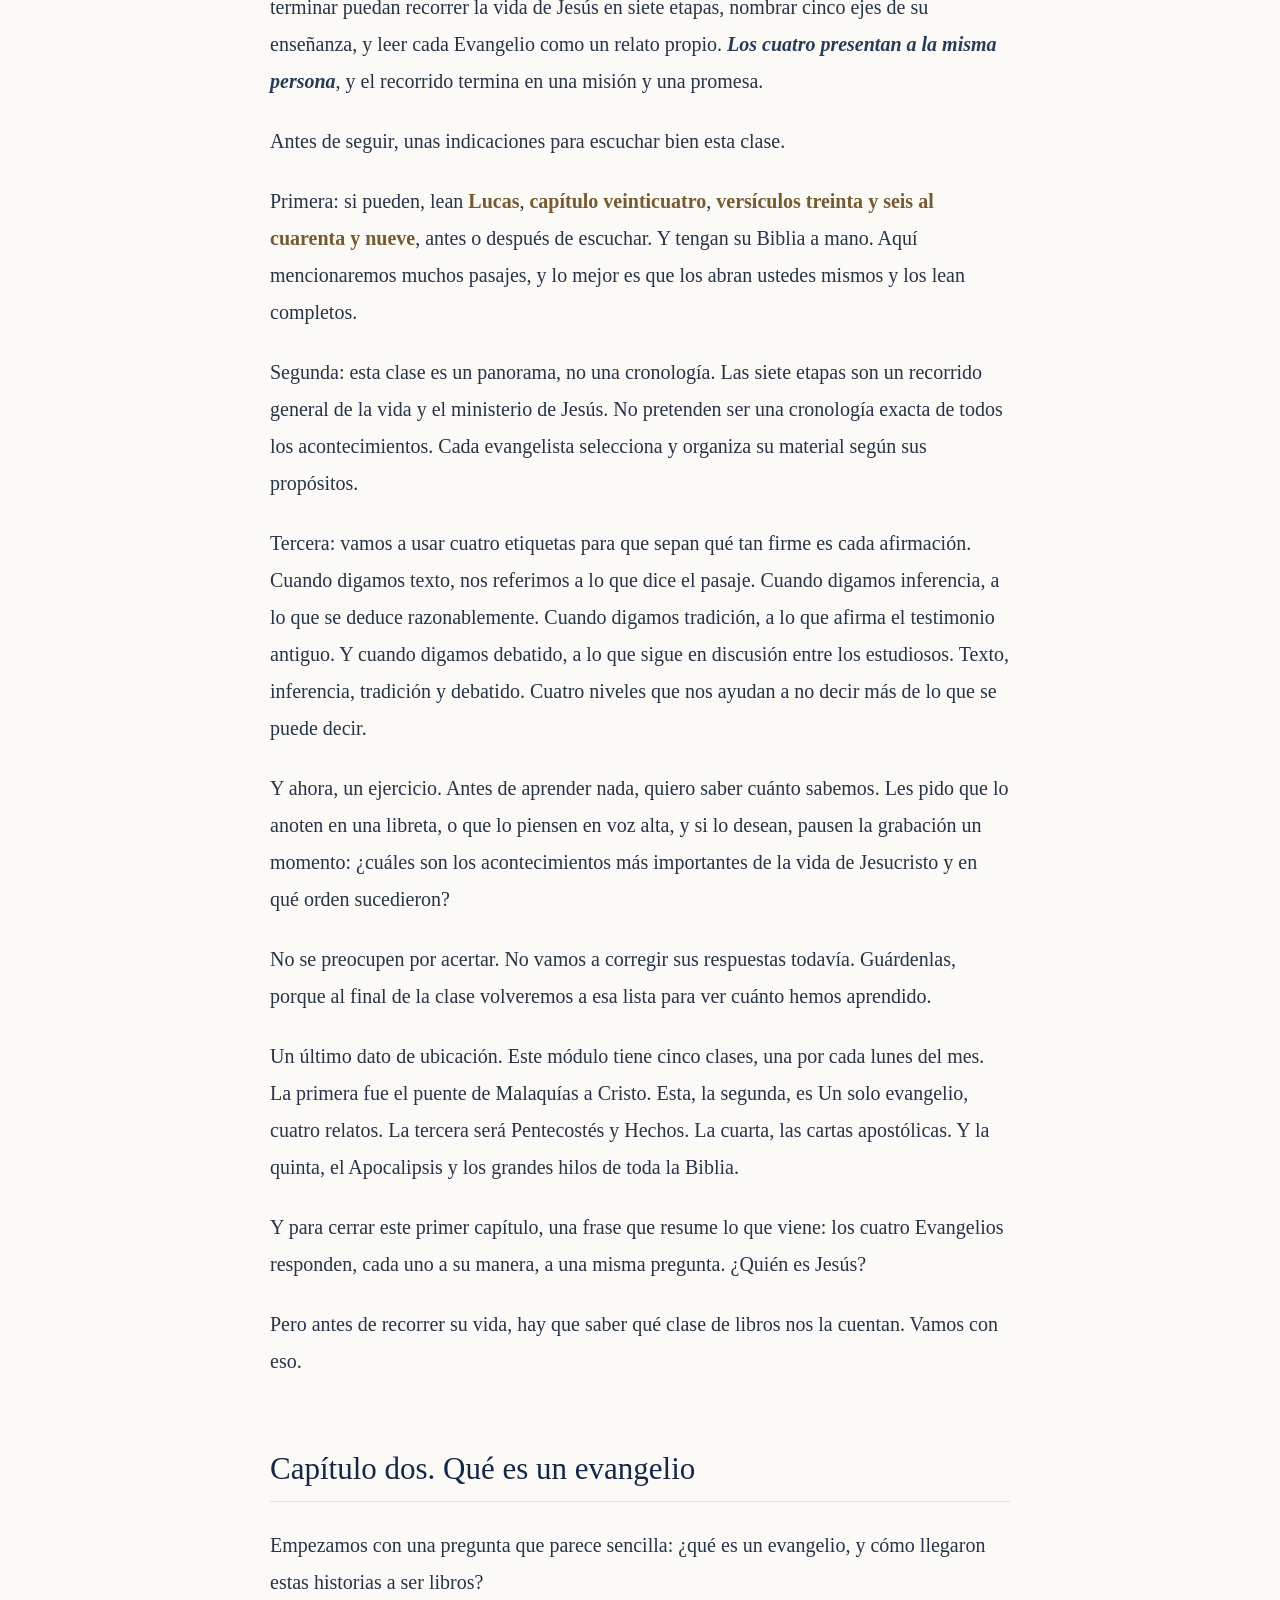
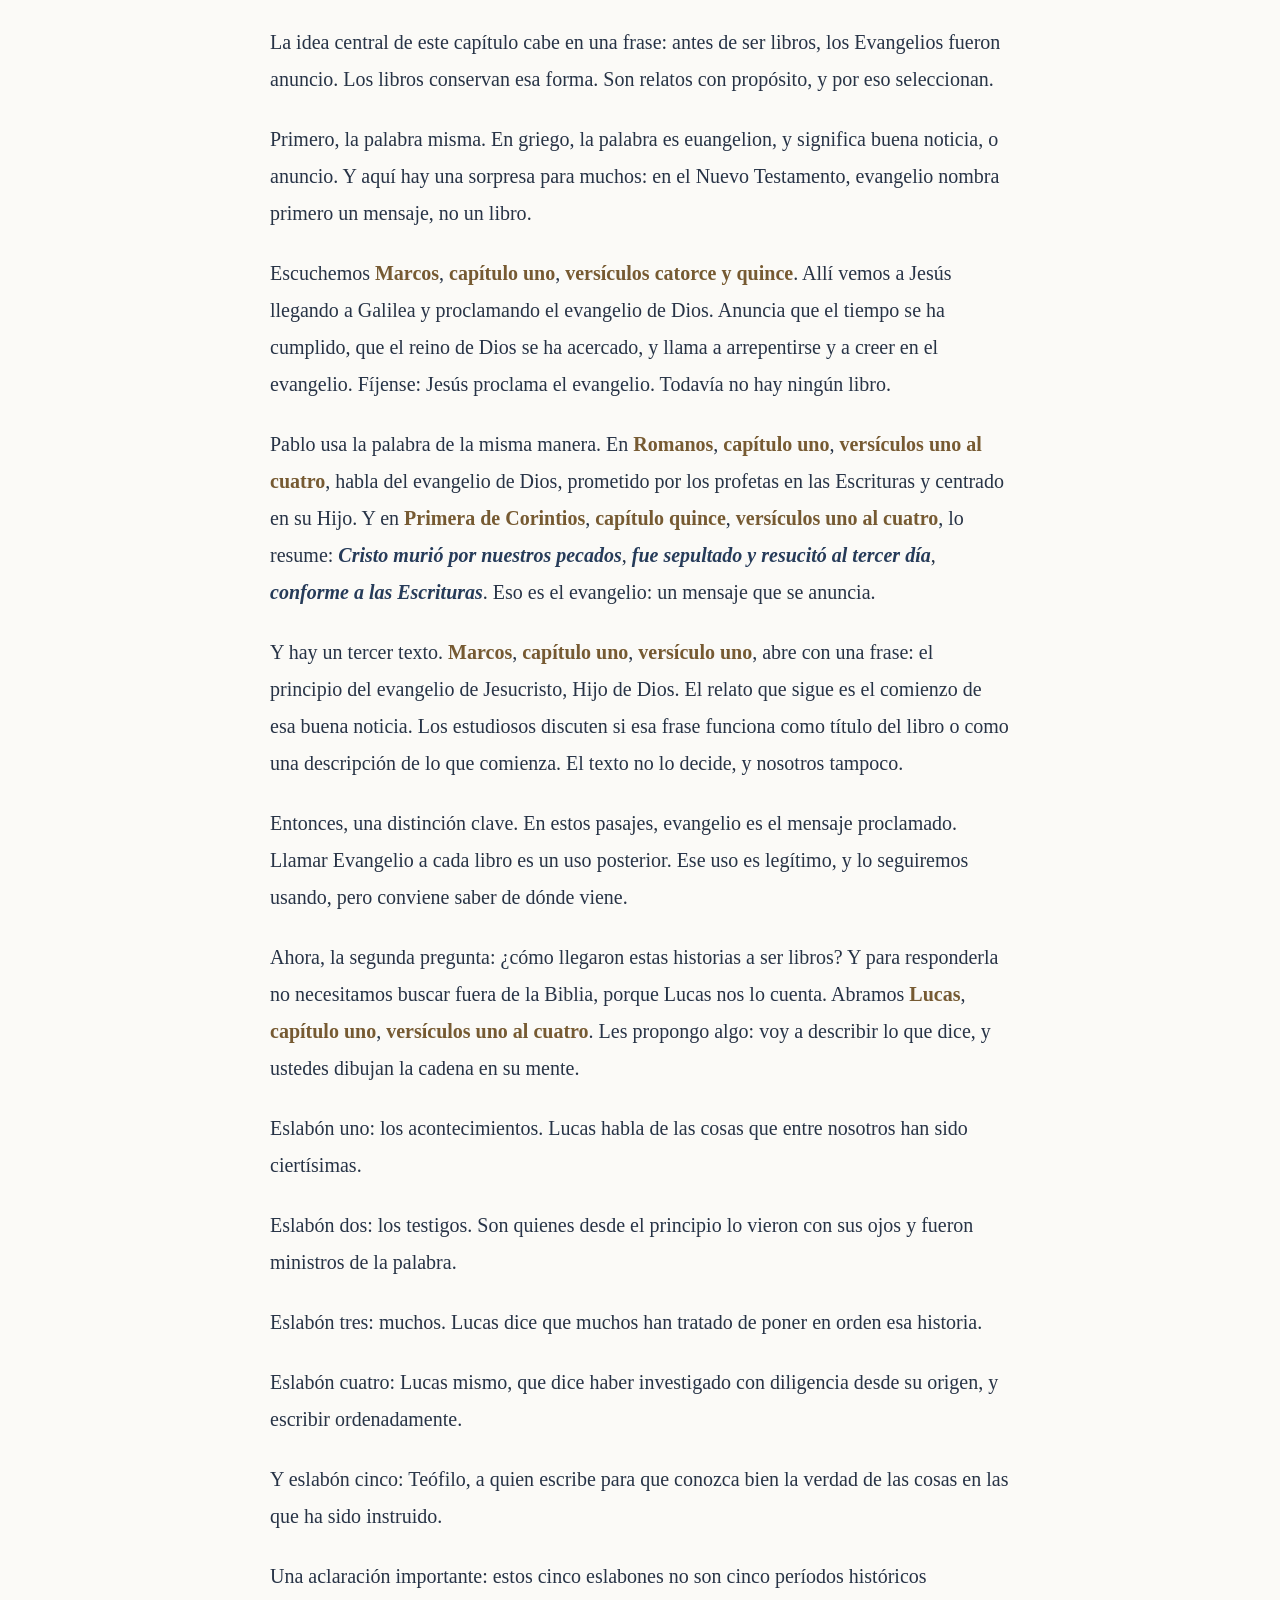
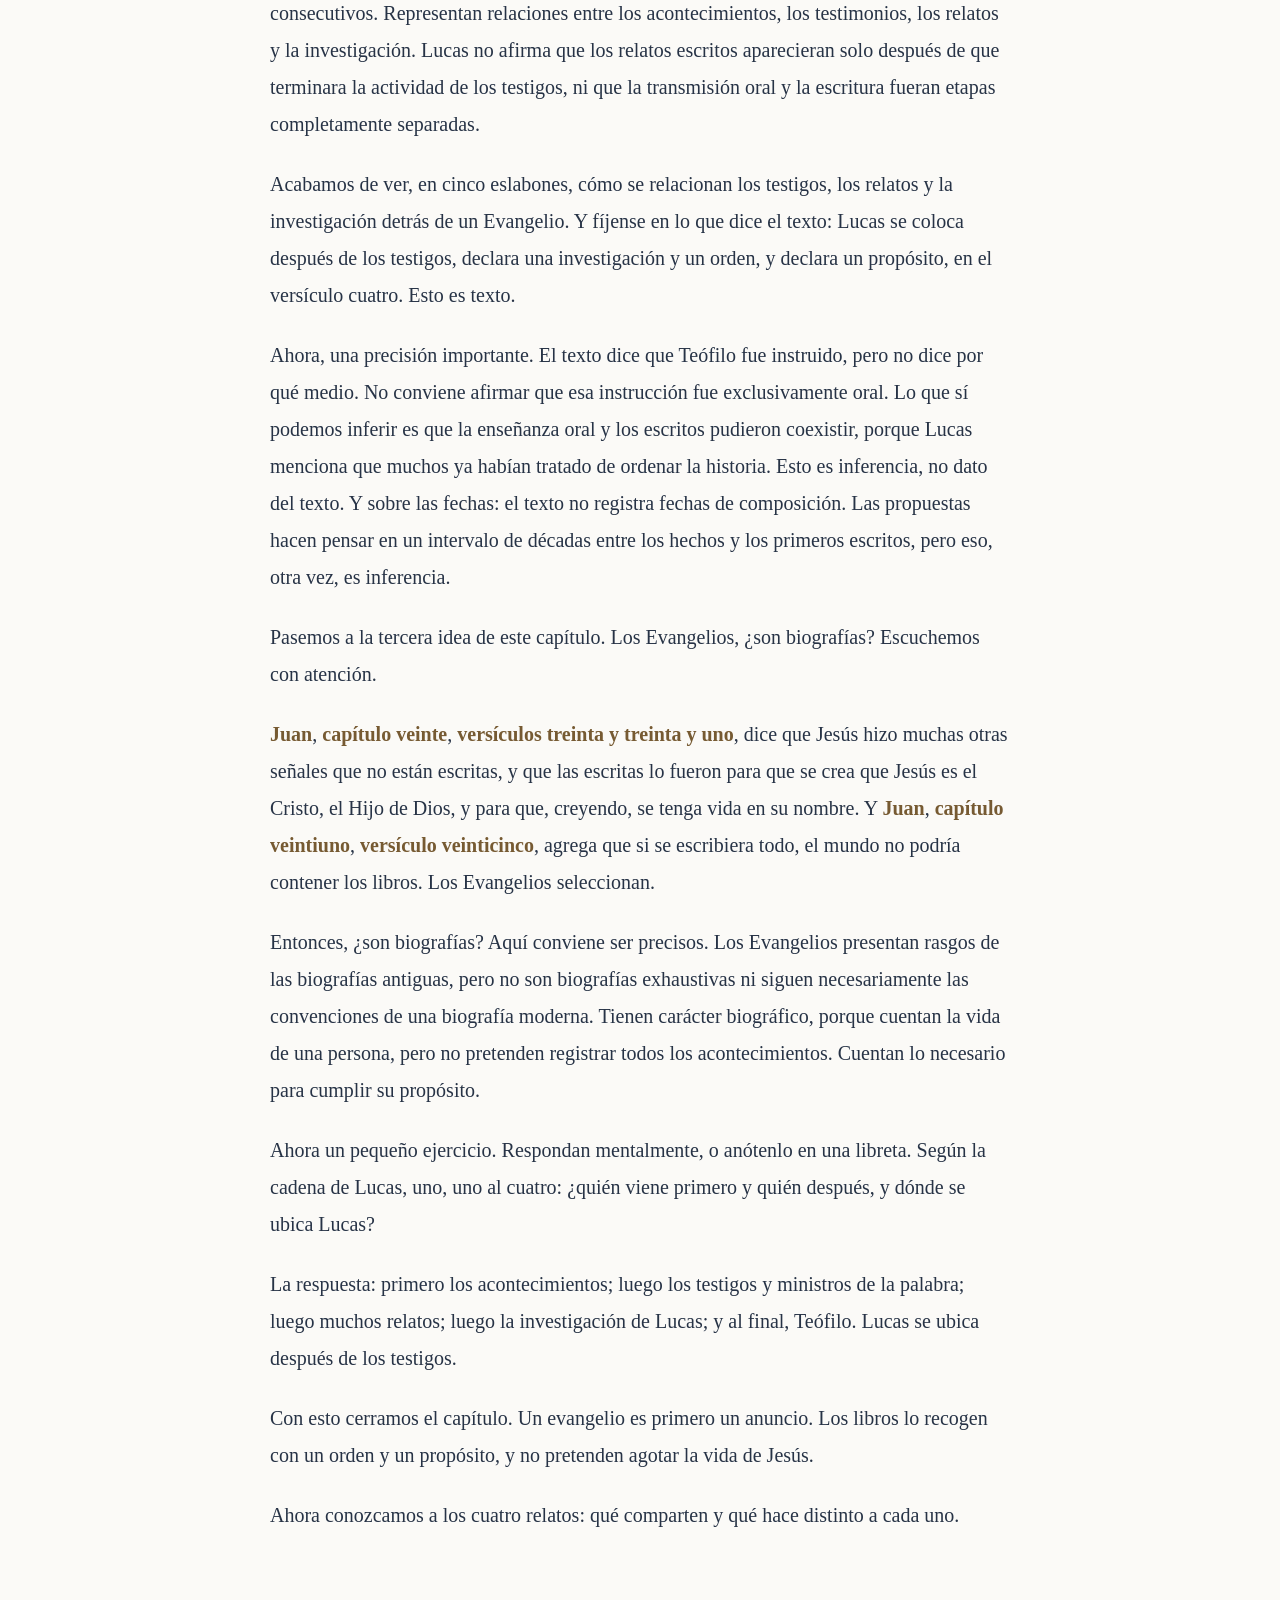
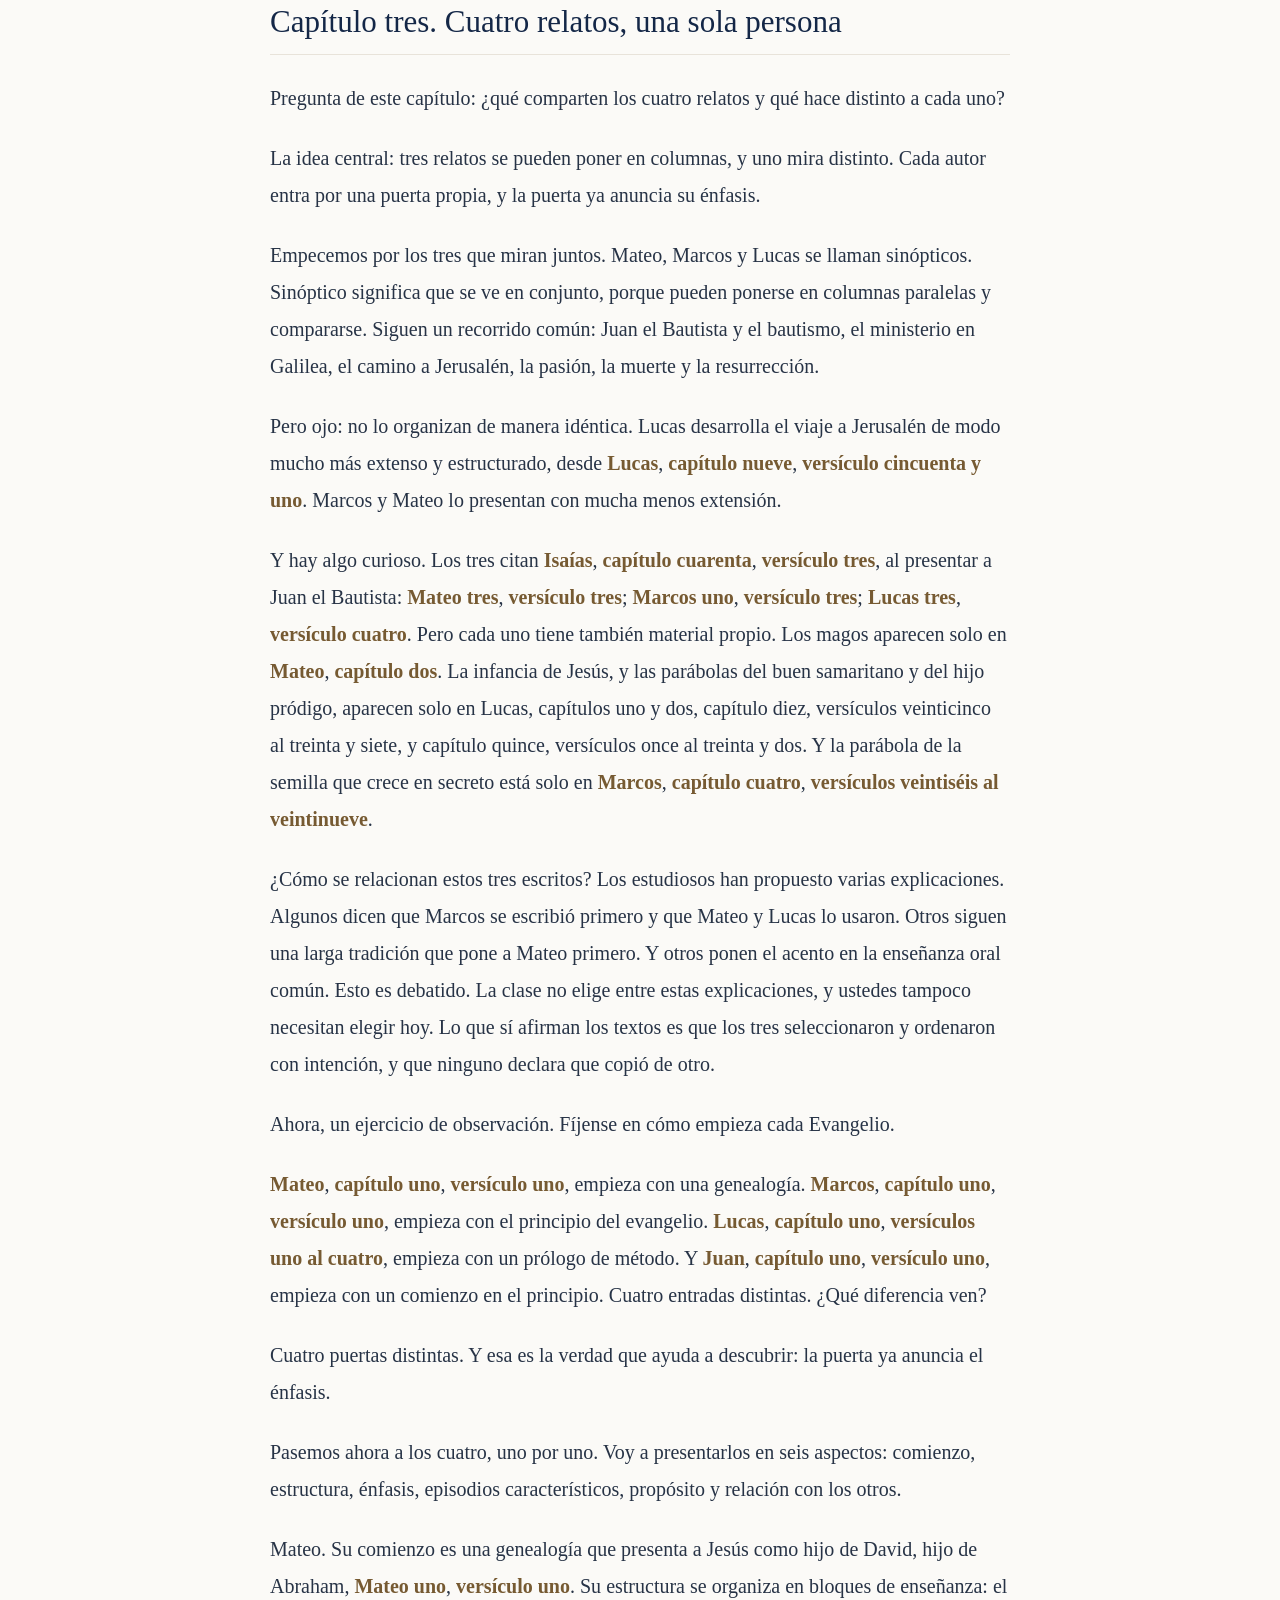
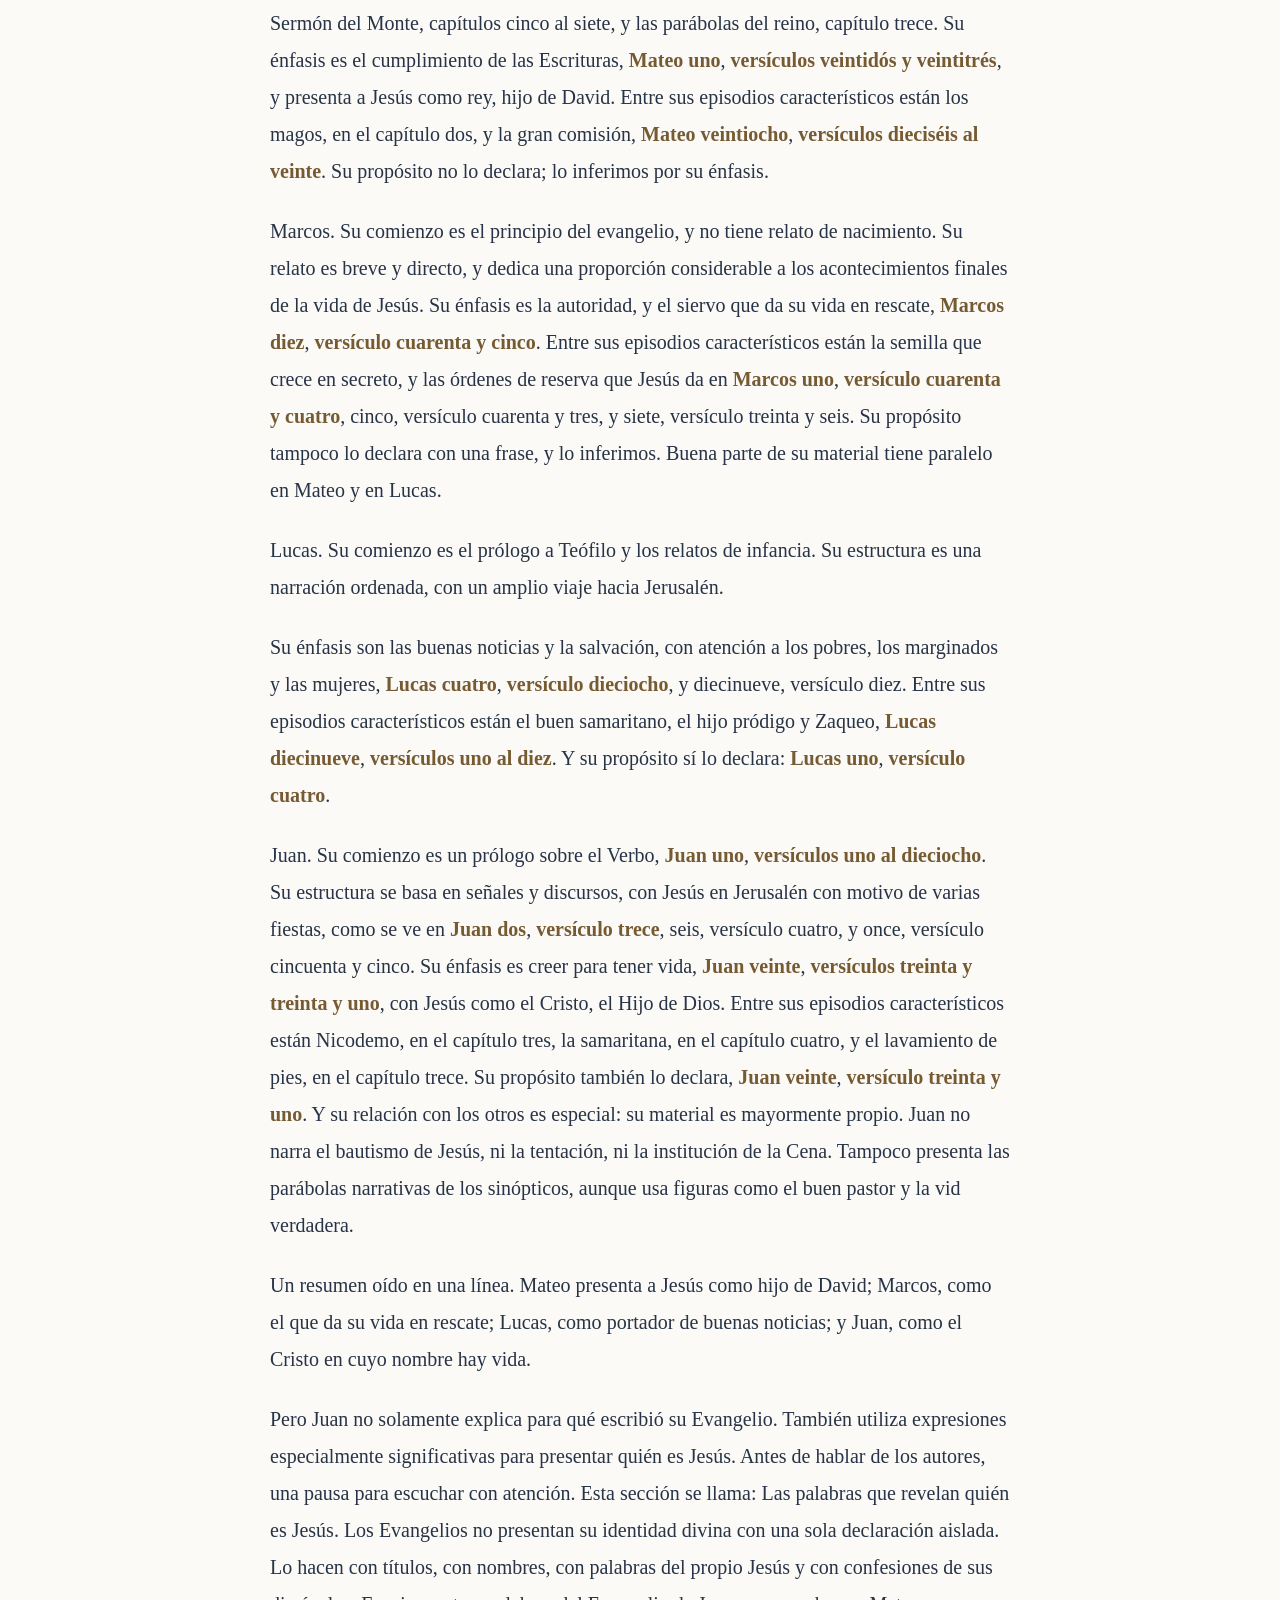
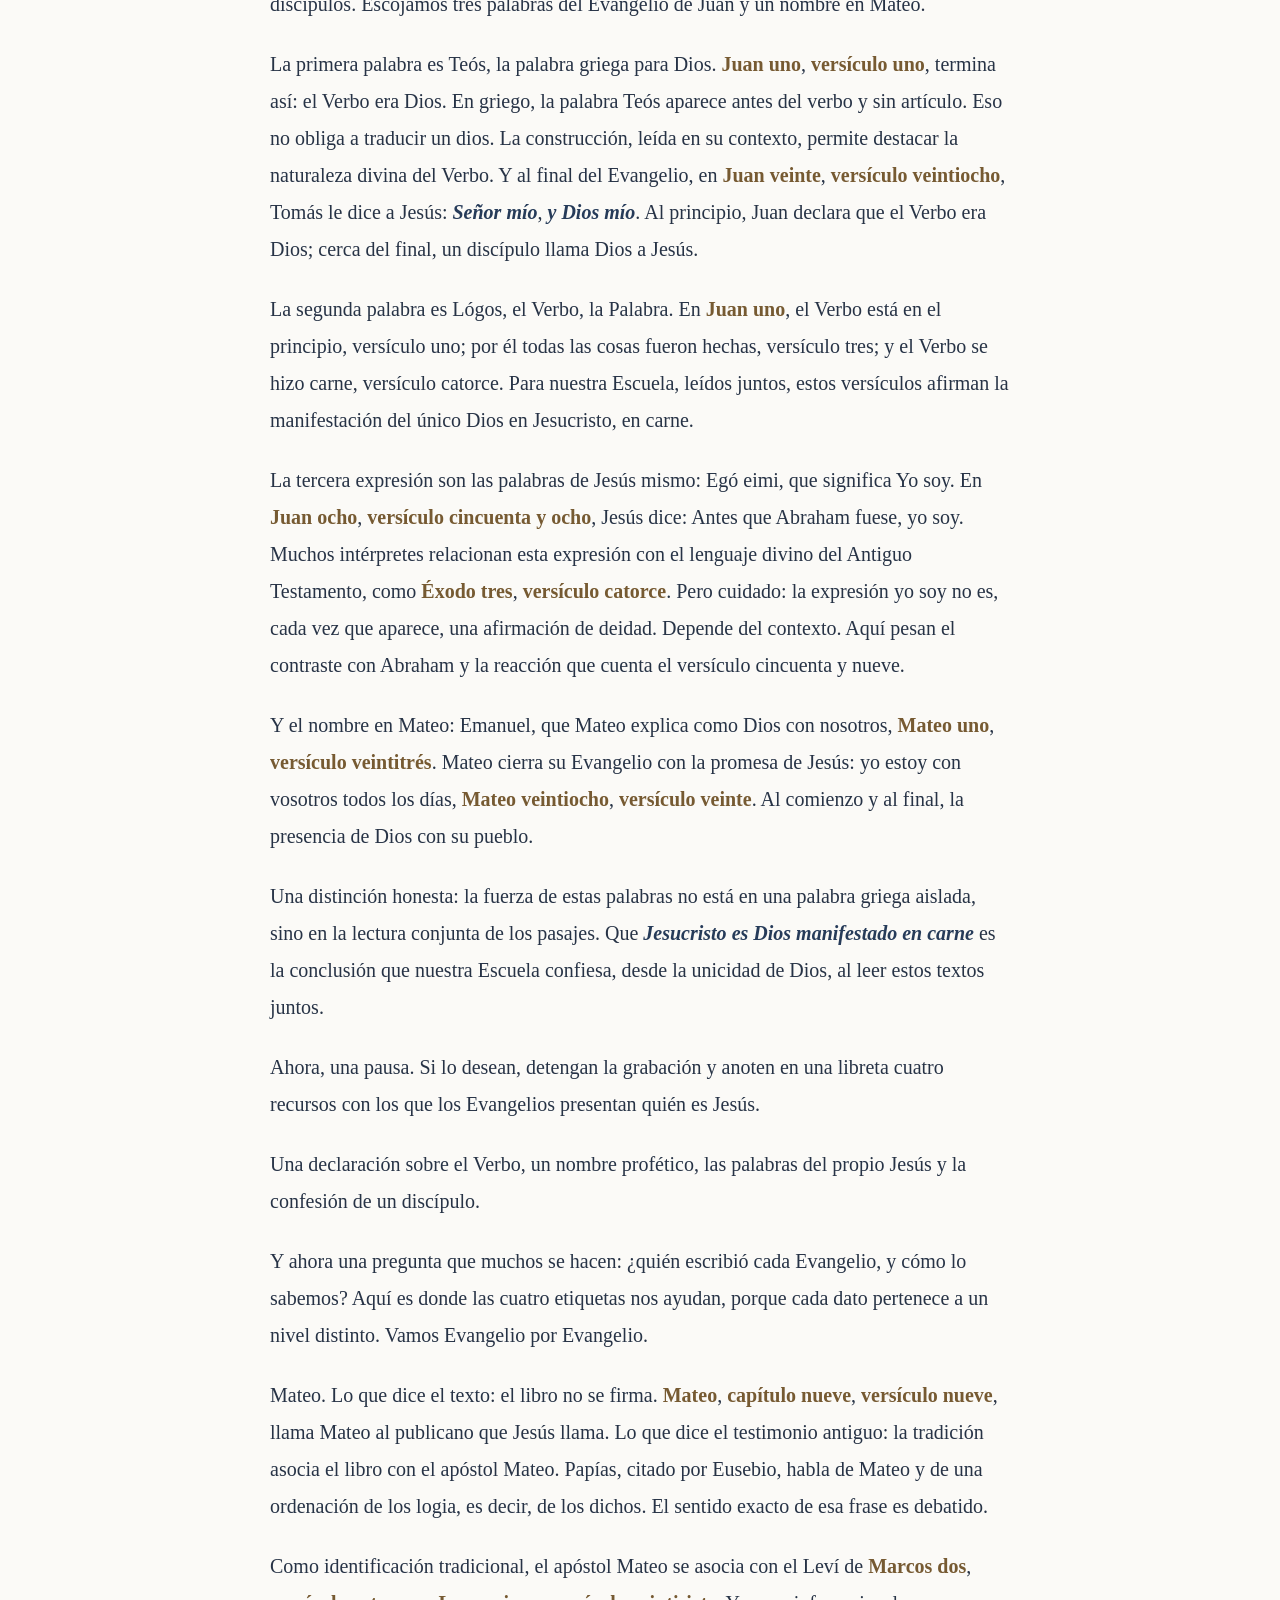
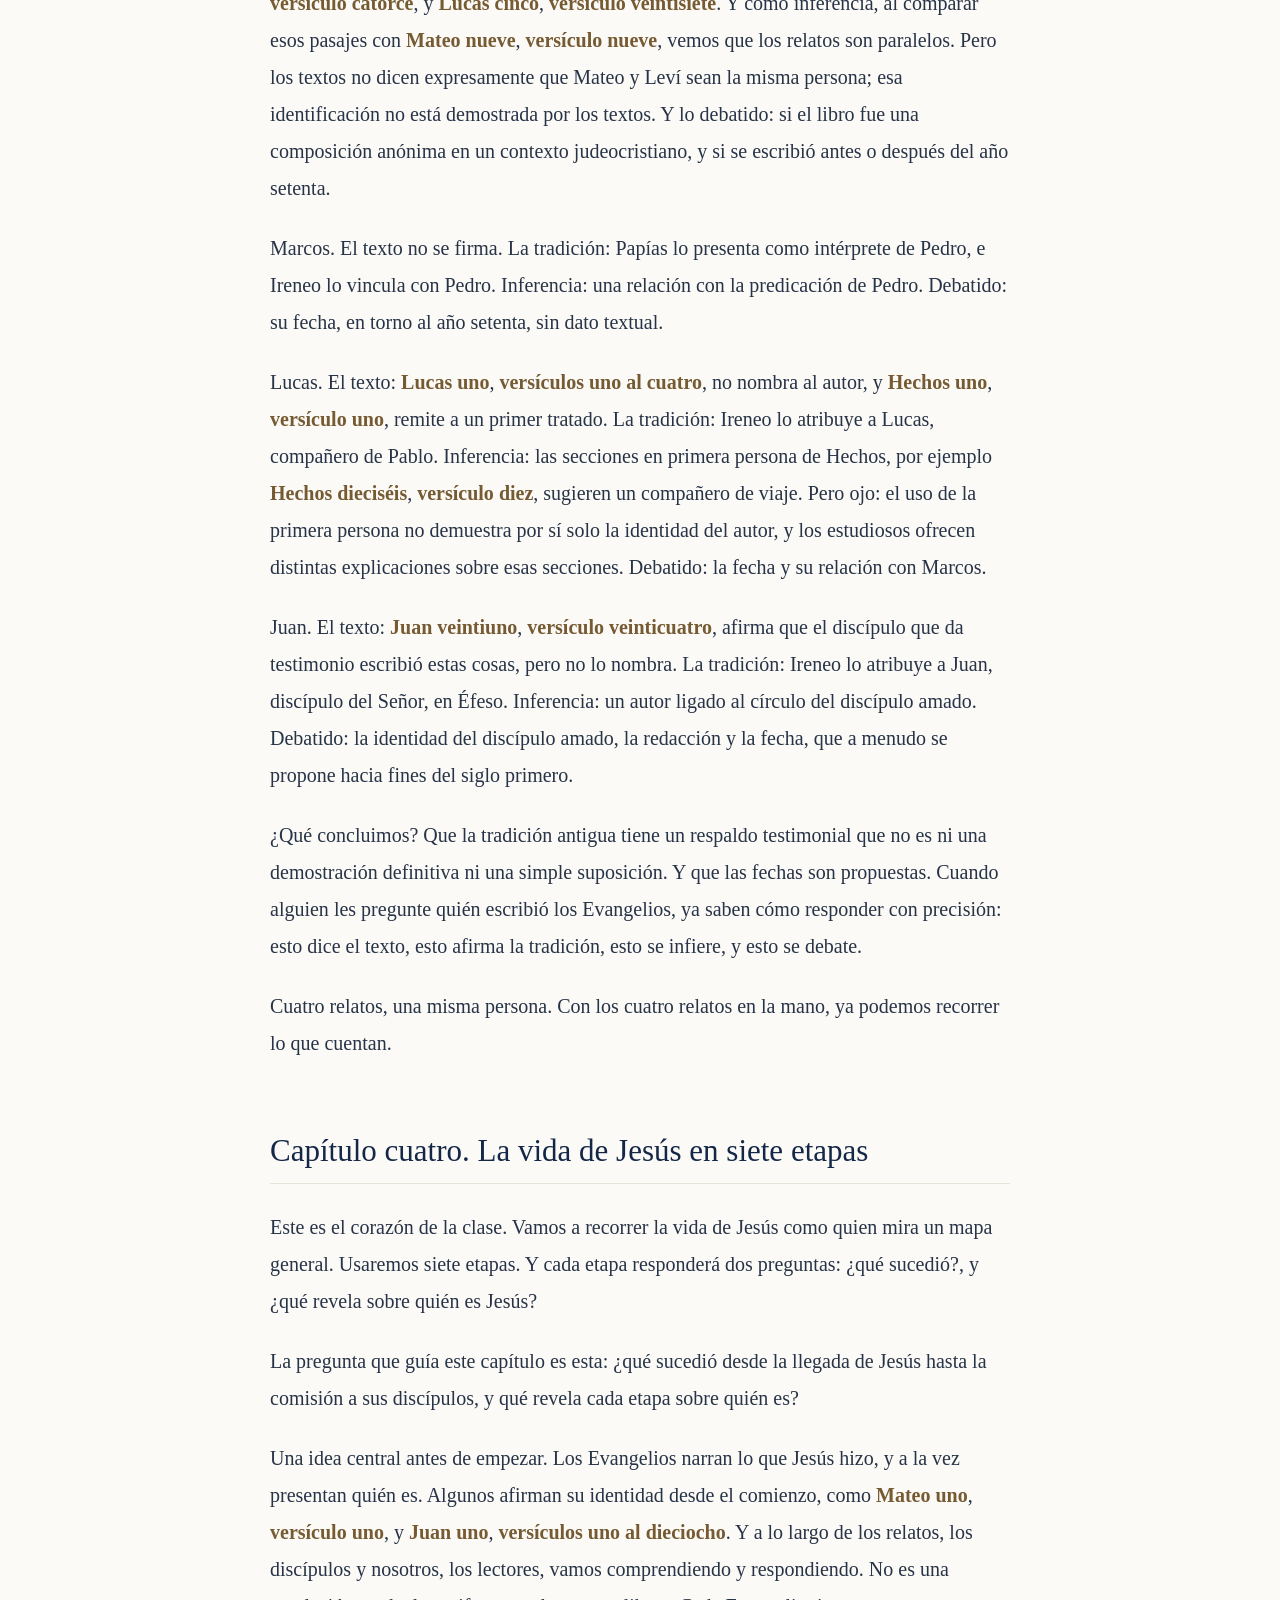
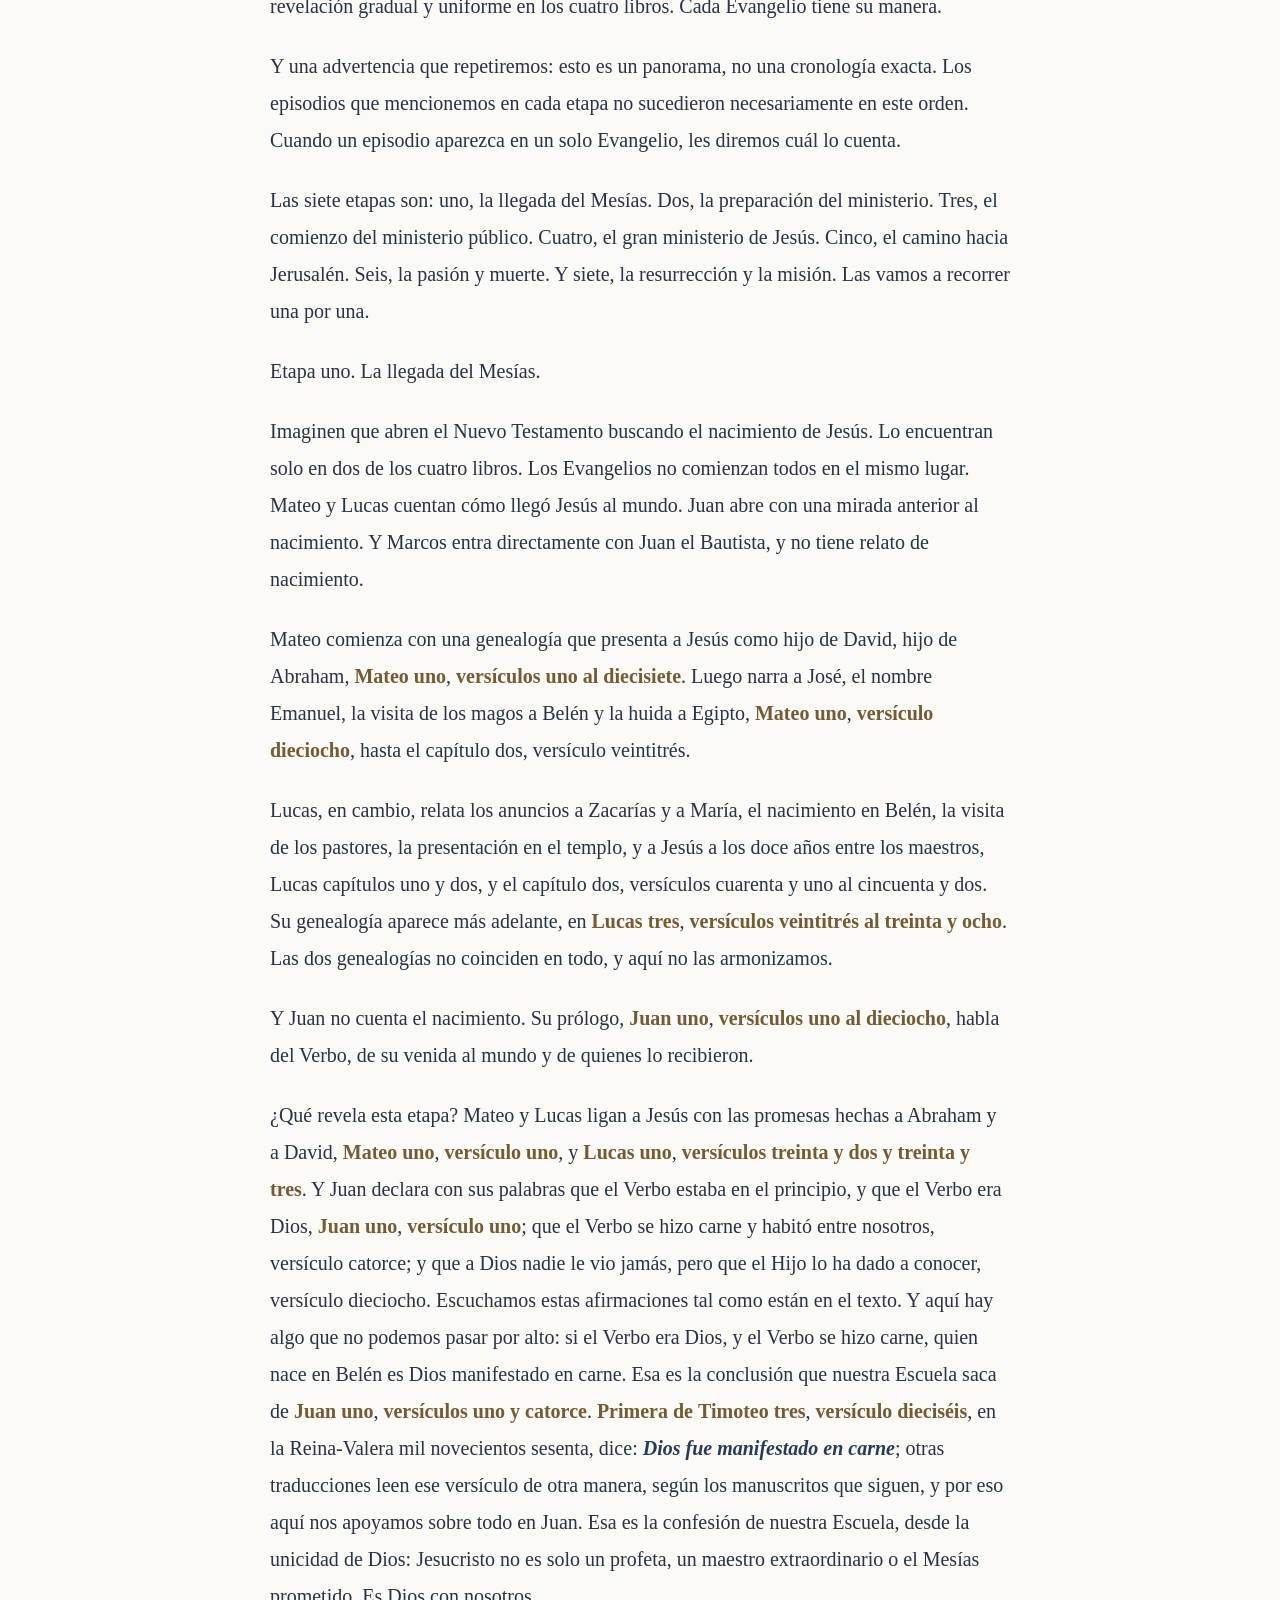
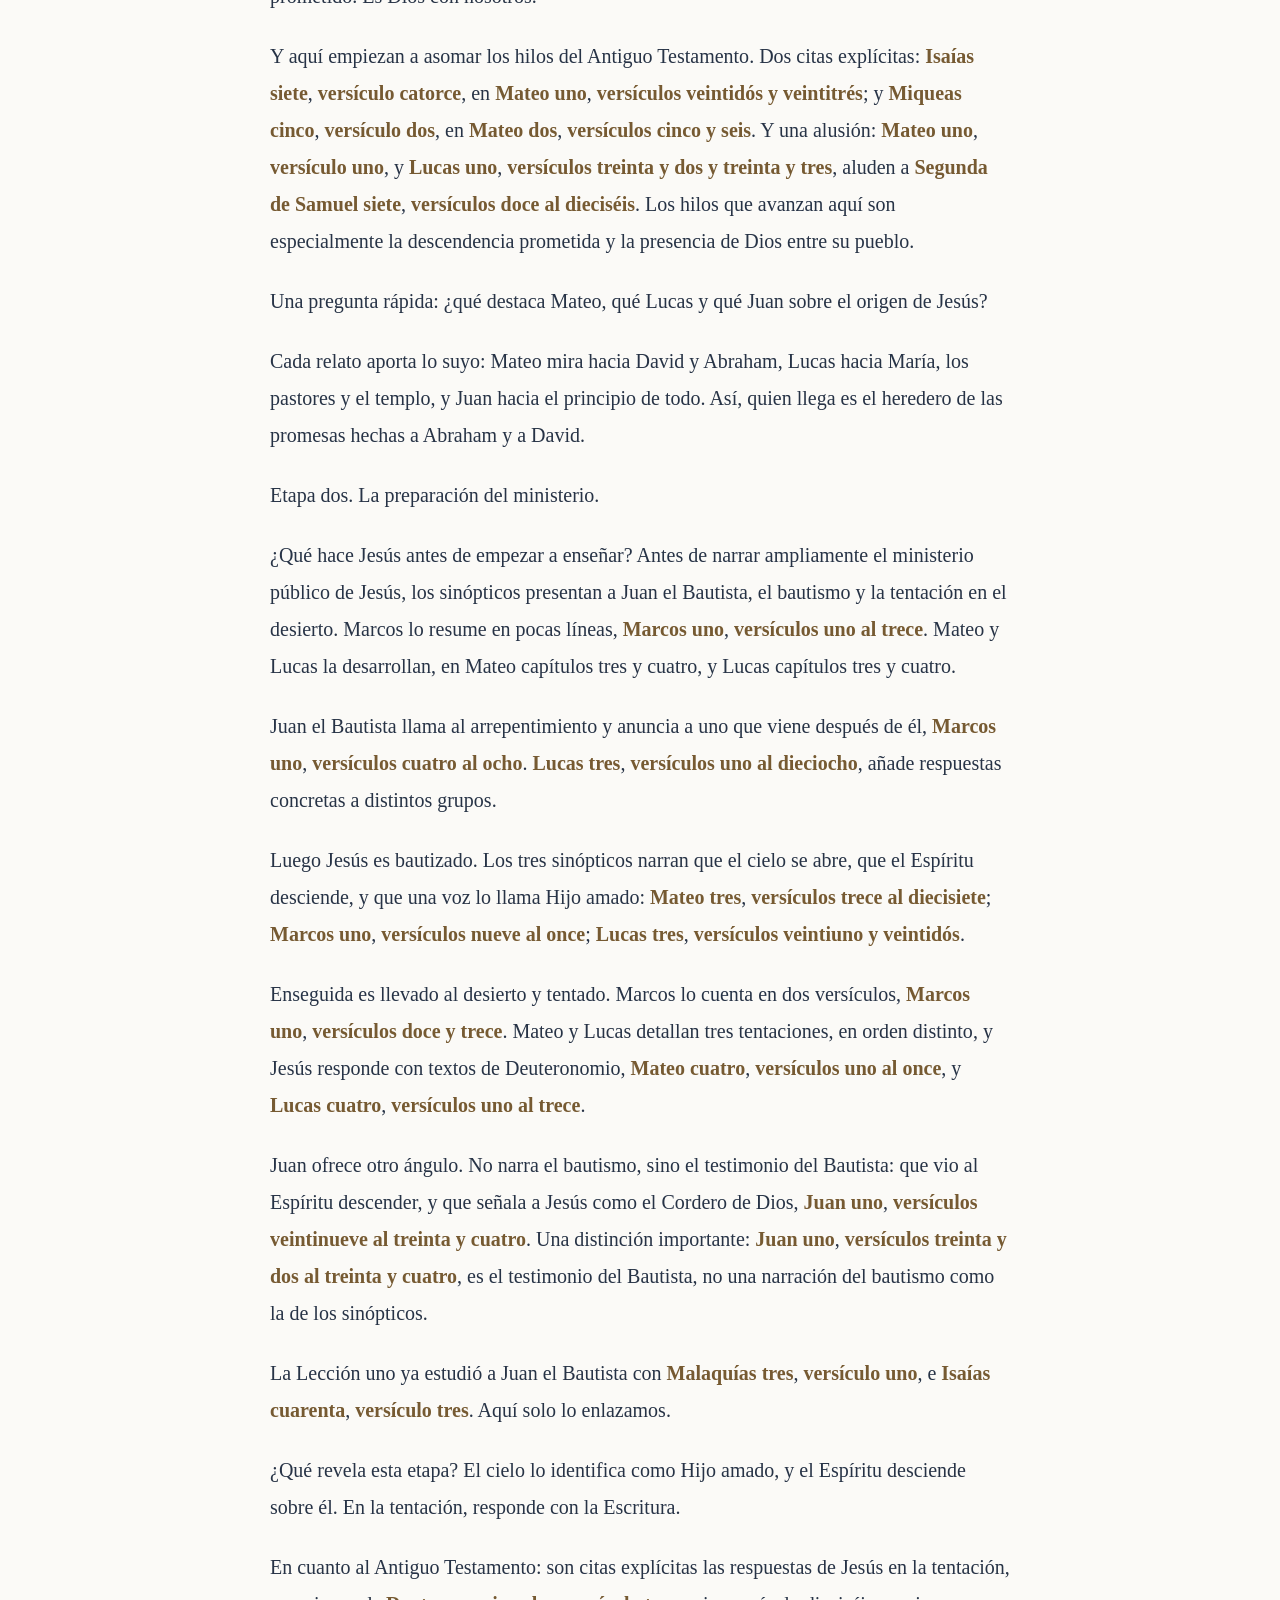
==== commit 887c527b: "Fix audiobook player initialization" ====
--- a/panorama-nuevo-testamento/clase-2/audiolibro/index.html
+++ b/panorama-nuevo-testamento/clase-2/audiolibro/index.html
@@ -9,7 +9,7 @@
   <link rel="icon" href="./favicon.svg" type="image/svg+xml">
   <link rel="stylesheet" href="./player.css?v=5">
   <script src="./config.js"></script>
-  <script src="./player.js?v=5" defer></script>
+  <script src="./player.js?v=6" defer></script>
 </head>
 <body>
   <main class="page-shell">
